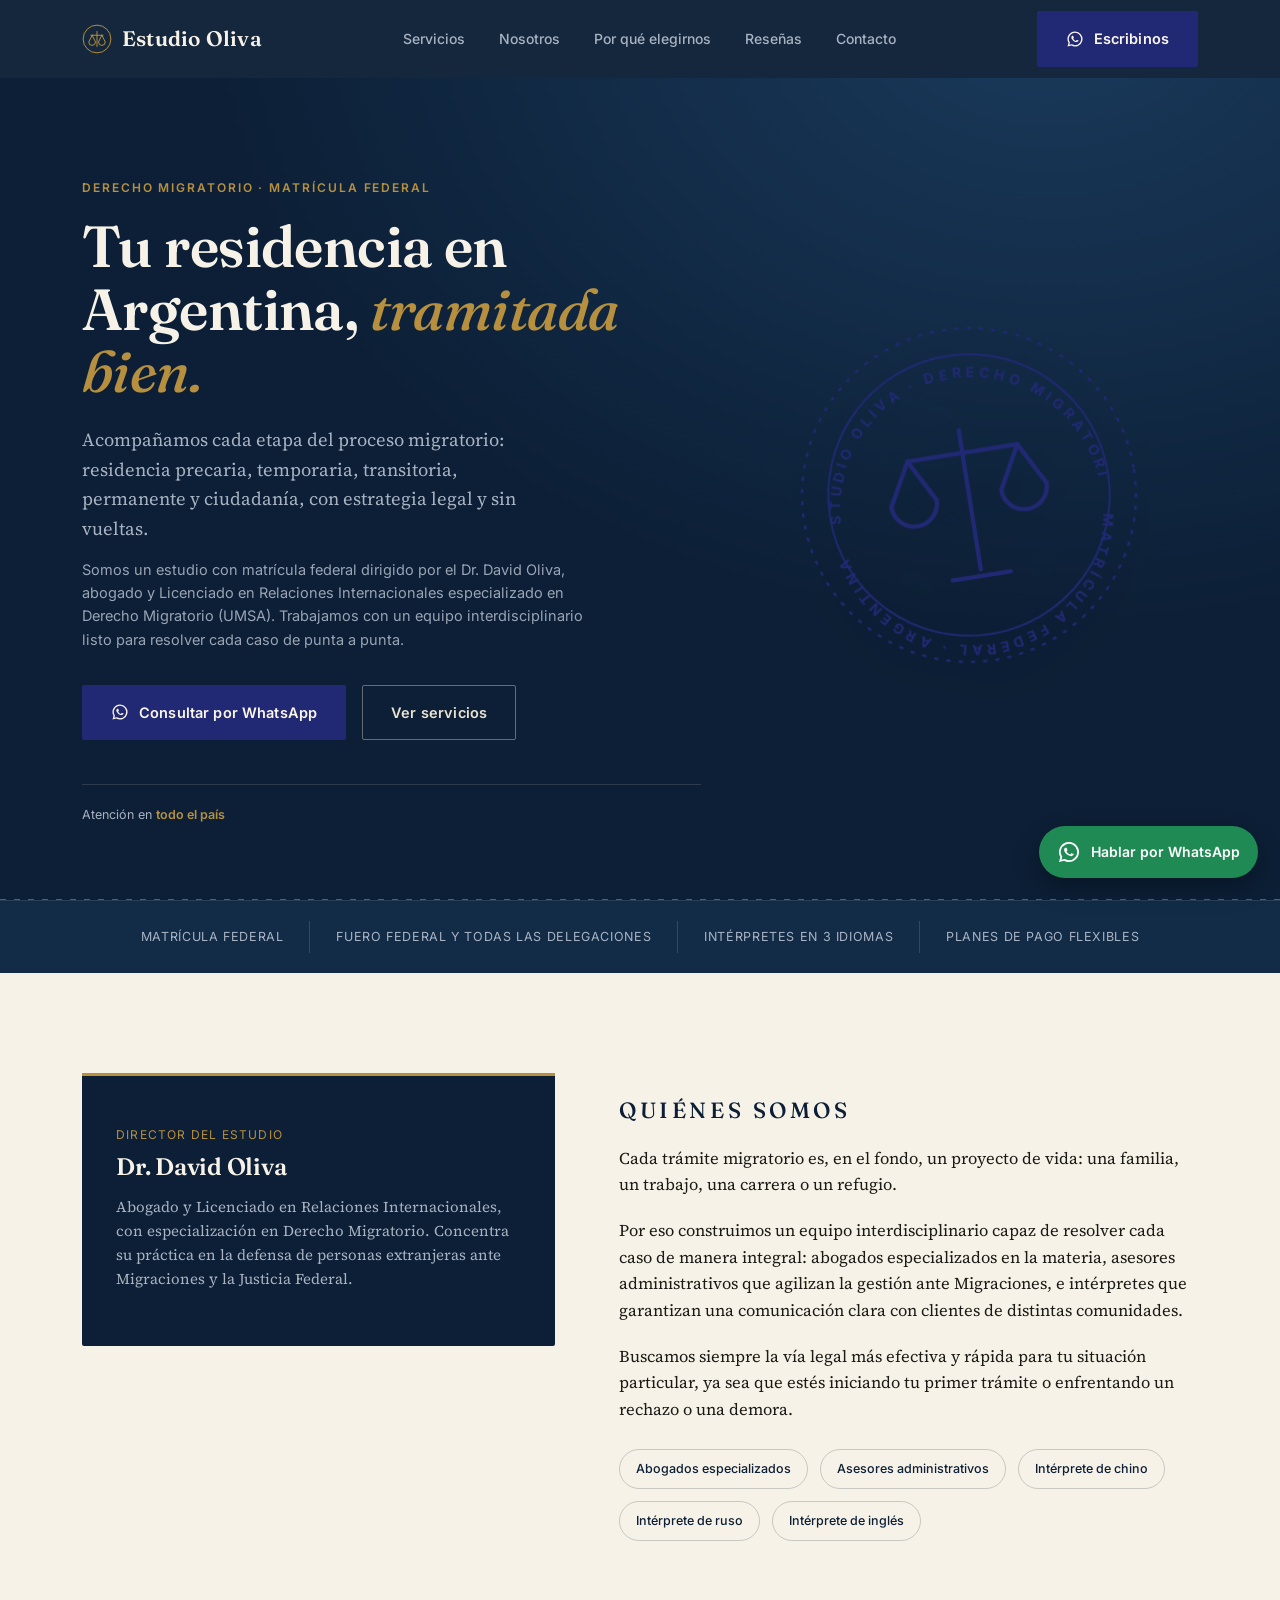
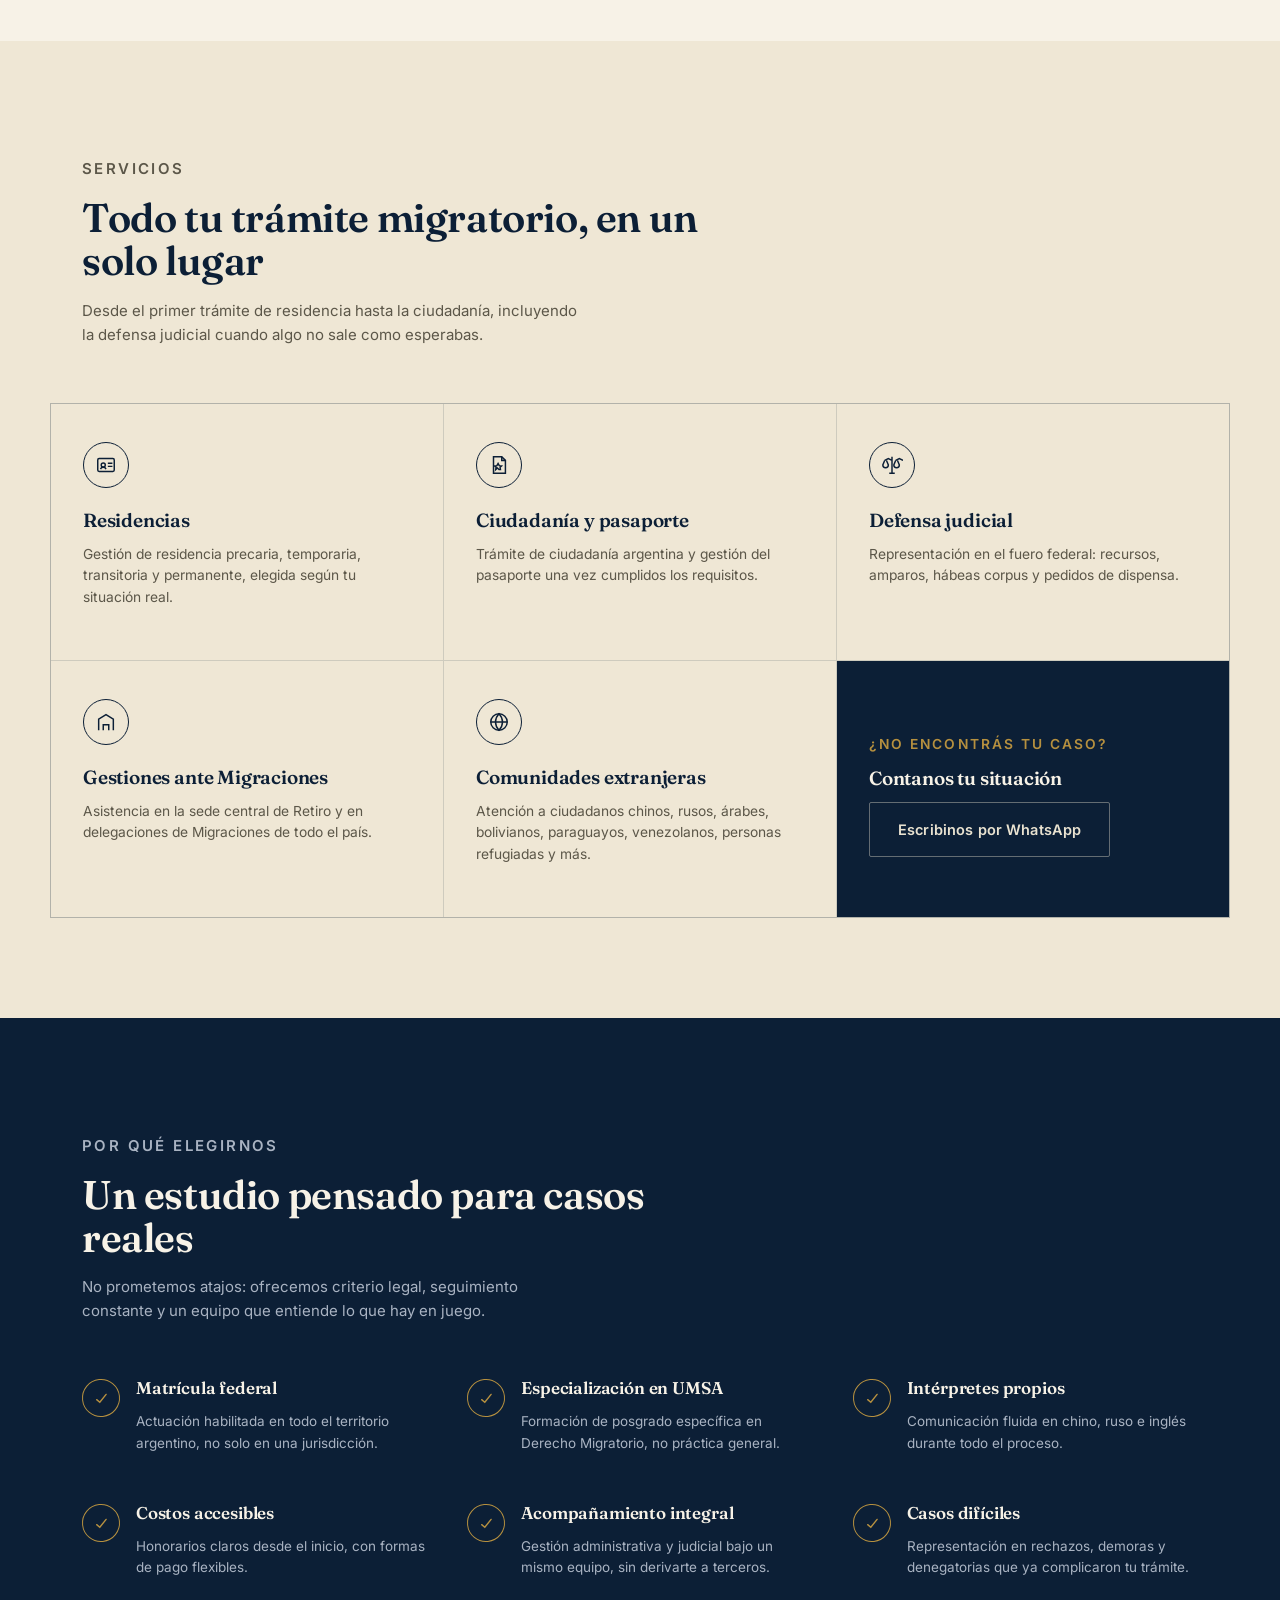
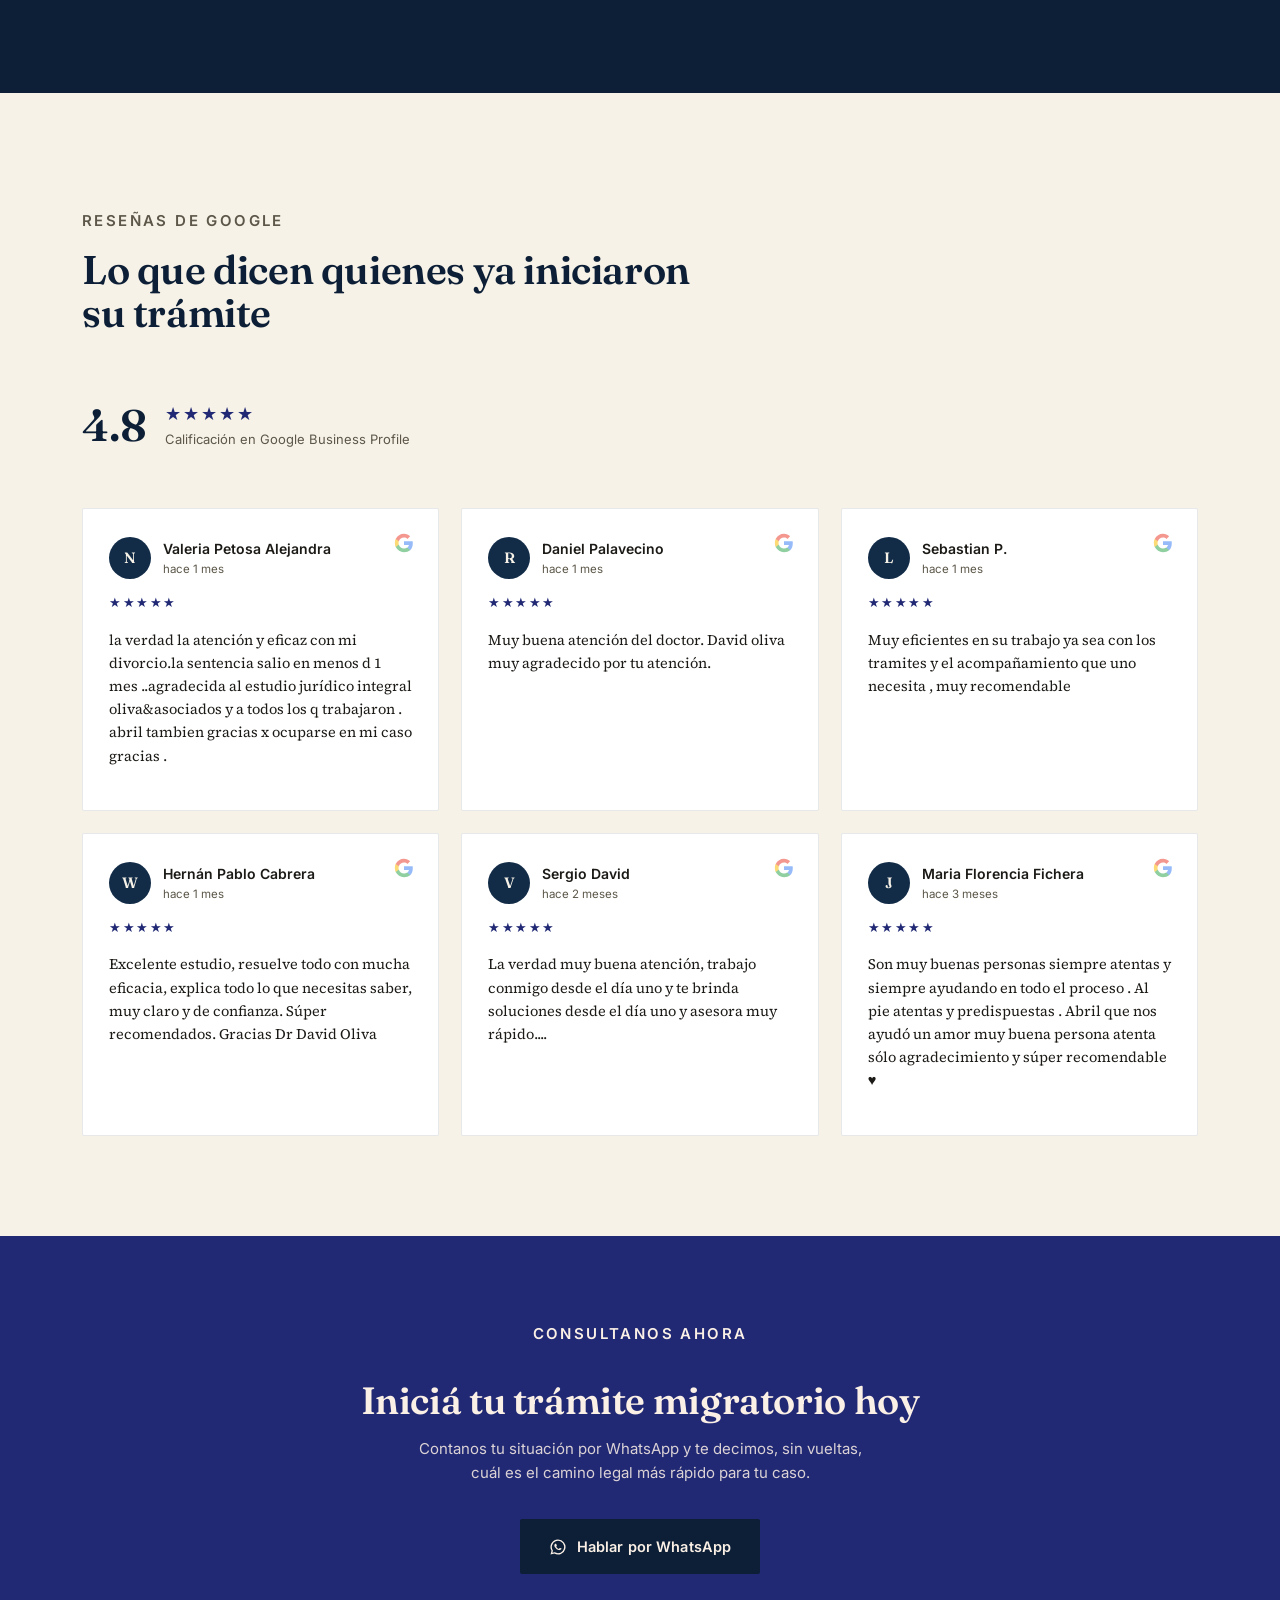
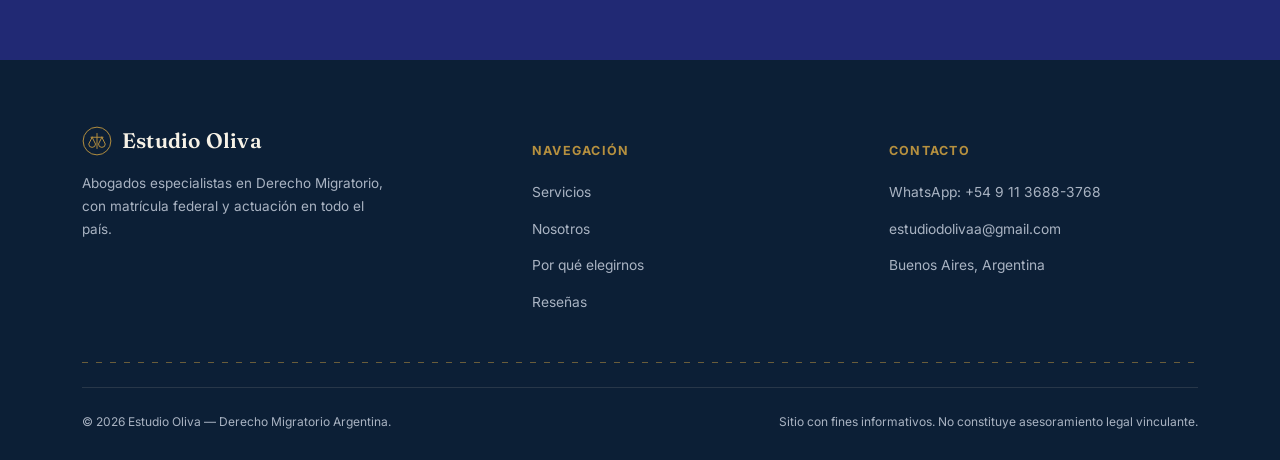
==== index.html @ 73d42377 "Add files via upload" ====
<!DOCTYPE html>
<html lang="es">
<head>
<link rel="icon" type="image/png" href="imagenes/estudio-Photoroom.png">
<meta charset="UTF-8">
<meta name="viewport" content="width=device-width, initial-scale=1.0">
<title>Estudio Oliva | Abogados en Derecho Migratorio</title>
<meta name="description" content="Estudio Oliva: abogados con matrícula federal especializados en Derecho Migratorio. Residencias, ciudadanía, pasaporte y defensa judicial en toda Argentina.">
<link rel="preconnect" href="https://fonts.googleapis.com">
<link rel="preconnect" href="https://fonts.gstatic.com" crossorigin>
<link href="https://fonts.googleapis.com/css2?family=Fraunces:ital,opsz,wght@0,9..144,300;0,9..144,500;0,9..144,600;0,9..144,700;1,9..144,500&family=Source+Serif+4:opsz,wght@8..60,400;8..60,500;8..60,600&family=Inter:wght@400;500;600;700&display=swap" rel="stylesheet">
<link rel="stylesheet" href="styles.css">
</head>
<body>


  <!-- Introduccion -->
<header class="nav">
    <div class="nav-inner">
    <a href="#inicio" class="brand">
      <svg class="brand-mark" viewBox="0 0 40 40" fill="none"><circle cx="20" cy="20" r="18.5" stroke="currentColor" stroke-width="1.3"/><path d="M20 10v20M12 15h16M13.5 15 9 24a4.5 4.5 0 0 0 9 0L13.5 15ZM26.5 15 22 24a4.5 4.5 0 0 0 9 0L26.5 15Z" stroke="currentColor" stroke-width="1.3" stroke-linecap="round" stroke-linejoin="round"/></svg>
      Estudio Oliva
    </a>
    <nav class="nav-links" id="navLinks">
      <a href="#servicios">Servicios</a>
      <a href="#nosotros">Nosotros</a>
      <a href="#porque">Por qué elegirnos</a>
      <a href="#resenas">Reseñas</a>
      <a href="#contacto">Contacto</a>
    </nav>
    <div class="nav-cta">
      <a class="btn btn-primary" href="https://wa.me/5491136883768?text=Hola%20Estudio%20Oliva%2C%20quiero%20hacer%20una%20consulta%20sobre%20mi%20tr%C3%A1mite%20migratorio." target="_blank" rel="noopener">
        <svg viewBox="0 0 24 24" fill="currentColor"><path d="M12 2a10 10 0 0 0-8.6 15.1L2 22l5.1-1.3A10 10 0 1 0 12 2Zm0 18.2a8.2 8.2 0 0 1-4.2-1.1l-.3-.2-3 .8.8-2.9-.2-.3A8.2 8.2 0 1 1 12 20.2Zm4.5-6.1c-.2-.1-1.5-.7-1.7-.8-.2-.1-.4-.1-.6.1-.2.2-.7.8-.8 1-.1.2-.3.2-.5.1-.2-.1-1-.4-1.9-1.2-.7-.6-1.2-1.4-1.3-1.6-.1-.2 0-.4.1-.5.1-.1.2-.3.4-.4.1-.1.2-.2.2-.4.1-.1 0-.3 0-.4 0-.1-.6-1.4-.8-1.9-.2-.5-.4-.4-.6-.4h-.5c-.2 0-.4.1-.6.3-.2.2-.8.8-.8 1.9s.8 2.2.9 2.3c.1.2 1.6 2.5 4 3.4.6.2 1 .4 1.3.5.6.2 1.1.1 1.5-.1.5-.2 1.5-.6 1.7-1.2.2-.6.2-1.1.1-1.2-.1-.1-.2-.2-.4-.3Z"/></svg>
        <span class="btn-primary-label">Escribinos</span>
      </a>
      <button class="nav-toggle" id="navToggle" aria-label="Abrir menú">
        <svg width="26" height="26" viewBox="0 0 24 24" fill="none" stroke="currentColor" stroke-width="1.8"><path d="M3 6h18M3 12h18M3 18h18"/></svg>
      </button>
    </div>
  </div>
</header>

<section class="hero" id="inicio">
  <div class="wrap hero-grid">
    <div>
      <p class="eyebrow on-navy reveal">Derecho migratorio · Matrícula federal</p>
      <h1 class="reveal">Tu residencia en Argentina, <em>tramitada bien.</em></h1>
      <p class="lead reveal">Acompañamos cada etapa del proceso migratorio: residencia precaria, temporaria, transitoria, permanente y ciudadanía, con estrategia legal y sin vueltas.</p>
      <p class="sub reveal">Somos un estudio con matrícula federal dirigido por el Dr. David Oliva, abogado y Licenciado en Relaciones Internacionales especializado en Derecho Migratorio (UMSA). Trabajamos con un equipo interdisciplinario listo para resolver cada caso de punta a punta.</p>
      <div class="hero-actions reveal">
        <a class="btn btn-primary" href="https://wa.me/5491136883768?text=Hola%20Estudio%20Oliva%2C%20quiero%20hacer%20una%20consulta%20sobre%20mi%20tr%C3%A1mite%20migratorio." target="_blank" rel="noopener">
          <svg viewBox="0 0 24 24" fill="currentColor"><path d="M12 2a10 10 0 0 0-8.6 15.1L2 22l5.1-1.3A10 10 0 1 0 12 2Zm0 18.2a8.2 8.2 0 0 1-4.2-1.1l-.3-.2-3 .8.8-2.9-.2-.3A8.2 8.2 0 1 1 12 20.2Zm4.5-6.1c-.2-.1-1.5-.7-1.7-.8-.2-.1-.4-.1-.6.1-.2.2-.7.8-.8 1-.1.2-.3.2-.5.1-.2-.1-1-.4-1.9-1.2-.7-.6-1.2-1.4-1.3-1.6-.1-.2 0-.4.1-.5.1-.1.2-.3.4-.4.1-.1.2-.2.2-.4.1-.1 0-.3 0-.4 0-.1-.6-1.4-.8-1.9-.2-.5-.4-.4-.6-.4h-.5c-.2 0-.4.1-.6.3-.2.2-.8.8-.8 1.9s.8 2.2.9 2.3c.1.2 1.6 2.5 4 3.4.6.2 1 .4 1.3.5.6.2 1.1.1 1.5-.1.5-.2 1.5-.6 1.7-1.2.2-.6.2-1.1.1-1.2-.1-.1-.2-.2-.4-.3Z"/></svg>
          Consultar por WhatsApp
        </a>
        <a class="btn btn-ghost-light" href="#servicios">Ver servicios</a>
      </div>
      <div class="hero-langs reveal">
        <span>Atención en <b>todo el país</b></span>
      </div>
    </div>
    <div class="stamp-wrap reveal">
    <svg class="stamp" viewBox="0 0 220 220">
        <circle class="ring" cx="110" cy="110" r="102" stroke-width="1.4" stroke-dasharray="2.5 5"/>
        <circle class="ring" cx="110" cy="110" r="86" stroke-width="1.1"/>
        <path id="arcTop" d="M 30 118 A 80 80 0 0 1 190 118" fill="none"/>
        <text><textPath href="#arcTop" startOffset="50%" text-anchor="middle">Estudio Oliva · Derecho Migratorio</textPath></text>
        <path id="arcBottom" d="M 190 122 A 80 80 0 0 1 30 122" fill="none"/>
        <text><textPath href="#arcBottom" startOffset="50%" text-anchor="middle">Matrícula Federal · Argentina</textPath></text>
        <g class="scales" fill="none" stroke-width="2.6" stroke-linecap="round" stroke-linejoin="round" transform="translate(0,4)">
        <line x1="110" y1="66" x2="110" y2="152"/>
        <line x1="76" y1="80" x2="144" y2="80"/>
        <line x1="76" y1="80" x2="62" y2="106"/>
        <line x1="76" y1="80" x2="90" y2="106"/>
        <path d="M62 106a14 14 0 0 0 28 0"/>
        <line x1="144" y1="80" x2="130" y2="106"/>
        <line x1="144" y1="80" x2="158" y2="106"/>
        <path d="M130 106a14 14 0 0 0 28 0"/>
        <line x1="92" y1="156" x2="128" y2="156"/>
        </g>
    </svg>
    </div>
</div>
<div class="perforation"></div>
</section>

<div class="trustbar">
<div class="wrap">
    <span>Matrícula federal</span>
    <span>Fuero federal y todas las delegaciones</span>
    <span>Intérpretes en 3 idiomas</span>
    <span>Planes de pago flexibles</span>
        </div>
</div>

<section class="about" id="nosotros">
  <div class="wrap about-grid">
    <div class="about-card reveal">
      <p class="role">Director del estudio</p>
      <h3>Dr. David Oliva</h3>
      <p>Abogado y Licenciado en Relaciones Internacionales, con especialización en Derecho Migratorio. Concentra su práctica en la defensa de personas extranjeras ante Migraciones y la Justicia Federal.</p>
    </div>
    <div class="about-copy reveal">
      <p class="eyebrow">Quiénes somos</p>
      <p>Cada trámite migratorio es, en el fondo, un proyecto de vida: una familia, un trabajo, una carrera o un refugio.</p>
      <p>Por eso construimos un equipo interdisciplinario capaz de resolver cada caso de manera integral: abogados especializados en la materia, asesores administrativos que agilizan la gestión ante Migraciones, e intérpretes que garantizan una comunicación clara con clientes de distintas comunidades.</p>
      <p>Buscamos siempre la vía legal más efectiva y rápida para tu situación particular, ya sea que estés iniciando tu primer trámite o enfrentando un rechazo o una demora.</p>
      <div class="team-strip">
        <span class="team-pill">Abogados especializados</span>
        <span class="team-pill">Asesores administrativos</span>
        <span class="team-pill">Intérprete de chino</span>
        <span class="team-pill">Intérprete de ruso</span>
        <span class="team-pill">Intérprete de inglés</span>
      </div>
    </div>
  </div>
</section>

<section class="services" id="servicios">
  <div class="wrap">
    <div class="section-head reveal">
      <p class="eyebrow">Servicios</p>
      <h2>Todo tu trámite migratorio, en un solo lugar</h2>
      <p>Desde el primer trámite de residencia hasta la ciudadanía, incluyendo la defensa judicial cuando algo no sale como esperabas.</p>
    </div>
  </div>
  <div class="wrap" style="padding:0;">
    <div class="services-grid">
      <div class="service-card reveal">
        <div class="service-icon"><svg viewBox="0 0 24 24" fill="none" stroke="currentColor" stroke-width="1.6"><rect x="3" y="5" width="18" height="14" rx="1.5"/><circle cx="9" cy="12" r="2.2"/><path d="M6 16.5c.6-1.6 2-2 3-2s2.4.4 3 2M14 10h5M14 13.5h5"/></svg></div>
        <h3>Residencias</h3>
        <p>Gestión de residencia precaria, temporaria, transitoria y permanente, elegida según tu situación real.</p>
      </div>
      <div class="service-card reveal">
        <div class="service-icon"><svg viewBox="0 0 24 24" fill="none" stroke="currentColor" stroke-width="1.6"><path d="M6 3h9l4 4v14H6z"/><path d="M15 3v4h4"/><path d="M12 17l-1.8-1.8-1.8 1.8.4-2.5L7.2 13l2.5-.3L11 10.4l1.3 2.3 2.5.3-1.6 1.5.4 2.5Z"/></svg></div>
        <h3>Ciudadanía y pasaporte</h3>
        <p>Trámite de ciudadanía argentina y gestión del pasaporte una vez cumplidos los requisitos.</p>
      </div>
      <div class="service-card reveal">
        <div class="service-icon"><svg viewBox="0 0 24 24" fill="none" stroke="currentColor" stroke-width="1.6"><path d="M12 3v18M4 7l4-2 4 2M4 7l-2 5a3 3 0 0 0 6 0L6 7M16 7l4-2 4 2M16 7l-2 5a3 3 0 0 0 6 0l-2-5M9 21h6"/></svg></div>
        <h3>Defensa judicial</h3>
        <p>Representación en el fuero federal: recursos, amparos, hábeas corpus y pedidos de dispensa.</p>
      </div>
      <div class="service-card reveal">
        <div class="service-icon"><svg viewBox="0 0 24 24" fill="none" stroke="currentColor" stroke-width="1.6"><path d="M4 21V9l8-5 8 5v12"/><path d="M9 21v-6h6v6M9 12h.01M15 12h.01M12 12h.01M9 9h.01M15 9h.01M12 9h.01"/></svg></div>
        <h3>Gestiones ante Migraciones</h3>
        <p>Asistencia en la sede central de Retiro y en delegaciones de Migraciones de todo el país.</p>
      </div>
      <div class="service-card reveal">
        <div class="service-icon"><svg viewBox="0 0 24 24" fill="none" stroke="currentColor" stroke-width="1.6"><circle cx="12" cy="12" r="9"/><path d="M3 12h18M12 3c2.5 2.6 3.8 5.7 3.8 9s-1.3 6.4-3.8 9c-2.5-2.6-3.8-5.7-3.8-9S9.5 5.6 12 3Z"/></svg></div>
        <h3>Comunidades extranjeras</h3>
        <p>Atención a ciudadanos chinos, rusos, árabes, bolivianos, paraguayos, venezolanos, personas refugiadas y más.</p>
      </div>
      <div class="service-card reveal" style="display:flex;flex-direction:column;justify-content:center;background:var(--navy-900);">
        <p class="eyebrow on-navy" style="margin-bottom:12px;">¿No encontrás tu caso?</p>
        <h3 style="color:var(--paper);margin-bottom:14px;">Contanos tu situación</h3>
        <a class="btn btn-ghost-light" style="align-self:flex-start;" href="https://wa.me/5491136883768" target="_blank" rel="noopener">Escribinos por WhatsApp</a>
      </div>
    </div>
  </div>
</section>

<section class="why" id="porque">
  <div class="wrap">
    <div class="section-head reveal">
      <p class="eyebrow on-navy">Por qué elegirnos</p>
      <h2>Un estudio pensado para casos reales</h2>
      <p>No prometemos atajos: ofrecemos criterio legal, seguimiento constante y un equipo que entiende lo que hay en juego.</p>
    </div>
    <div class="why-grid">
      <div class="why-item reveal">
        <div class="why-badge"><svg viewBox="0 0 24 24" fill="none" stroke="currentColor" stroke-width="2" stroke-linecap="round"><path d="M5 13l4 4 10-10"/></svg></div>
        <div><h3>Matrícula federal</h3><p>Actuación habilitada en todo el territorio argentino, no solo en una jurisdicción.</p></div>
      </div>
      <div class="why-item reveal">
        <div class="why-badge"><svg viewBox="0 0 24 24" fill="none" stroke="currentColor" stroke-width="2" stroke-linecap="round"><path d="M5 13l4 4 10-10"/></svg></div>
        <div><h3>Especialización en UMSA</h3><p>Formación de posgrado específica en Derecho Migratorio, no práctica general.</p></div>
      </div>
      <div class="why-item reveal">
        <div class="why-badge"><svg viewBox="0 0 24 24" fill="none" stroke="currentColor" stroke-width="2" stroke-linecap="round"><path d="M5 13l4 4 10-10"/></svg></div>
        <div><h3>Intérpretes propios</h3><p>Comunicación fluida en chino, ruso e inglés durante todo el proceso.</p></div>
      </div>
      <div class="why-item reveal">
        <div class="why-badge"><svg viewBox="0 0 24 24" fill="none" stroke="currentColor" stroke-width="2" stroke-linecap="round"><path d="M5 13l4 4 10-10"/></svg></div>
        <div><h3>Costos accesibles</h3><p>Honorarios claros desde el inicio, con formas de pago flexibles.</p></div>
      </div>
      <div class="why-item reveal">
        <div class="why-badge"><svg viewBox="0 0 24 24" fill="none" stroke="currentColor" stroke-width="2" stroke-linecap="round"><path d="M5 13l4 4 10-10"/></svg></div>
        <div><h3>Acompañamiento integral</h3><p>Gestión administrativa y judicial bajo un mismo equipo, sin derivarte a terceros.</p></div>
      </div>
      <div class="why-item reveal">
        <div class="why-badge"><svg viewBox="0 0 24 24" fill="none" stroke="currentColor" stroke-width="2" stroke-linecap="round"><path d="M5 13l4 4 10-10"/></svg></div>
        <div><h3>Casos difíciles</h3><p>Representación en rechazos, demoras y denegatorias que ya complicaron tu trámite.</p></div>
      </div>
    </div>
  </div>
</section>

<section class="reviews" id="resenas">
  <div class="wrap">
    <div class="section-head reveal">
      <p class="eyebrow">Reseñas de Google</p>
      <h2>Lo que dicen quienes ya iniciaron su trámite</h2>
    </div>
    <div class="rating-summary reveal">
      <span class="rating-num">4.8</span>
      <div>
        <div class="rating-stars">★★★★★</div>
        <div class="rating-meta">Calificación en Google Business Profile</div>
      </div>
    </div>
    
    <!--  RESEÑAS -->
    
    <div class="reviews-grid">
      <div class="review-card reveal">
        <svg class="google-badge" viewBox="0 0 48 48"><path fill="#4285F4" d="M45.1 24.5c0-1.6-.1-3.1-.4-4.6H24v9.1h11.9c-.5 2.8-2.1 5.1-4.4 6.7v5.6h7.2c4.2-3.9 6.4-9.6 6.4-16.8Z"/><path fill="#34A853" d="M24 46c6 0 11-2 14.7-5.4l-7.2-5.6c-2 1.3-4.6 2.1-7.5 2.1-5.8 0-10.6-3.9-12.4-9.1H4.2v5.8C7.9 41.1 15.3 46 24 46Z"/><path fill="#FBBC05" d="M11.6 27.9c-.5-1.3-.7-2.7-.7-4.1s.3-2.8.7-4.1v-5.8H4.2A22 22 0 0 0 2 23.8c0 3.6.9 7 2.4 9.9l7.2-5.8Z"/><path fill="#EA4335" d="M24 10.9c3.2 0 6.1 1.1 8.4 3.3l6.3-6.3C34.9 4.3 30 2 24 2 15.3 2 7.9 6.9 4.2 14.1l7.4 5.8c1.8-5.2 6.6-9 12.4-9Z"/></svg>
        <div class="review-top"><div class="avatar">N</div><div><div class="review-name">Valeria Petosa Alejandra</div><div class="review-time">hace 1 mes</div></div></div>
        <div class="review-stars">★★★★★</div>
        <p class="body">la verdad  la atención y eficaz con mi divorcio.la sentencia salio en menos d 1 mes ..agradecida al estudio jurídico integral oliva&asociados  y a todos los q trabajaron . abril tambien  gracias x  ocuparse en mi caso gracias .</p>
      </div>
      <div class="review-card reveal">
        <svg class="google-badge" viewBox="0 0 48 48"><path fill="#4285F4" d="M45.1 24.5c0-1.6-.1-3.1-.4-4.6H24v9.1h11.9c-.5 2.8-2.1 5.1-4.4 6.7v5.6h7.2c4.2-3.9 6.4-9.6 6.4-16.8Z"/><path fill="#34A853" d="M24 46c6 0 11-2 14.7-5.4l-7.2-5.6c-2 1.3-4.6 2.1-7.5 2.1-5.8 0-10.6-3.9-12.4-9.1H4.2v5.8C7.9 41.1 15.3 46 24 46Z"/><path fill="#FBBC05" d="M11.6 27.9c-.5-1.3-.7-2.7-.7-4.1s.3-2.8.7-4.1v-5.8H4.2A22 22 0 0 0 2 23.8c0 3.6.9 7 2.4 9.9l7.2-5.8Z"/><path fill="#EA4335" d="M24 10.9c3.2 0 6.1 1.1 8.4 3.3l6.3-6.3C34.9 4.3 30 2 24 2 15.3 2 7.9 6.9 4.2 14.1l7.4 5.8c1.8-5.2 6.6-9 12.4-9Z"/></svg>
        <div class="review-top"><div class="avatar">R</div><div><div class="review-name">Daniel Palavecino</div><div class="review-time">hace 1 mes</div></div></div>
        <div class="review-stars">★★★★★</div>
        <p class="body">Muy buena atención del doctor. David oliva muy agradecido por tu atención.</p>
      </div>
      <div class="review-card reveal">
        <svg class="google-badge" viewBox="0 0 48 48"><path fill="#4285F4" d="M45.1 24.5c0-1.6-.1-3.1-.4-4.6H24v9.1h11.9c-.5 2.8-2.1 5.1-4.4 6.7v5.6h7.2c4.2-3.9 6.4-9.6 6.4-16.8Z"/><path fill="#34A853" d="M24 46c6 0 11-2 14.7-5.4l-7.2-5.6c-2 1.3-4.6 2.1-7.5 2.1-5.8 0-10.6-3.9-12.4-9.1H4.2v5.8C7.9 41.1 15.3 46 24 46Z"/><path fill="#FBBC05" d="M11.6 27.9c-.5-1.3-.7-2.7-.7-4.1s.3-2.8.7-4.1v-5.8H4.2A22 22 0 0 0 2 23.8c0 3.6.9 7 2.4 9.9l7.2-5.8Z"/><path fill="#EA4335" d="M24 10.9c3.2 0 6.1 1.1 8.4 3.3l6.3-6.3C34.9 4.3 30 2 24 2 15.3 2 7.9 6.9 4.2 14.1l7.4 5.8c1.8-5.2 6.6-9 12.4-9Z"/></svg>
        <div class="review-top"><div class="avatar">L</div><div><div class="review-name">Sebastian P.</div><div class="review-time">hace 1 mes</div></div></div>
        <div class="review-stars">★★★★★</div>
        <p class="body">Muy eficientes en su trabajo ya sea con los tramites y el acompañamiento que uno necesita , muy recomendable</p>
      </div>
      <div class="review-card reveal">
        <svg class="google-badge" viewBox="0 0 48 48"><path fill="#4285F4" d="M45.1 24.5c0-1.6-.1-3.1-.4-4.6H24v9.1h11.9c-.5 2.8-2.1 5.1-4.4 6.7v5.6h7.2c4.2-3.9 6.4-9.6 6.4-16.8Z"/><path fill="#34A853" d="M24 46c6 0 11-2 14.7-5.4l-7.2-5.6c-2 1.3-4.6 2.1-7.5 2.1-5.8 0-10.6-3.9-12.4-9.1H4.2v5.8C7.9 41.1 15.3 46 24 46Z"/><path fill="#FBBC05" d="M11.6 27.9c-.5-1.3-.7-2.7-.7-4.1s.3-2.8.7-4.1v-5.8H4.2A22 22 0 0 0 2 23.8c0 3.6.9 7 2.4 9.9l7.2-5.8Z"/><path fill="#EA4335" d="M24 10.9c3.2 0 6.1 1.1 8.4 3.3l6.3-6.3C34.9 4.3 30 2 24 2 15.3 2 7.9 6.9 4.2 14.1l7.4 5.8c1.8-5.2 6.6-9 12.4-9Z"/></svg>
        <div class="review-top"><div class="avatar">W</div><div><div class="review-name">Hernán Pablo Cabrera</div><div class="review-time">hace 1 mes</div></div></div>
        <div class="review-stars">★★★★★</div>
        <p class="body">Excelente estudio, resuelve todo con mucha eficacia, explica todo lo que necesitas saber, muy claro y de confianza. Súper recomendados. Gracias Dr David Oliva</p>
      </div>
      <div class="review-card reveal">
        <svg class="google-badge" viewBox="0 0 48 48"><path fill="#4285F4" d="M45.1 24.5c0-1.6-.1-3.1-.4-4.6H24v9.1h11.9c-.5 2.8-2.1 5.1-4.4 6.7v5.6h7.2c4.2-3.9 6.4-9.6 6.4-16.8Z"/><path fill="#34A853" d="M24 46c6 0 11-2 14.7-5.4l-7.2-5.6c-2 1.3-4.6 2.1-7.5 2.1-5.8 0-10.6-3.9-12.4-9.1H4.2v5.8C7.9 41.1 15.3 46 24 46Z"/><path fill="#FBBC05" d="M11.6 27.9c-.5-1.3-.7-2.7-.7-4.1s.3-2.8.7-4.1v-5.8H4.2A22 22 0 0 0 2 23.8c0 3.6.9 7 2.4 9.9l7.2-5.8Z"/><path fill="#EA4335" d="M24 10.9c3.2 0 6.1 1.1 8.4 3.3l6.3-6.3C34.9 4.3 30 2 24 2 15.3 2 7.9 6.9 4.2 14.1l7.4 5.8c1.8-5.2 6.6-9 12.4-9Z"/></svg>
        <div class="review-top"><div class="avatar">V</div><div><div class="review-name">Sergio David</div><div class="review-time">hace 2 meses</div></div></div>
        <div class="review-stars">★★★★★</div>
        <p class="body">La verdad muy buena atención, trabajo conmigo desde el día uno y te brinda soluciones desde el día uno y asesora muy rápido....</p>
      </div>
      <div class="review-card reveal">
        <svg class="google-badge" viewBox="0 0 48 48"><path fill="#4285F4" d="M45.1 24.5c0-1.6-.1-3.1-.4-4.6H24v9.1h11.9c-.5 2.8-2.1 5.1-4.4 6.7v5.6h7.2c4.2-3.9 6.4-9.6 6.4-16.8Z"/><path fill="#34A853" d="M24 46c6 0 11-2 14.7-5.4l-7.2-5.6c-2 1.3-4.6 2.1-7.5 2.1-5.8 0-10.6-3.9-12.4-9.1H4.2v5.8C7.9 41.1 15.3 46 24 46Z"/><path fill="#FBBC05" d="M11.6 27.9c-.5-1.3-.7-2.7-.7-4.1s.3-2.8.7-4.1v-5.8H4.2A22 22 0 0 0 2 23.8c0 3.6.9 7 2.4 9.9l7.2-5.8Z"/><path fill="#EA4335" d="M24 10.9c3.2 0 6.1 1.1 8.4 3.3l6.3-6.3C34.9 4.3 30 2 24 2 15.3 2 7.9 6.9 4.2 14.1l7.4 5.8c1.8-5.2 6.6-9 12.4-9Z"/></svg>
        <div class="review-top"><div class="avatar">J</div><div><div class="review-name">Maria Florencia Fichera</div><div class="review-time">hace 3 meses</div></div></div>
        <div class="review-stars">★★★★★</div>
        <p class="body">Son muy buenas personas siempre atentas y siempre ayudando en todo el proceso . Al pie atentas y predispuestas . Abril que nos ayudó un amor muy buena persona atenta sólo agradecimiento y súper recomendable ♥️</p>
      </div>
    </div>
  </div>
</section>

<!-- PARTE FINAL -->
<section class="cta">
  <div class="wrap">
    <p class="eyebrow" style="color:#fbf0e6;">Consultanos ahora</p>
    <h2>Iniciá tu trámite migratorio hoy</h2>
    <p>Contanos tu situación por WhatsApp y te decimos, sin vueltas, cuál es el camino legal más rápido para tu caso.</p>
    <a class="btn" style="background:var(--navy-900);color:#fbf0e6;" href="https://wa.me/5491136883768?text=Hola%20Estudio%20Oliva%2C%20quiero%20hacer%20una%20consulta%20sobre%20mi%20tr%C3%A1mite%20migratorio." target="_blank" rel="noopener">
      <svg viewBox="0 0 24 24" fill="currentColor"><path d="M12 2a10 10 0 0 0-8.6 15.1L2 22l5.1-1.3A10 10 0 1 0 12 2Zm0 18.2a8.2 8.2 0 0 1-4.2-1.1l-.3-.2-3 .8.8-2.9-.2-.3A8.2 8.2 0 1 1 12 20.2Zm4.5-6.1c-.2-.1-1.5-.7-1.7-.8-.2-.1-.4-.1-.6.1-.2.2-.7.8-.8 1-.1.2-.3.2-.5.1-.2-.1-1-.4-1.9-1.2-.7-.6-1.2-1.4-1.3-1.6-.1-.2 0-.4.1-.5.1-.1.2-.3.4-.4.1-.1.2-.2.2-.4.1-.1 0-.3 0-.4 0-.1-.6-1.4-.8-1.9-.2-.5-.4-.4-.6-.4h-.5c-.2 0-.4.1-.6.3-.2.2-.8.8-.8 1.9s.8 2.2.9 2.3c.1.2 1.6 2.5 4 3.4.6.2 1 .4 1.3.5.6.2 1.1.1 1.5-.1.5-.2 1.5-.6 1.7-1.2.2-.6.2-1.1.1-1.2-.1-.1-.2-.2-.4-.3Z"/></svg>
      Hablar por WhatsApp
    </a>
  </div>
</section>

<footer id="contacto">
  <div class="wrap">
    <div class="footer-grid">
      <div class="footer-brand">
        <a href="#inicio" class="brand">
          <svg class="brand-mark" viewBox="0 0 40 40" fill="none"><circle cx="20" cy="20" r="18.5" stroke="currentColor" stroke-width="1.3"/><path d="M20 10v20M12 15h16M13.5 15 9 24a4.5 4.5 0 0 0 9 0L13.5 15ZM26.5 15 22 24a4.5 4.5 0 0 0 9 0L26.5 15Z" stroke="currentColor" stroke-width="1.3" stroke-linecap="round" stroke-linejoin="round"/></svg>
          Estudio Oliva
        </a>
        <p>Abogados especialistas en Derecho Migratorio, con matrícula federal y actuación en todo el país.</p>
      </div>
      <div>
        <h4>Navegación</h4>
        <ul>
          <li><a href="#servicios">Servicios</a></li>
          <li><a href="#nosotros">Nosotros</a></li>
          <li><a href="#porque">Por qué elegirnos</a></li>
          <li><a href="#resenas">Reseñas</a></li>
        </ul>
      </div>
      <div>
        <h4>Contacto</h4>
        <ul>
          <li><a href="https://wa.me/5491136883768" target="_blank" rel="noopener">WhatsApp: +54 9 11 3688-3768</a></li>
          <li><a href="mailto:estudiodolivaa@gmail.com">estudiodolivaa@gmail.com</a></li>
          <li><a href="#">Buenos Aires, Argentina</a></li>
        </ul>
      </div>
    </div>
    <div class="perforation" style="margin-bottom:24px;"></div>
    <div class="footer-bottom">
      <span>© 2026 Estudio Oliva — Derecho Migratorio Argentina.</span>
      <span>Sitio con fines informativos. No constituye asesoramiento legal vinculante.</span>
    </div>
  </div>
</footer>

<a class="wa-float" href="https://wa.me/5491136883768?text=Hola%20Estudio%20Oliva%2C%20quiero%20hacer%20una%20consulta%20sobre%20mi%20tr%C3%A1mite%20migratorio." target="_blank" rel="noopener">
  <svg viewBox="0 0 24 24" fill="currentColor"><path d="M12 2a10 10 0 0 0-8.6 15.1L2 22l5.1-1.3A10 10 0 1 0 12 2Zm0 18.2a8.2 8.2 0 0 1-4.2-1.1l-.3-.2-3 .8.8-2.9-.2-.3A8.2 8.2 0 1 1 12 20.2Zm4.5-6.1c-.2-.1-1.5-.7-1.7-.8-.2-.1-.4-.1-.6.1-.2.2-.7.8-.8 1-.1.2-.3.2-.5.1-.2-.1-1-.4-1.9-1.2-.7-.6-1.2-1.4-1.3-1.6-.1-.2 0-.4.1-.5.1-.1.2-.3.4-.4.1-.1.2-.2.2-.4.1-.1 0-.3 0-.4 0-.1-.6-1.4-.8-1.9-.2-.5-.4-.4-.6-.4h-.5c-.2 0-.4.1-.6.3-.2.2-.8.8-.8 1.9s.8 2.2.9 2.3c.1.2 1.6 2.5 4 3.4.6.2 1 .4 1.3.5.6.2 1.1.1 1.5-.1.5-.2 1.5-.6 1.7-1.2.2-.6.2-1.1.1-1.2-.1-.1-.2-.2-.4-.3Z"/></svg>
  <span>Hablar por WhatsApp</span>
</a>

<script src="script.js"></script>
</body>
</html>
---- styles.css ----
:root{
    --navy-900:#0c1f36;
    --navy-800:#122c48;
    --navy-700:#1c3e60;
    --paper:#f7f2e7;
    --paper-dim:#efe7d5;
    --ink-red:#212974;
    --ink-red-dark:#7d2f22;
    --gold:#b6903f;
    --text-dark:#1c1a16;
    --text-muted:#5c5749;
    --text-on-navy:#e9e2d0;
    --text-on-navy-muted:#a9b3c2;
    --radius:2px;
    --max-w:1180px;
    --ease:cubic-bezier(.22,.61,.36,1);
  }

  *{box-sizing:border-box;}
  html{scroll-behavior:smooth;}
  body{
    margin:0;
    background:var(--paper);
    color:var(--text-dark);
    font-family:'Source Serif 4', Georgia, serif;
    font-size:16px;
    line-height:1.6;
    -webkit-font-smoothing:antialiased;
  }
  h1,h2,h3,.display{
    font-family:'Fraunces', serif;
    font-weight:600;
    line-height:1.08;
    margin:0;
    letter-spacing:-0.01em;
    color:var(--navy-900);
  }
  a{color:inherit;text-decoration:none;}
  img,svg{display:block;max-width:100%;}
  .wrap{max-width:var(--max-w);margin:0 auto;padding:0 32px;}
  .eyebrow{
    font-family:'Inter',sans-serif;
    font-size:12px;
    font-weight:600;
    letter-spacing:.16em;
    text-transform:uppercase;
    color:var(--ink-red);
  }
  .eyebrow.on-navy{color:var(--gold);}
  .btn{
    display:inline-flex;
    align-items:center;
    gap:10px;
    font-family:'Inter',sans-serif;
    font-weight:600;
    font-size:14.5px;
    letter-spacing:.01em;
    padding:15px 28px;
    border-radius:var(--radius);
    border:1px solid transparent;
    cursor:pointer;
    transition:transform .35s var(--ease), background .3s var(--ease), border-color .3s var(--ease), color .3s var(--ease);
  }
  .btn-primary{background:var(--ink-red);color:#fbf6ea;}
  .btn-primary:hover{background:var(--ink-red-dark);transform:translateY(-2px);}
  .btn-ghost-light{border-color:rgba(233,226,208,.4);color:var(--text-on-navy);}
  .btn-ghost-light:hover{border-color:var(--gold);color:var(--gold);transform:translateY(-2px);}
  .btn-ghost-dark{border-color:rgba(12,31,54,.25);color:var(--navy-900);}
  .btn-ghost-dark:hover{border-color:var(--navy-900);transform:translateY(-2px);}
  .btn svg{width:18px;height:18px;flex:none;}

  /* ---------- reveal on scroll ---------- */
  .reveal{opacity:0;transform:translateY(22px);transition:opacity .8s var(--ease), transform .8s var(--ease);}
  .reveal.in-view{opacity:1;transform:translateY(0);}
  @media (prefers-reduced-motion:reduce){
    .reveal{opacity:1;transform:none;transition:none;}
    html{scroll-behavior:auto;}
  }

  /* ---------- perforated divider (passport-page motif) ---------- */
  .perforation{
    height:1px;
    width:100%;
    background-image:repeating-linear-gradient(90deg, rgba(182,144,63,.55) 0 6px, transparent 6px 14px);
  }

  /* ---------- NAV ---------- */
  header.nav{
    position:sticky;top:0;z-index:60;
    background:rgba(12,31,54,.96);
    backdrop-filter:blur(6px);
  }
  .nav-inner{
    max-width:var(--max-w);margin:0 auto;padding:0 32px;
    display:flex;align-items:center;justify-content:space-between;height:78px;
  }
  .brand{
    font-family:'Fraunces',serif;font-weight:600;font-size:21px;color:var(--paper);
    display:flex;align-items:center;gap:10px;letter-spacing:.01em;
  }
  .brand-mark{width:30px;height:30px;color:var(--gold);}
  .nav-links{display:flex;align-items:center;gap:34px;font-family:'Inter',sans-serif;font-size:14px;font-weight:500;}
  .nav-links a{color:var(--text-on-navy-muted);transition:color .25s;}
  .nav-links a:hover{color:var(--paper);}
  .nav-cta{display:flex;align-items:center;gap:20px;}
  .nav-toggle{display:none;background:none;border:none;color:var(--paper);cursor:pointer;padding:6px;}
  @media (max-width:900px){
    .nav-links{
      position:absolute;top:78px;left:0;right:0;
      background:var(--navy-900);
      flex-direction:column;align-items:flex-start;gap:0;
      max-height:0;overflow:hidden;transition:max-height .4s var(--ease);
      border-top:1px solid rgba(233,226,208,.08);
    }
    .nav-links.open{max-height:320px;}
    .nav-links a{padding:16px 32px;width:100%;border-bottom:1px solid rgba(233,226,208,.06);}
    .nav-cta .btn-primary-label{display:none;}
    .nav-toggle{display:block;}
  }

  /* ---------- HERO ---------- */
  .hero{
    position:relative;
    background:radial-gradient(120% 140% at 82% -10%, #1a3a5c 0%, var(--navy-900) 55%);
    color:var(--text-on-navy);
    overflow:hidden;
    padding:88px 0 0;
  }
  .hero-grid{
    display:grid;grid-template-columns:1.15fr .85fr;gap:40px;align-items:center;
    padding-bottom:74px;
  }
  .hero h1{font-size:clamp(34px,4.6vw,58px);color:var(--paper);margin:18px 0 22px;}
  .hero h1 em{font-style:italic;color:var(--gold);font-weight:500;}
  .hero p.lead{font-family:'Source Serif 4',serif;font-size:18.5px;color:var(--text-on-navy-muted);max-width:52ch;margin-bottom:14px;}
  .hero p.sub{font-family:'Inter',sans-serif;font-size:14.5px;color:var(--text-on-navy-muted);max-width:56ch;margin-bottom:34px;opacity:.9;}
  .hero-actions{display:flex;flex-wrap:wrap;gap:16px;margin-bottom:44px;}
  .hero-langs{
    display:flex;gap:22px;flex-wrap:wrap;font-family:'Inter',sans-serif;font-size:12.5px;color:var(--text-on-navy-muted);
    border-top:1px solid rgba(233,226,208,.15);padding-top:20px;
  }
  .hero-langs b{color:var(--gold);font-weight:600;}

  .stamp-wrap{position:relative;display:flex;align-items:center;justify-content:center;}
  .stamp{
    width:min(360px,86%);
    color:var(--ink-red);
    transform:rotate(-9deg);
    filter:drop-shadow(0 12px 30px rgba(0,0,0,.35));
  }
  .stamp text{
    font-family:'Inter',sans-serif;font-size:8.6px;font-weight:700;letter-spacing:2.6px;
    fill:var(--ink-red);text-transform:uppercase;
  }
  .stamp .ring{fill:none;stroke:var(--ink-red);}
  .stamp .scales{stroke:var(--ink-red);}

  @media (max-width:900px){
    .hero-grid{grid-template-columns:1fr;padding-bottom:50px;}
    .stamp-wrap{order:-1;padding-top:10px;}
    .stamp{width:220px;}
  }

  /* ---------- TRUST BAR ---------- */
  .trustbar{
    background:var(--navy-800);
    border-top:1px solid rgba(233,226,208,.1);
  }
  .trustbar .wrap{
    display:flex;flex-wrap:wrap;justify-content:center;gap:0;
    padding:20px 32px;
  }
  .trustbar span{
    font-family:'Inter',sans-serif;font-size:12.5px;letter-spacing:.05em;
    text-transform:uppercase;color:var(--text-on-navy-muted);
    padding:6px 26px;border-left:1px solid rgba(233,226,208,.16);
  }
  .trustbar span:first-child{border-left:none;}
  @media (max-width:700px){
    .trustbar span{border-left:none;padding:5px 16px;}
  }

  /* ---------- SECTION shared ---------- */
  section{padding:100px 0;}
  .section-head{max-width:640px;margin-bottom:56px;}
  .section-head h2{font-size:clamp(28px,3.2vw,40px);margin-top:14px;}
  .section-head p{font-family:'Inter',sans-serif;font-size:15px;color:var(--text-muted);margin-top:16px;max-width:56ch;}

  /* ---------- ABOUT ---------- */
  .about{background:var(--paper);}
  .about-grid{display:grid;grid-template-columns:.9fr 1.1fr;gap:64px;align-items:start;}
  .about-card{
    background:var(--navy-900);color:var(--text-on-navy);
    padding:40px 34px;border-radius:var(--radius);
    position:relative;
  }
  .about-card::before{
    content:"";position:absolute;top:0;left:0;right:0;height:3px;background:var(--gold);
  }
  .about-card .role{font-family:'Inter',sans-serif;font-size:12px;color:var(--gold);letter-spacing:.1em;text-transform:uppercase;margin-bottom:10px;}
  .about-card h3{color:var(--paper);font-size:24px;margin-bottom:14px;}
  .about-card p{font-family:'Source Serif 4',serif;font-size:15px;color:var(--text-on-navy-muted);}
  .about-copy p{font-size:16.5px;color:var(--text-dark);margin-bottom:20px;}
  .about-copy p:first-of-type{font-family:'Fraunces',serif;font-size:22px;font-weight:500;color:var(--navy-900);line-height:1.4;}
  .team-strip{display:flex;flex-wrap:wrap;gap:12px;margin-top:26px;}
  .team-pill{
    font-family:'Inter',sans-serif;font-size:12.5px;font-weight:500;color:var(--navy-900);
    border:1px solid rgba(12,31,54,.2);padding:9px 16px;border-radius:20px;
  }
  @media (max-width:860px){.about-grid{grid-template-columns:1fr;gap:40px;}}

  /* ---------- SERVICES ---------- */
  .services{background:var(--paper-dim);}
  .services-grid{display:grid;grid-template-columns:repeat(3,1fr);gap:1px;background:rgba(12,31,54,.14);border:1px solid rgba(12,31,54,.14);}
  .service-card{
    background:var(--paper-dim);padding:38px 32px;
    transition:background .35s var(--ease);
  }
  .service-card:hover{background:var(--paper);}
  .service-icon{
    width:46px;height:46px;border:1.5px solid var(--navy-900);border-radius:50%;
    display:flex;align-items:center;justify-content:center;margin-bottom:22px;color:var(--navy-900);
  }
  .service-icon svg{width:22px;height:22px;}
  .service-card h3{font-size:19px;margin-bottom:10px;}
  .service-card p{font-family:'Inter',sans-serif;font-size:13.8px;color:var(--text-muted);line-height:1.55;}
  @media (max-width:900px){.services-grid{grid-template-columns:1fr 1fr;}}
  @media (max-width:620px){.services-grid{grid-template-columns:1fr;}}

  /* ---------- WHY ---------- */
  .why{background:var(--navy-900);color:var(--text-on-navy);}
  .why .section-head h2{color:var(--paper);}
  .why .section-head p{color:var(--text-on-navy-muted);}
  .why-grid{display:grid;grid-template-columns:repeat(3,1fr);gap:36px 40px;}
  .why-item{display:flex;gap:16px;}
  .why-badge{
    flex:none;width:38px;height:38px;border-radius:50%;
    border:1.5px solid var(--gold);color:var(--gold);
    display:flex;align-items:center;justify-content:center;transform:rotate(-6deg);
  }
  .why-badge svg{width:17px;height:17px;}
  .why-item h3{color:var(--paper);font-size:17px;margin-bottom:6px;}
  .why-item p{font-family:'Inter',sans-serif;font-size:13.5px;color:var(--text-on-navy-muted);}
  @media (max-width:860px){.why-grid{grid-template-columns:1fr 1fr;}}
  @media (max-width:600px){.why-grid{grid-template-columns:1fr;}}

  /* ---------- REVIEWS ---------- */
  .reviews{background:var(--paper);}
  .rating-summary{
    display:flex;align-items:center;gap:18px;margin-bottom:48px;flex-wrap:wrap;
  }
  .rating-num{font-family:'Fraunces',serif;font-size:44px;font-weight:600;color:var(--navy-900);}
  .rating-stars{color:var(--ink-red);font-size:18px;letter-spacing:2px;}
  .rating-meta{font-family:'Inter',sans-serif;font-size:13px;color:var(--text-muted);}
  .reviews-grid{display:grid;grid-template-columns:repeat(3,1fr);gap:22px;}
  .review-card{
    background:#fff;border:1px solid rgba(12,31,54,.1);border-radius:var(--radius);
    padding:28px 26px;position:relative;
  }
  .review-top{display:flex;align-items:center;gap:12px;margin-bottom:14px;}
  .avatar{
    width:42px;height:42px;border-radius:50%;background:var(--navy-800);color:var(--paper);
    display:flex;align-items:center;justify-content:center;font-family:'Fraunces',serif;font-weight:600;font-size:15px;flex:none;
  }
  .review-name{font-family:'Inter',sans-serif;font-weight:600;font-size:14px;color:var(--text-dark);}
  .review-time{font-family:'Inter',sans-serif;font-size:11.5px;color:var(--text-muted);}
  .review-stars{color:var(--ink-red);font-size:13px;margin-bottom:10px;letter-spacing:1.5px;}
  .review-card p.body{font-family:'Source Serif 4',serif;font-size:14.5px;color:var(--text-dark);line-height:1.6;}
  .google-badge{
    position:absolute;top:24px;right:24px;width:20px;height:20px;opacity:.55;
  }
  @media (max-width:900px){.reviews-grid{grid-template-columns:1fr 1fr;}}
  @media (max-width:620px){.reviews-grid{grid-template-columns:1fr;}}

  /* ---------- CTA ---------- */
  .cta{
    background:var(--ink-red);color:#fbf0e6;text-align:center;padding:86px 0;
  }
  .cta h2{color:#fbf0e6;font-size:clamp(26px,3.4vw,38px);margin-bottom:16px;}
  .cta p{font-family:'Inter',sans-serif;font-size:15px;color:rgba(251,240,230,.85);max-width:50ch;margin:0 auto 34px;}

  /* ---------- FOOTER ---------- */
  footer{background:var(--navy-900);color:var(--text-on-navy-muted);padding:64px 0 28px;}
  .footer-grid{display:grid;grid-template-columns:1.3fr 1fr 1fr;gap:48px;margin-bottom:48px;}
  .footer-brand .brand{margin-bottom:14px;}
  .footer-brand p{font-family:'Inter',sans-serif;font-size:13.5px;max-width:34ch;line-height:1.7;}
  footer h4{font-family:'Inter',sans-serif;font-size:12.5px;letter-spacing:.1em;text-transform:uppercase;color:var(--gold);margin-bottom:18px;}
  footer ul{list-style:none;margin:0;padding:0;display:flex;flex-direction:column;gap:11px;}
  footer ul a{font-family:'Inter',sans-serif;font-size:13.8px;transition:color .25s;}
  footer ul a:hover{color:var(--paper);}
  .footer-bottom{
    border-top:1px solid rgba(233,226,208,.12);padding-top:24px;
    display:flex;justify-content:space-between;flex-wrap:wrap;gap:10px;
    font-family:'Inter',sans-serif;font-size:12px;color:var(--text-on-navy-muted);
  }
  @media (max-width:760px){.footer-grid{grid-template-columns:1fr 1fr;} .footer-brand{grid-column:1/-1;}}

  /* ---------- WHATSAPP FLOAT ---------- */
  .wa-float{
    position:fixed;right:22px;bottom:22px;z-index:80;
    display:flex;align-items:center;gap:10px;
    background:#1f8a53;color:#fff;
    padding:14px 18px;border-radius:40px;
    box-shadow:0 10px 26px rgba(0,0,0,.28);
    font-family:'Inter',sans-serif;font-weight:600;font-size:14px;
    transition:transform .3s var(--ease);
  }
  .wa-float:hover{transform:translateY(-3px);}
  .wa-float svg{width:24px;height:24px;flex:none;}
  .wa-float .wa-pulse{
    position:absolute;inset:0;border-radius:40px;background:#1f8a53;opacity:.5;
    animation:pulse 2.4s infinite;
  }
  @keyframes pulse{
    0%{transform:scale(1);opacity:.5;}
    100%{transform:scale(1.5);opacity:0;}
  }
  @media (max-width:560px){
    .wa-float span{display:none;}
    .wa-float{padding:15px;border-radius:50%;}
  }
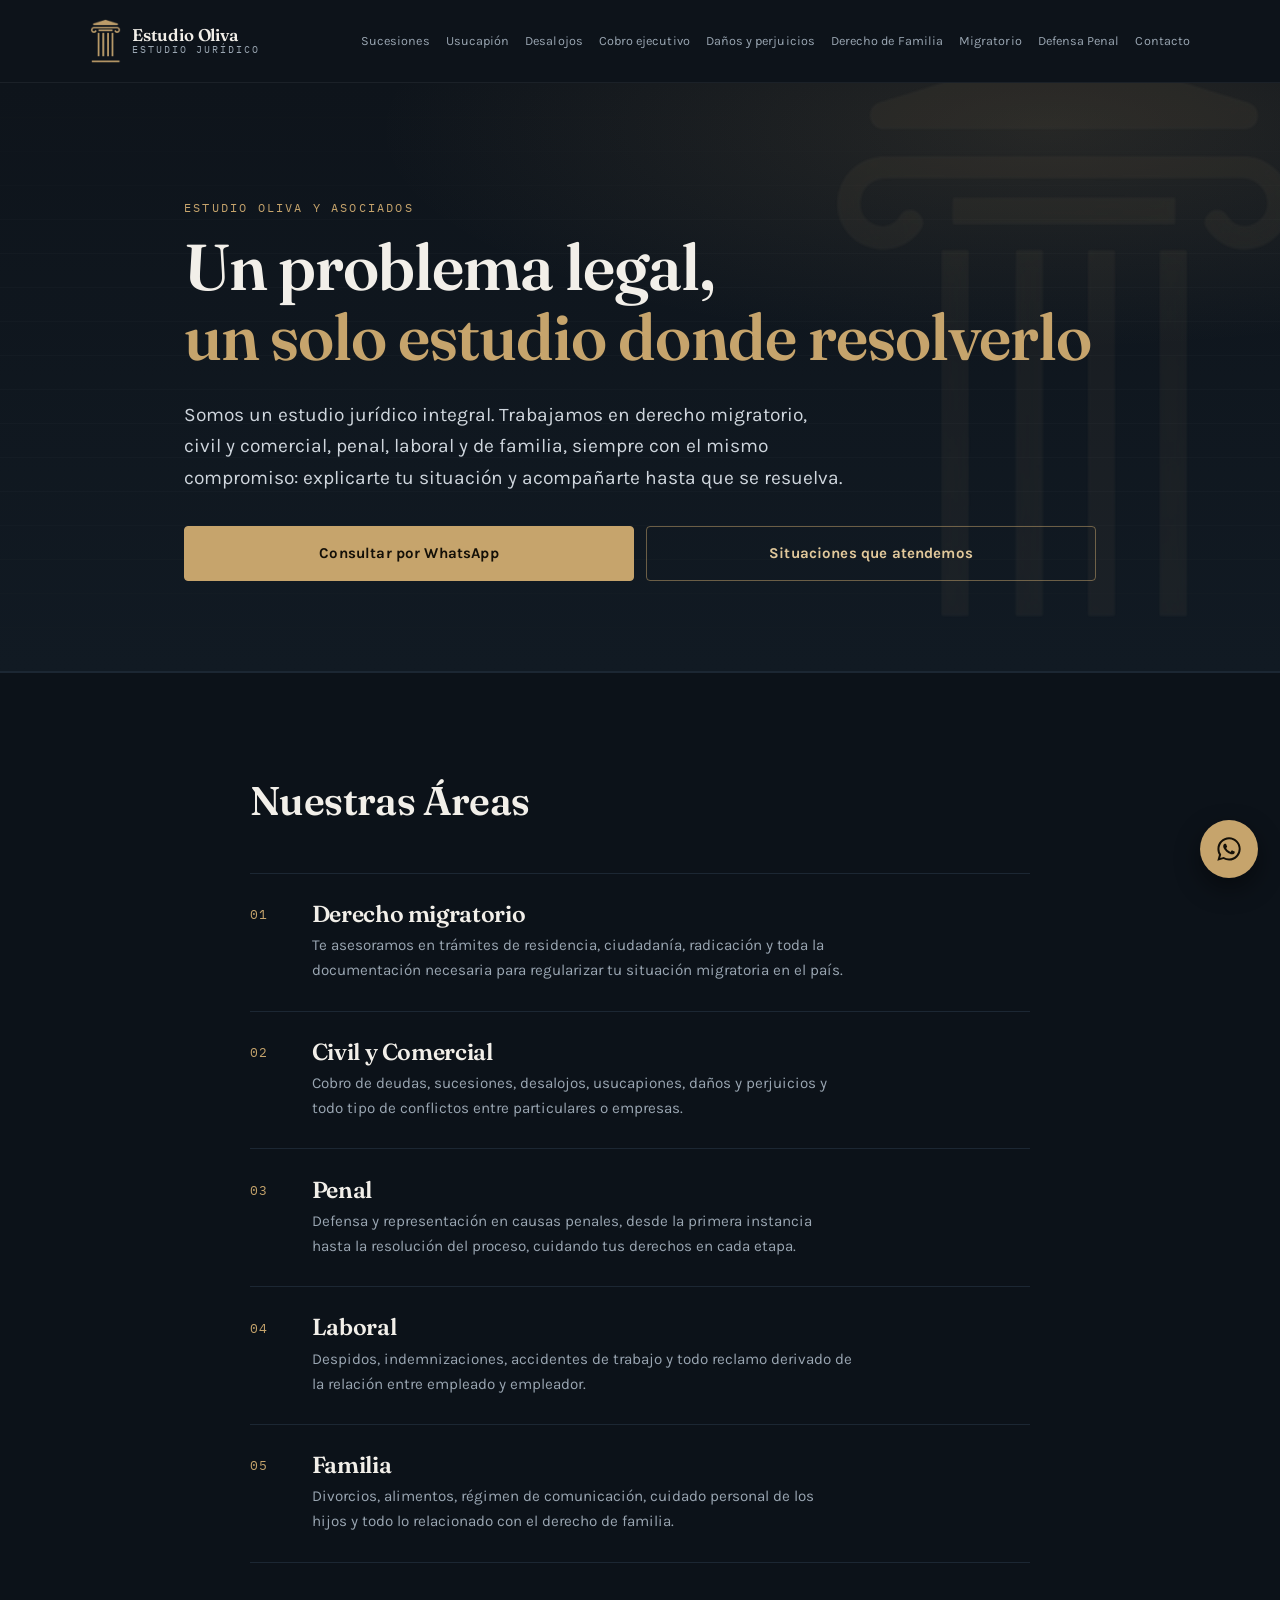
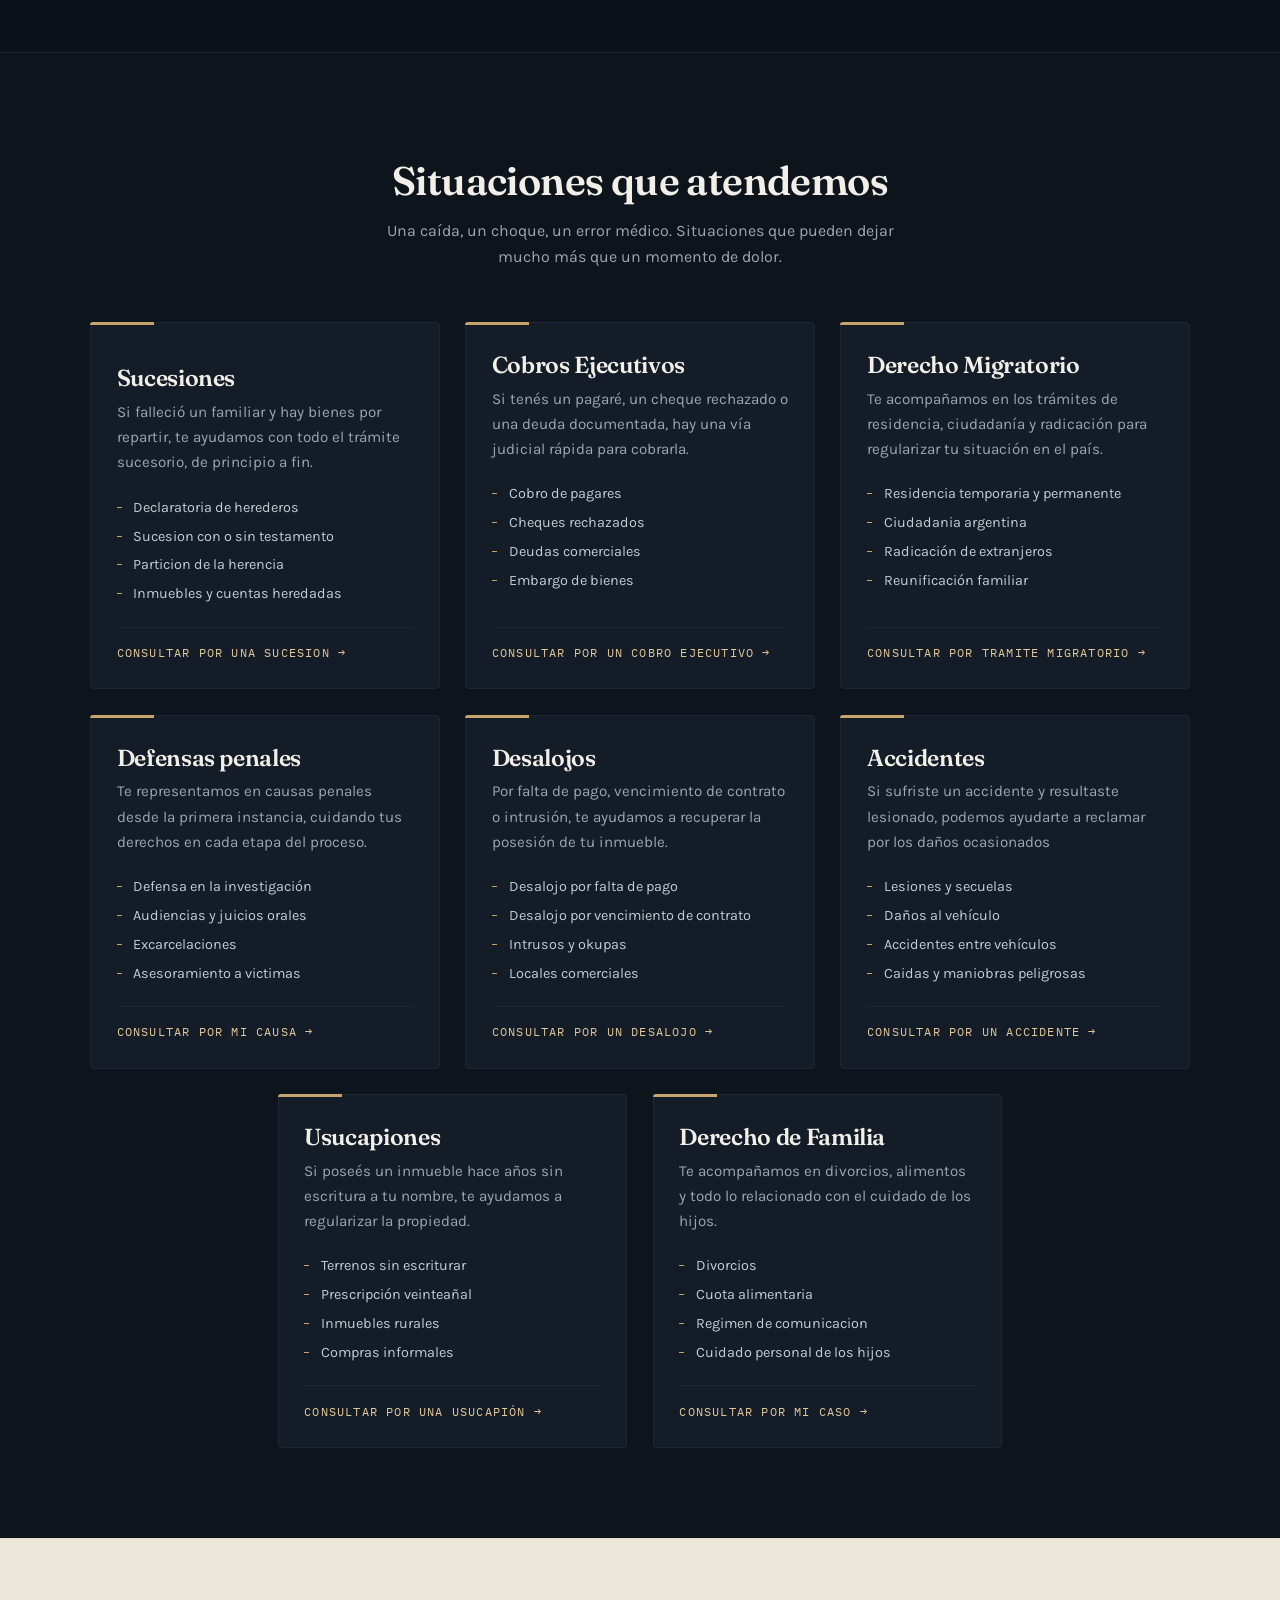
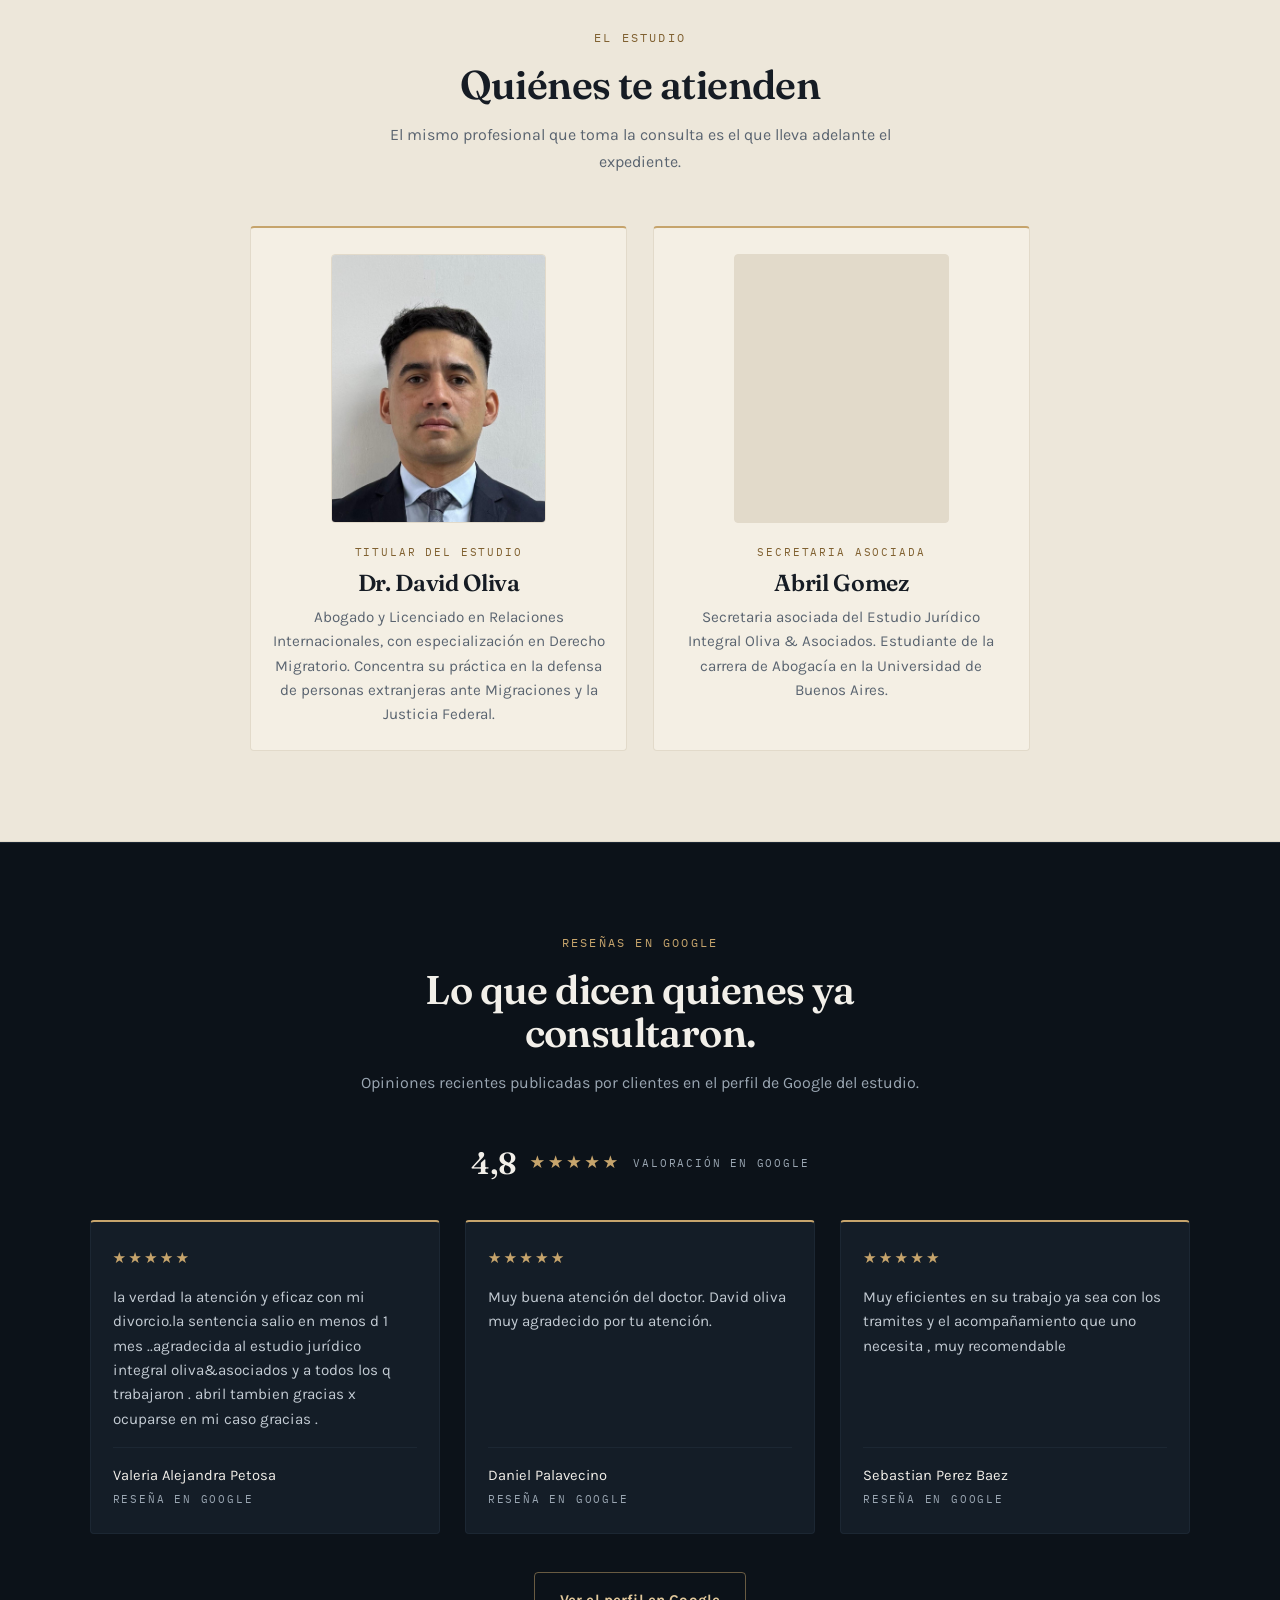
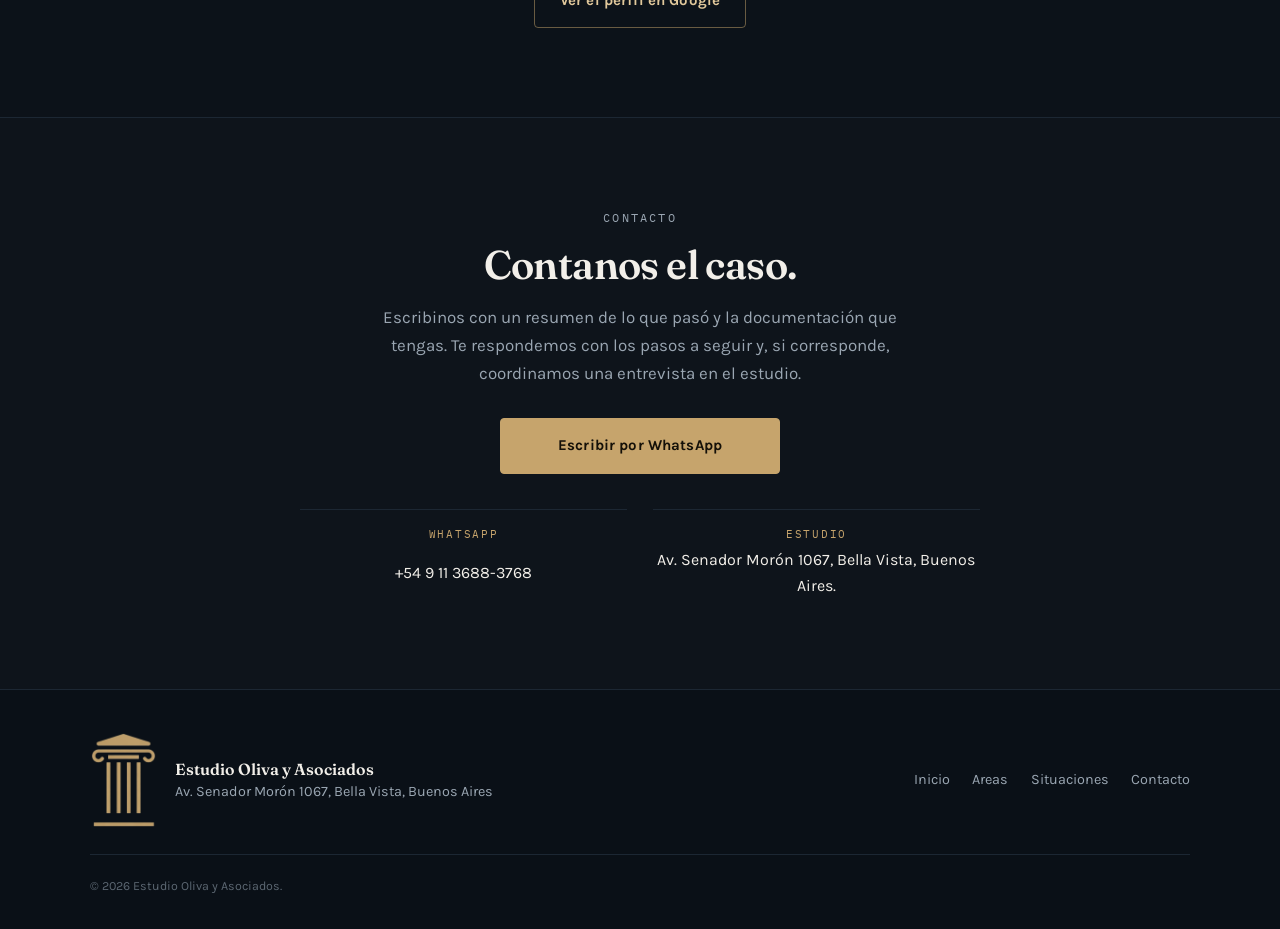
==== commit c9ee3229: "Add files via upload" ====
--- a/index.html
+++ b/index.html
@@ -1,311 +1,381 @@
-<!DOCTYPE html>
-<html lang="es">
-<head>
-<link rel="icon" type="image/png" href="imagenes/estudio-Photoroom.png">
-<meta charset="UTF-8">
-<meta name="viewport" content="width=device-width, initial-scale=1.0">
-<title>Estudio Oliva | Abogados en Derecho Migratorio</title>
-<meta name="description" content="Estudio Oliva: abogados con matrícula federal especializados en Derecho Migratorio. Residencias, ciudadanía, pasaporte y defensa judicial en toda Argentina.">
-<link rel="preconnect" href="https://fonts.googleapis.com">
-<link rel="preconnect" href="https://fonts.gstatic.com" crossorigin>
-<link href="https://fonts.googleapis.com/css2?family=Fraunces:ital,opsz,wght@0,9..144,300;0,9..144,500;0,9..144,600;0,9..144,700;1,9..144,500&family=Source+Serif+4:opsz,wght@8..60,400;8..60,500;8..60,600&family=Inter:wght@400;500;600;700&display=swap" rel="stylesheet">
-<link rel="stylesheet" href="styles.css">
-</head>
-<body>
-
-
-  <!-- Introduccion -->
-<header class="nav">
-    <div class="nav-inner">
-    <a href="#inicio" class="brand">
-      <svg class="brand-mark" viewBox="0 0 40 40" fill="none"><circle cx="20" cy="20" r="18.5" stroke="currentColor" stroke-width="1.3"/><path d="M20 10v20M12 15h16M13.5 15 9 24a4.5 4.5 0 0 0 9 0L13.5 15ZM26.5 15 22 24a4.5 4.5 0 0 0 9 0L26.5 15Z" stroke="currentColor" stroke-width="1.3" stroke-linecap="round" stroke-linejoin="round"/></svg>
-      Estudio Oliva
-    </a>
-    <nav class="nav-links" id="navLinks">
-      <a href="#servicios">Servicios</a>
-      <a href="#nosotros">Nosotros</a>
-      <a href="#porque">Por qué elegirnos</a>
-      <a href="#resenas">Reseñas</a>
-      <a href="#contacto">Contacto</a>
-    </nav>
-    <div class="nav-cta">
-      <a class="btn btn-primary" href="https://wa.me/5491136883768?text=Hola%20Estudio%20Oliva%2C%20quiero%20hacer%20una%20consulta%20sobre%20mi%20tr%C3%A1mite%20migratorio." target="_blank" rel="noopener">
-        <svg viewBox="0 0 24 24" fill="currentColor"><path d="M12 2a10 10 0 0 0-8.6 15.1L2 22l5.1-1.3A10 10 0 1 0 12 2Zm0 18.2a8.2 8.2 0 0 1-4.2-1.1l-.3-.2-3 .8.8-2.9-.2-.3A8.2 8.2 0 1 1 12 20.2Zm4.5-6.1c-.2-.1-1.5-.7-1.7-.8-.2-.1-.4-.1-.6.1-.2.2-.7.8-.8 1-.1.2-.3.2-.5.1-.2-.1-1-.4-1.9-1.2-.7-.6-1.2-1.4-1.3-1.6-.1-.2 0-.4.1-.5.1-.1.2-.3.4-.4.1-.1.2-.2.2-.4.1-.1 0-.3 0-.4 0-.1-.6-1.4-.8-1.9-.2-.5-.4-.4-.6-.4h-.5c-.2 0-.4.1-.6.3-.2.2-.8.8-.8 1.9s.8 2.2.9 2.3c.1.2 1.6 2.5 4 3.4.6.2 1 .4 1.3.5.6.2 1.1.1 1.5-.1.5-.2 1.5-.6 1.7-1.2.2-.6.2-1.1.1-1.2-.1-.1-.2-.2-.4-.3Z"/></svg>
-        <span class="btn-primary-label">Escribinos</span>
-      </a>
-      <button class="nav-toggle" id="navToggle" aria-label="Abrir menú">
-        <svg width="26" height="26" viewBox="0 0 24 24" fill="none" stroke="currentColor" stroke-width="1.8"><path d="M3 6h18M3 12h18M3 18h18"/></svg>
-      </button>
-    </div>
-  </div>
-</header>
-
-<section class="hero" id="inicio">
-  <div class="wrap hero-grid">
-    <div>
-      <p class="eyebrow on-navy reveal">Derecho migratorio · Matrícula federal</p>
-      <h1 class="reveal">Tu residencia en Argentina, <em>tramitada bien.</em></h1>
-      <p class="lead reveal">Acompañamos cada etapa del proceso migratorio: residencia precaria, temporaria, transitoria, permanente y ciudadanía, con estrategia legal y sin vueltas.</p>
-      <p class="sub reveal">Somos un estudio con matrícula federal dirigido por el Dr. David Oliva, abogado y Licenciado en Relaciones Internacionales especializado en Derecho Migratorio (UMSA). Trabajamos con un equipo interdisciplinario listo para resolver cada caso de punta a punta.</p>
-      <div class="hero-actions reveal">
-        <a class="btn btn-primary" href="https://wa.me/5491136883768?text=Hola%20Estudio%20Oliva%2C%20quiero%20hacer%20una%20consulta%20sobre%20mi%20tr%C3%A1mite%20migratorio." target="_blank" rel="noopener">
-          <svg viewBox="0 0 24 24" fill="currentColor"><path d="M12 2a10 10 0 0 0-8.6 15.1L2 22l5.1-1.3A10 10 0 1 0 12 2Zm0 18.2a8.2 8.2 0 0 1-4.2-1.1l-.3-.2-3 .8.8-2.9-.2-.3A8.2 8.2 0 1 1 12 20.2Zm4.5-6.1c-.2-.1-1.5-.7-1.7-.8-.2-.1-.4-.1-.6.1-.2.2-.7.8-.8 1-.1.2-.3.2-.5.1-.2-.1-1-.4-1.9-1.2-.7-.6-1.2-1.4-1.3-1.6-.1-.2 0-.4.1-.5.1-.1.2-.3.4-.4.1-.1.2-.2.2-.4.1-.1 0-.3 0-.4 0-.1-.6-1.4-.8-1.9-.2-.5-.4-.4-.6-.4h-.5c-.2 0-.4.1-.6.3-.2.2-.8.8-.8 1.9s.8 2.2.9 2.3c.1.2 1.6 2.5 4 3.4.6.2 1 .4 1.3.5.6.2 1.1.1 1.5-.1.5-.2 1.5-.6 1.7-1.2.2-.6.2-1.1.1-1.2-.1-.1-.2-.2-.4-.3Z"/></svg>
-          Consultar por WhatsApp
-        </a>
-        <a class="btn btn-ghost-light" href="#servicios">Ver servicios</a>
-      </div>
-      <div class="hero-langs reveal">
-        <span>Atención en <b>todo el país</b></span>
-      </div>
-    </div>
-    <div class="stamp-wrap reveal">
-    <svg class="stamp" viewBox="0 0 220 220">
-        <circle class="ring" cx="110" cy="110" r="102" stroke-width="1.4" stroke-dasharray="2.5 5"/>
-        <circle class="ring" cx="110" cy="110" r="86" stroke-width="1.1"/>
-        <path id="arcTop" d="M 30 118 A 80 80 0 0 1 190 118" fill="none"/>
-        <text><textPath href="#arcTop" startOffset="50%" text-anchor="middle">Estudio Oliva · Derecho Migratorio</textPath></text>
-        <path id="arcBottom" d="M 190 122 A 80 80 0 0 1 30 122" fill="none"/>
-        <text><textPath href="#arcBottom" startOffset="50%" text-anchor="middle">Matrícula Federal · Argentina</textPath></text>
-        <g class="scales" fill="none" stroke-width="2.6" stroke-linecap="round" stroke-linejoin="round" transform="translate(0,4)">
-        <line x1="110" y1="66" x2="110" y2="152"/>
-        <line x1="76" y1="80" x2="144" y2="80"/>
-        <line x1="76" y1="80" x2="62" y2="106"/>
-        <line x1="76" y1="80" x2="90" y2="106"/>
-        <path d="M62 106a14 14 0 0 0 28 0"/>
-        <line x1="144" y1="80" x2="130" y2="106"/>
-        <line x1="144" y1="80" x2="158" y2="106"/>
-        <path d="M130 106a14 14 0 0 0 28 0"/>
-        <line x1="92" y1="156" x2="128" y2="156"/>
-        </g>
-    </svg>
-    </div>
-</div>
-<div class="perforation"></div>
-</section>
-
-<div class="trustbar">
-<div class="wrap">
-    <span>Matrícula federal</span>
-    <span>Fuero federal y todas las delegaciones</span>
-    <span>Intérpretes en 3 idiomas</span>
-    <span>Planes de pago flexibles</span>
-        </div>
-</div>
-
-<section class="about" id="nosotros">
-  <div class="wrap about-grid">
-    <div class="about-card reveal">
-      <p class="role">Director del estudio</p>
-      <h3>Dr. David Oliva</h3>
-      <p>Abogado y Licenciado en Relaciones Internacionales, con especialización en Derecho Migratorio. Concentra su práctica en la defensa de personas extranjeras ante Migraciones y la Justicia Federal.</p>
-    </div>
-    <div class="about-copy reveal">
-      <p class="eyebrow">Quiénes somos</p>
-      <p>Cada trámite migratorio es, en el fondo, un proyecto de vida: una familia, un trabajo, una carrera o un refugio.</p>
-      <p>Por eso construimos un equipo interdisciplinario capaz de resolver cada caso de manera integral: abogados especializados en la materia, asesores administrativos que agilizan la gestión ante Migraciones, e intérpretes que garantizan una comunicación clara con clientes de distintas comunidades.</p>
-      <p>Buscamos siempre la vía legal más efectiva y rápida para tu situación particular, ya sea que estés iniciando tu primer trámite o enfrentando un rechazo o una demora.</p>
-      <div class="team-strip">
-        <span class="team-pill">Abogados especializados</span>
-        <span class="team-pill">Asesores administrativos</span>
-        <span class="team-pill">Intérprete de chino</span>
-        <span class="team-pill">Intérprete de ruso</span>
-        <span class="team-pill">Intérprete de inglés</span>
-      </div>
-    </div>
-  </div>
-</section>
-
-<section class="services" id="servicios">
-  <div class="wrap">
-    <div class="section-head reveal">
-      <p class="eyebrow">Servicios</p>
-      <h2>Todo tu trámite migratorio, en un solo lugar</h2>
-      <p>Desde el primer trámite de residencia hasta la ciudadanía, incluyendo la defensa judicial cuando algo no sale como esperabas.</p>
-    </div>
-  </div>
-  <div class="wrap" style="padding:0;">
-    <div class="services-grid">
-      <div class="service-card reveal">
-        <div class="service-icon"><svg viewBox="0 0 24 24" fill="none" stroke="currentColor" stroke-width="1.6"><rect x="3" y="5" width="18" height="14" rx="1.5"/><circle cx="9" cy="12" r="2.2"/><path d="M6 16.5c.6-1.6 2-2 3-2s2.4.4 3 2M14 10h5M14 13.5h5"/></svg></div>
-        <h3>Residencias</h3>
-        <p>Gestión de residencia precaria, temporaria, transitoria y permanente, elegida según tu situación real.</p>
-      </div>
-      <div class="service-card reveal">
-        <div class="service-icon"><svg viewBox="0 0 24 24" fill="none" stroke="currentColor" stroke-width="1.6"><path d="M6 3h9l4 4v14H6z"/><path d="M15 3v4h4"/><path d="M12 17l-1.8-1.8-1.8 1.8.4-2.5L7.2 13l2.5-.3L11 10.4l1.3 2.3 2.5.3-1.6 1.5.4 2.5Z"/></svg></div>
-        <h3>Ciudadanía y pasaporte</h3>
-        <p>Trámite de ciudadanía argentina y gestión del pasaporte una vez cumplidos los requisitos.</p>
-      </div>
-      <div class="service-card reveal">
-        <div class="service-icon"><svg viewBox="0 0 24 24" fill="none" stroke="currentColor" stroke-width="1.6"><path d="M12 3v18M4 7l4-2 4 2M4 7l-2 5a3 3 0 0 0 6 0L6 7M16 7l4-2 4 2M16 7l-2 5a3 3 0 0 0 6 0l-2-5M9 21h6"/></svg></div>
-        <h3>Defensa judicial</h3>
-        <p>Representación en el fuero federal: recursos, amparos, hábeas corpus y pedidos de dispensa.</p>
-      </div>
-      <div class="service-card reveal">
-        <div class="service-icon"><svg viewBox="0 0 24 24" fill="none" stroke="currentColor" stroke-width="1.6"><path d="M4 21V9l8-5 8 5v12"/><path d="M9 21v-6h6v6M9 12h.01M15 12h.01M12 12h.01M9 9h.01M15 9h.01M12 9h.01"/></svg></div>
-        <h3>Gestiones ante Migraciones</h3>
-        <p>Asistencia en la sede central de Retiro y en delegaciones de Migraciones de todo el país.</p>
-      </div>
-      <div class="service-card reveal">
-        <div class="service-icon"><svg viewBox="0 0 24 24" fill="none" stroke="currentColor" stroke-width="1.6"><circle cx="12" cy="12" r="9"/><path d="M3 12h18M12 3c2.5 2.6 3.8 5.7 3.8 9s-1.3 6.4-3.8 9c-2.5-2.6-3.8-5.7-3.8-9S9.5 5.6 12 3Z"/></svg></div>
-        <h3>Comunidades extranjeras</h3>
-        <p>Atención a ciudadanos chinos, rusos, árabes, bolivianos, paraguayos, venezolanos, personas refugiadas y más.</p>
-      </div>
-      <div class="service-card reveal" style="display:flex;flex-direction:column;justify-content:center;background:var(--navy-900);">
-        <p class="eyebrow on-navy" style="margin-bottom:12px;">¿No encontrás tu caso?</p>
-        <h3 style="color:var(--paper);margin-bottom:14px;">Contanos tu situación</h3>
-        <a class="btn btn-ghost-light" style="align-self:flex-start;" href="https://wa.me/5491136883768" target="_blank" rel="noopener">Escribinos por WhatsApp</a>
-      </div>
-    </div>
-  </div>
-</section>
-
-<section class="why" id="porque">
-  <div class="wrap">
-    <div class="section-head reveal">
-      <p class="eyebrow on-navy">Por qué elegirnos</p>
-      <h2>Un estudio pensado para casos reales</h2>
-      <p>No prometemos atajos: ofrecemos criterio legal, seguimiento constante y un equipo que entiende lo que hay en juego.</p>
-    </div>
-    <div class="why-grid">
-      <div class="why-item reveal">
-        <div class="why-badge"><svg viewBox="0 0 24 24" fill="none" stroke="currentColor" stroke-width="2" stroke-linecap="round"><path d="M5 13l4 4 10-10"/></svg></div>
-        <div><h3>Matrícula federal</h3><p>Actuación habilitada en todo el territorio argentino, no solo en una jurisdicción.</p></div>
-      </div>
-      <div class="why-item reveal">
-        <div class="why-badge"><svg viewBox="0 0 24 24" fill="none" stroke="currentColor" stroke-width="2" stroke-linecap="round"><path d="M5 13l4 4 10-10"/></svg></div>
-        <div><h3>Especialización en UMSA</h3><p>Formación de posgrado específica en Derecho Migratorio, no práctica general.</p></div>
-      </div>
-      <div class="why-item reveal">
-        <div class="why-badge"><svg viewBox="0 0 24 24" fill="none" stroke="currentColor" stroke-width="2" stroke-linecap="round"><path d="M5 13l4 4 10-10"/></svg></div>
-        <div><h3>Intérpretes propios</h3><p>Comunicación fluida en chino, ruso e inglés durante todo el proceso.</p></div>
-      </div>
-      <div class="why-item reveal">
-        <div class="why-badge"><svg viewBox="0 0 24 24" fill="none" stroke="currentColor" stroke-width="2" stroke-linecap="round"><path d="M5 13l4 4 10-10"/></svg></div>
-        <div><h3>Costos accesibles</h3><p>Honorarios claros desde el inicio, con formas de pago flexibles.</p></div>
-      </div>
-      <div class="why-item reveal">
-        <div class="why-badge"><svg viewBox="0 0 24 24" fill="none" stroke="currentColor" stroke-width="2" stroke-linecap="round"><path d="M5 13l4 4 10-10"/></svg></div>
-        <div><h3>Acompañamiento integral</h3><p>Gestión administrativa y judicial bajo un mismo equipo, sin derivarte a terceros.</p></div>
-      </div>
-      <div class="why-item reveal">
-        <div class="why-badge"><svg viewBox="0 0 24 24" fill="none" stroke="currentColor" stroke-width="2" stroke-linecap="round"><path d="M5 13l4 4 10-10"/></svg></div>
-        <div><h3>Casos difíciles</h3><p>Representación en rechazos, demoras y denegatorias que ya complicaron tu trámite.</p></div>
-      </div>
-    </div>
-  </div>
-</section>
-
-<section class="reviews" id="resenas">
-  <div class="wrap">
-    <div class="section-head reveal">
-      <p class="eyebrow">Reseñas de Google</p>
-      <h2>Lo que dicen quienes ya iniciaron su trámite</h2>
-    </div>
-    <div class="rating-summary reveal">
-      <span class="rating-num">4.8</span>
-      <div>
-        <div class="rating-stars">★★★★★</div>
-        <div class="rating-meta">Calificación en Google Business Profile</div>
-      </div>
-    </div>
-    
-    <!--  RESEÑAS -->
-    
-    <div class="reviews-grid">
-      <div class="review-card reveal">
-        <svg class="google-badge" viewBox="0 0 48 48"><path fill="#4285F4" d="M45.1 24.5c0-1.6-.1-3.1-.4-4.6H24v9.1h11.9c-.5 2.8-2.1 5.1-4.4 6.7v5.6h7.2c4.2-3.9 6.4-9.6 6.4-16.8Z"/><path fill="#34A853" d="M24 46c6 0 11-2 14.7-5.4l-7.2-5.6c-2 1.3-4.6 2.1-7.5 2.1-5.8 0-10.6-3.9-12.4-9.1H4.2v5.8C7.9 41.1 15.3 46 24 46Z"/><path fill="#FBBC05" d="M11.6 27.9c-.5-1.3-.7-2.7-.7-4.1s.3-2.8.7-4.1v-5.8H4.2A22 22 0 0 0 2 23.8c0 3.6.9 7 2.4 9.9l7.2-5.8Z"/><path fill="#EA4335" d="M24 10.9c3.2 0 6.1 1.1 8.4 3.3l6.3-6.3C34.9 4.3 30 2 24 2 15.3 2 7.9 6.9 4.2 14.1l7.4 5.8c1.8-5.2 6.6-9 12.4-9Z"/></svg>
-        <div class="review-top"><div class="avatar">N</div><div><div class="review-name">Valeria Petosa Alejandra</div><div class="review-time">hace 1 mes</div></div></div>
-        <div class="review-stars">★★★★★</div>
-        <p class="body">la verdad  la atención y eficaz con mi divorcio.la sentencia salio en menos d 1 mes ..agradecida al estudio jurídico integral oliva&asociados  y a todos los q trabajaron . abril tambien  gracias x  ocuparse en mi caso gracias .</p>
-      </div>
-      <div class="review-card reveal">
-        <svg class="google-badge" viewBox="0 0 48 48"><path fill="#4285F4" d="M45.1 24.5c0-1.6-.1-3.1-.4-4.6H24v9.1h11.9c-.5 2.8-2.1 5.1-4.4 6.7v5.6h7.2c4.2-3.9 6.4-9.6 6.4-16.8Z"/><path fill="#34A853" d="M24 46c6 0 11-2 14.7-5.4l-7.2-5.6c-2 1.3-4.6 2.1-7.5 2.1-5.8 0-10.6-3.9-12.4-9.1H4.2v5.8C7.9 41.1 15.3 46 24 46Z"/><path fill="#FBBC05" d="M11.6 27.9c-.5-1.3-.7-2.7-.7-4.1s.3-2.8.7-4.1v-5.8H4.2A22 22 0 0 0 2 23.8c0 3.6.9 7 2.4 9.9l7.2-5.8Z"/><path fill="#EA4335" d="M24 10.9c3.2 0 6.1 1.1 8.4 3.3l6.3-6.3C34.9 4.3 30 2 24 2 15.3 2 7.9 6.9 4.2 14.1l7.4 5.8c1.8-5.2 6.6-9 12.4-9Z"/></svg>
-        <div class="review-top"><div class="avatar">R</div><div><div class="review-name">Daniel Palavecino</div><div class="review-time">hace 1 mes</div></div></div>
-        <div class="review-stars">★★★★★</div>
-        <p class="body">Muy buena atención del doctor. David oliva muy agradecido por tu atención.</p>
-      </div>
-      <div class="review-card reveal">
-        <svg class="google-badge" viewBox="0 0 48 48"><path fill="#4285F4" d="M45.1 24.5c0-1.6-.1-3.1-.4-4.6H24v9.1h11.9c-.5 2.8-2.1 5.1-4.4 6.7v5.6h7.2c4.2-3.9 6.4-9.6 6.4-16.8Z"/><path fill="#34A853" d="M24 46c6 0 11-2 14.7-5.4l-7.2-5.6c-2 1.3-4.6 2.1-7.5 2.1-5.8 0-10.6-3.9-12.4-9.1H4.2v5.8C7.9 41.1 15.3 46 24 46Z"/><path fill="#FBBC05" d="M11.6 27.9c-.5-1.3-.7-2.7-.7-4.1s.3-2.8.7-4.1v-5.8H4.2A22 22 0 0 0 2 23.8c0 3.6.9 7 2.4 9.9l7.2-5.8Z"/><path fill="#EA4335" d="M24 10.9c3.2 0 6.1 1.1 8.4 3.3l6.3-6.3C34.9 4.3 30 2 24 2 15.3 2 7.9 6.9 4.2 14.1l7.4 5.8c1.8-5.2 6.6-9 12.4-9Z"/></svg>
-        <div class="review-top"><div class="avatar">L</div><div><div class="review-name">Sebastian P.</div><div class="review-time">hace 1 mes</div></div></div>
-        <div class="review-stars">★★★★★</div>
-        <p class="body">Muy eficientes en su trabajo ya sea con los tramites y el acompañamiento que uno necesita , muy recomendable</p>
-      </div>
-      <div class="review-card reveal">
-        <svg class="google-badge" viewBox="0 0 48 48"><path fill="#4285F4" d="M45.1 24.5c0-1.6-.1-3.1-.4-4.6H24v9.1h11.9c-.5 2.8-2.1 5.1-4.4 6.7v5.6h7.2c4.2-3.9 6.4-9.6 6.4-16.8Z"/><path fill="#34A853" d="M24 46c6 0 11-2 14.7-5.4l-7.2-5.6c-2 1.3-4.6 2.1-7.5 2.1-5.8 0-10.6-3.9-12.4-9.1H4.2v5.8C7.9 41.1 15.3 46 24 46Z"/><path fill="#FBBC05" d="M11.6 27.9c-.5-1.3-.7-2.7-.7-4.1s.3-2.8.7-4.1v-5.8H4.2A22 22 0 0 0 2 23.8c0 3.6.9 7 2.4 9.9l7.2-5.8Z"/><path fill="#EA4335" d="M24 10.9c3.2 0 6.1 1.1 8.4 3.3l6.3-6.3C34.9 4.3 30 2 24 2 15.3 2 7.9 6.9 4.2 14.1l7.4 5.8c1.8-5.2 6.6-9 12.4-9Z"/></svg>
-        <div class="review-top"><div class="avatar">W</div><div><div class="review-name">Hernán Pablo Cabrera</div><div class="review-time">hace 1 mes</div></div></div>
-        <div class="review-stars">★★★★★</div>
-        <p class="body">Excelente estudio, resuelve todo con mucha eficacia, explica todo lo que necesitas saber, muy claro y de confianza. Súper recomendados. Gracias Dr David Oliva</p>
-      </div>
-      <div class="review-card reveal">
-        <svg class="google-badge" viewBox="0 0 48 48"><path fill="#4285F4" d="M45.1 24.5c0-1.6-.1-3.1-.4-4.6H24v9.1h11.9c-.5 2.8-2.1 5.1-4.4 6.7v5.6h7.2c4.2-3.9 6.4-9.6 6.4-16.8Z"/><path fill="#34A853" d="M24 46c6 0 11-2 14.7-5.4l-7.2-5.6c-2 1.3-4.6 2.1-7.5 2.1-5.8 0-10.6-3.9-12.4-9.1H4.2v5.8C7.9 41.1 15.3 46 24 46Z"/><path fill="#FBBC05" d="M11.6 27.9c-.5-1.3-.7-2.7-.7-4.1s.3-2.8.7-4.1v-5.8H4.2A22 22 0 0 0 2 23.8c0 3.6.9 7 2.4 9.9l7.2-5.8Z"/><path fill="#EA4335" d="M24 10.9c3.2 0 6.1 1.1 8.4 3.3l6.3-6.3C34.9 4.3 30 2 24 2 15.3 2 7.9 6.9 4.2 14.1l7.4 5.8c1.8-5.2 6.6-9 12.4-9Z"/></svg>
-        <div class="review-top"><div class="avatar">V</div><div><div class="review-name">Sergio David</div><div class="review-time">hace 2 meses</div></div></div>
-        <div class="review-stars">★★★★★</div>
-        <p class="body">La verdad muy buena atención, trabajo conmigo desde el día uno y te brinda soluciones desde el día uno y asesora muy rápido....</p>
-      </div>
-      <div class="review-card reveal">
-        <svg class="google-badge" viewBox="0 0 48 48"><path fill="#4285F4" d="M45.1 24.5c0-1.6-.1-3.1-.4-4.6H24v9.1h11.9c-.5 2.8-2.1 5.1-4.4 6.7v5.6h7.2c4.2-3.9 6.4-9.6 6.4-16.8Z"/><path fill="#34A853" d="M24 46c6 0 11-2 14.7-5.4l-7.2-5.6c-2 1.3-4.6 2.1-7.5 2.1-5.8 0-10.6-3.9-12.4-9.1H4.2v5.8C7.9 41.1 15.3 46 24 46Z"/><path fill="#FBBC05" d="M11.6 27.9c-.5-1.3-.7-2.7-.7-4.1s.3-2.8.7-4.1v-5.8H4.2A22 22 0 0 0 2 23.8c0 3.6.9 7 2.4 9.9l7.2-5.8Z"/><path fill="#EA4335" d="M24 10.9c3.2 0 6.1 1.1 8.4 3.3l6.3-6.3C34.9 4.3 30 2 24 2 15.3 2 7.9 6.9 4.2 14.1l7.4 5.8c1.8-5.2 6.6-9 12.4-9Z"/></svg>
-        <div class="review-top"><div class="avatar">J</div><div><div class="review-name">Maria Florencia Fichera</div><div class="review-time">hace 3 meses</div></div></div>
-        <div class="review-stars">★★★★★</div>
-        <p class="body">Son muy buenas personas siempre atentas y siempre ayudando en todo el proceso . Al pie atentas y predispuestas . Abril que nos ayudó un amor muy buena persona atenta sólo agradecimiento y súper recomendable ♥️</p>
-      </div>
-    </div>
-  </div>
-</section>
-
-<!-- PARTE FINAL -->
-<section class="cta">
-  <div class="wrap">
-    <p class="eyebrow" style="color:#fbf0e6;">Consultanos ahora</p>
-    <h2>Iniciá tu trámite migratorio hoy</h2>
-    <p>Contanos tu situación por WhatsApp y te decimos, sin vueltas, cuál es el camino legal más rápido para tu caso.</p>
-    <a class="btn" style="background:var(--navy-900);color:#fbf0e6;" href="https://wa.me/5491136883768?text=Hola%20Estudio%20Oliva%2C%20quiero%20hacer%20una%20consulta%20sobre%20mi%20tr%C3%A1mite%20migratorio." target="_blank" rel="noopener">
-      <svg viewBox="0 0 24 24" fill="currentColor"><path d="M12 2a10 10 0 0 0-8.6 15.1L2 22l5.1-1.3A10 10 0 1 0 12 2Zm0 18.2a8.2 8.2 0 0 1-4.2-1.1l-.3-.2-3 .8.8-2.9-.2-.3A8.2 8.2 0 1 1 12 20.2Zm4.5-6.1c-.2-.1-1.5-.7-1.7-.8-.2-.1-.4-.1-.6.1-.2.2-.7.8-.8 1-.1.2-.3.2-.5.1-.2-.1-1-.4-1.9-1.2-.7-.6-1.2-1.4-1.3-1.6-.1-.2 0-.4.1-.5.1-.1.2-.3.4-.4.1-.1.2-.2.2-.4.1-.1 0-.3 0-.4 0-.1-.6-1.4-.8-1.9-.2-.5-.4-.4-.6-.4h-.5c-.2 0-.4.1-.6.3-.2.2-.8.8-.8 1.9s.8 2.2.9 2.3c.1.2 1.6 2.5 4 3.4.6.2 1 .4 1.3.5.6.2 1.1.1 1.5-.1.5-.2 1.5-.6 1.7-1.2.2-.6.2-1.1.1-1.2-.1-.1-.2-.2-.4-.3Z"/></svg>
-      Hablar por WhatsApp
-    </a>
-  </div>
-</section>
-
-<footer id="contacto">
-  <div class="wrap">
-    <div class="footer-grid">
-      <div class="footer-brand">
-        <a href="#inicio" class="brand">
-          <svg class="brand-mark" viewBox="0 0 40 40" fill="none"><circle cx="20" cy="20" r="18.5" stroke="currentColor" stroke-width="1.3"/><path d="M20 10v20M12 15h16M13.5 15 9 24a4.5 4.5 0 0 0 9 0L13.5 15ZM26.5 15 22 24a4.5 4.5 0 0 0 9 0L26.5 15Z" stroke="currentColor" stroke-width="1.3" stroke-linecap="round" stroke-linejoin="round"/></svg>
-          Estudio Oliva
-        </a>
-        <p>Abogados especialistas en Derecho Migratorio, con matrícula federal y actuación en todo el país.</p>
-      </div>
-      <div>
-        <h4>Navegación</h4>
-        <ul>
-          <li><a href="#servicios">Servicios</a></li>
-          <li><a href="#nosotros">Nosotros</a></li>
-          <li><a href="#porque">Por qué elegirnos</a></li>
-          <li><a href="#resenas">Reseñas</a></li>
-        </ul>
-      </div>
-      <div>
-        <h4>Contacto</h4>
-        <ul>
-          <li><a href="https://wa.me/5491136883768" target="_blank" rel="noopener">WhatsApp: +54 9 11 3688-3768</a></li>
-          <li><a href="mailto:estudiodolivaa@gmail.com">estudiodolivaa@gmail.com</a></li>
-          <li><a href="#">Buenos Aires, Argentina</a></li>
-        </ul>
-      </div>
-    </div>
-    <div class="perforation" style="margin-bottom:24px;"></div>
-    <div class="footer-bottom">
-      <span>© 2026 Estudio Oliva — Derecho Migratorio Argentina.</span>
-      <span>Sitio con fines informativos. No constituye asesoramiento legal vinculante.</span>
-    </div>
-  </div>
-</footer>
-
-<a class="wa-float" href="https://wa.me/5491136883768?text=Hola%20Estudio%20Oliva%2C%20quiero%20hacer%20una%20consulta%20sobre%20mi%20tr%C3%A1mite%20migratorio." target="_blank" rel="noopener">
-  <svg viewBox="0 0 24 24" fill="currentColor"><path d="M12 2a10 10 0 0 0-8.6 15.1L2 22l5.1-1.3A10 10 0 1 0 12 2Zm0 18.2a8.2 8.2 0 0 1-4.2-1.1l-.3-.2-3 .8.8-2.9-.2-.3A8.2 8.2 0 1 1 12 20.2Zm4.5-6.1c-.2-.1-1.5-.7-1.7-.8-.2-.1-.4-.1-.6.1-.2.2-.7.8-.8 1-.1.2-.3.2-.5.1-.2-.1-1-.4-1.9-1.2-.7-.6-1.2-1.4-1.3-1.6-.1-.2 0-.4.1-.5.1-.1.2-.3.4-.4.1-.1.2-.2.2-.4.1-.1 0-.3 0-.4 0-.1-.6-1.4-.8-1.9-.2-.5-.4-.4-.6-.4h-.5c-.2 0-.4.1-.6.3-.2.2-.8.8-.8 1.9s.8 2.2.9 2.3c.1.2 1.6 2.5 4 3.4.6.2 1 .4 1.3.5.6.2 1.1.1 1.5-.1.5-.2 1.5-.6 1.7-1.2.2-.6.2-1.1.1-1.2-.1-.1-.2-.2-.4-.3Z"/></svg>
-  <span>Hablar por WhatsApp</span>
-</a>
-
-<script src="script.js"></script>
-</body>
-</html>+<!DOCTYPE html>
+<html lang="es-AR">
+<head>
+<meta charset="utf-8">
+<meta name="viewport" content="width=device-width, initial-scale=1">
+<title>Estudio Juridico Oliva y Asociados</title>
+
+<link rel="icon" href="imagenes/logo-marca.png">
+<meta name="description" content="CREAR DESCRIPCION PARA LA PAGINA PRINCIPAL">
+<meta name="theme-color" content="#0E141B">
+<meta property="og:title" content="Estudio Oliva y Asociados">
+<meta property="og:description" content="CREAR FRASE PARA DESCRIPCION DE LA PAGINA PRINCIPAL">
+<meta property="og:type" content="website">
+<meta property="og:locale" content="es_AR">
+<meta property="og:image" content="assets/og-imagen.jpg">
+<meta name="twitter:card" content="summary_large_image">
+<meta name="twitter:image" content="assets/og-imagen.jpg">
+
+<link rel="apple-touch-icon" href="assets/apple-touch-icon.png">
+
+<link rel="preconnect" href="https://fonts.googleapis.com">
+<link rel="preconnect" href="https://fonts.gstatic.com" crossorigin>
+<link href="https://fonts.googleapis.com/css2?family=Fraunces:opsz,wght@9..144,400;9..144,600;9..144,700&family=IBM+Plex+Mono:wght@400;500&family=Karla:wght@400;500;700&display=swap" rel="stylesheet">
+<link rel="stylesheet" href="styles.css">
+
+
+</head>
+
+<body>
+
+<a class="skip" href="#contenido">Ir al contenido</a>
+
+<header class="head" id="head">
+  <div class="wrap head-in">
+    <a class="brand" href="index.html" aria-label="Estudio Oliva y Asociados — inicio">
+      <img class="brand-mark" src="imagenes/logo-marca.png" alt="" width="284" height="407" decoding="async">
+      <span class="brand-txt">
+        <strong>Estudio Oliva</strong>
+        <span>Estudio Jurídico</span>
+      </span>
+    </a>
+
+    <button class="nav-toggle" id="navToggle" aria-expanded="false" aria-controls="nav">
+      <span class="nav-toggle-bars" aria-hidden="true"><i></i><i></i><i></i></span>
+      <span class="sr-only">Abrir menú</span>
+    </button>
+
+    <nav class="nav" id="nav" aria-label="Principal">
+      <ul>
+        <li><a href="sucesiones.html">Sucesiones</a></li>
+        <li><a href="usucapion.html">Usucapión</a></li>
+        <li><a href="desalojos.html">Desalojos</a></li>
+        <li><a href="cobro.html">Cobro ejecutivo</a></li>
+        <li><a href="danos.html">Daños y perjuicios</a></li>
+        <li><a href="derechodefamilia.html">Derecho de Familia</a></li>  <!-- Falta crear -->
+        <li><a href="migratorio.html">Migratorio</a></li>       <!-- Falta crear -->
+        <li><a href="defensapenal.html">Defensa Penal</a></li>   <!-- Falta crear -->
+        <li><a href="#contacto">Contacto</a></li>
+
+      </ul>
+    </nav>
+  </div>
+</header>
+
+<main id="contenido">
+
+  <!-- HERO -->
+  <section class="hero" id="inicio">
+    <img class="hero-marca" src="imagenes/logo-marca.png" alt="" aria-hidden="true" decoding="async">
+    <div class="wrap hero-in">
+      <p class="eyebrow">Estudio Oliva y Asociados</p>
+      <h1>Un problema legal, 
+  <br><em>un solo estudio donde resolverlo</em></h1>
+      <p class="lead">
+      Somos un estudio jurídico integral. Trabajamos en derecho migratorio, civil y comercial, penal, laboral y de familia, siempre con el mismo compromiso: explicarte tu situación y acompañarte hasta que se resuelva.
+      </p>
+      <div class="hero-cta">
+        <a class="btn btn-gold" href="https://wa.me/5491136883768" target="_blank" rel="noopener">Consultar por WhatsApp</a>
+        <a class="btn btn-ghost" href="#situaciones">Situaciones que atendemos</a>
+      </div>
+
+
+    </div>
+  </section>
+
+  <!-- AREAS -->
+  <section class="section reclamar" id="requisitos">
+    <div class="wrap wrap-slim">
+      <header class="section-head reveal">
+        <p class="eyebrow"></p>
+        <h2>Nuestras Áreas</h2>
+        <p class="section-sub"></p>
+      </header>
+
+      <div class="rubros-lista">
+        <div class="fila-rubro reveal">
+          <span class="fila-num">01</span>
+          <div class="fila-cuerpo">
+            <h3>Derecho migratorio</h3>
+            <p>Te asesoramos en trámites de residencia, ciudadanía, radicación y toda la documentación necesaria para regularizar tu situación migratoria en el país.</p>
+          </div>
+        </div>
+
+        <div class="fila-rubro reveal">
+          <span class="fila-num">02</span>
+          <div class="fila-cuerpo">
+            <h3>Civil y Comercial</h3>
+            <p>Cobro de deudas, sucesiones, desalojos, usucapiones, daños y perjuicios y todo tipo de conflictos entre particulares o empresas.</p>
+          </div>
+        </div>
+
+        <div class="fila-rubro reveal">
+          <span class="fila-num">03</span>
+          <div class="fila-cuerpo">
+            <h3>Penal</h3>
+            <p>Defensa y representación en causas penales, desde la primera instancia hasta la resolución del proceso, cuidando tus derechos en cada etapa.</p>
+          </div>
+        </div>
+
+        <div class="fila-rubro reveal">
+          <span class="fila-num">04</span>
+          <div class="fila-cuerpo">
+            <h3>Laboral</h3>
+            <p>Despidos, indemnizaciones, accidentes de trabajo y todo reclamo derivado de la relación entre empleado y empleador.</p>
+          </div>
+        </div>
+
+        <div class="fila-rubro reveal">
+          <span class="fila-num">05</span>
+          <div class="fila-cuerpo">
+            <h3>Familia</h3>
+            <p>Divorcios, alimentos, régimen de comunicación, cuidado personal de los hijos y todo lo relacionado con el derecho de familia.</p>
+          </div>
+        </div>
+
+  </section>
+
+
+  <!-- SITUACIONES -->
+  <section class="section areas" id="situaciones">
+    <div class="wrap">
+      <header class="section-head centrado reveal">
+        <p class="eyebrow"></p>
+        <h2>Situaciones que atendemos</h2>
+        <p class="section-sub">Una caída, un choque, un error médico. Situaciones que pueden dejar mucho más que un momento de dolor.</p>
+      </header>
+
+      <div class="casos-grid casos-centrado">
+
+        <article class="area reveal">
+          <p class="area-tab"></p>
+          <h3>Sucesiones
+          </h3>
+          <p>Si falleció un familiar y hay bienes por repartir, te ayudamos con todo el trámite sucesorio, de principio a fin.</p>
+          <ul>
+            <li>Declaratoria de herederos</li>
+            <li>Sucesion con o sin testamento</li>
+            <li>Particion de la herencia</li>
+            <li>Inmuebles y cuentas heredadas</li>
+          </ul>
+          <a class="area-link" href="sucesiones.html">Consultar por una sucesion</a>
+        </article>
+
+        <article class="area reveal">
+          <h3>Cobros Ejecutivos</h3>
+          <p>Si tenés un pagaré, un cheque rechazado o una deuda documentada, hay una vía judicial rápida para cobrarla.</p>
+          <ul>
+            <li>Cobro de pagares</li>
+            <li>Cheques rechazados</li>
+            <li>Deudas comerciales</li>
+            <li>Embargo de bienes</li>
+          </ul>
+          <a class="area-link" href="cobros-ejecutivos.html">Consultar por un cobro ejecutivo</a>
+        </article>
+
+
+        <article class="area reveal">
+          <h3>Derecho Migratorio</h3>
+          <p>Te acompañamos en los trámites de residencia, ciudadanía y radicación para regularizar tu situación en el país.</p>
+          <ul>
+            <li>Residencia temporaria y permanente</li>
+            <li>Ciudadania argentina</li>
+            <li>Radicación de extranjeros</li>
+            <li>Reunificación familiar</li>
+          </ul>
+          <a class="area-link" href="migratorio.html">Consultar por tramite migratorio</a>
+        </article>
+
+
+        <article class="area reveal">
+          <h3>Defensas penales</h3>
+          <p>Te representamos en causas penales desde la primera instancia, cuidando tus derechos en cada etapa del proceso.</p>
+          <ul>
+            <li>Defensa en la investigación</li>
+            <li>Audiencias y juicios orales</li>
+            <li>Excarcelaciones</li>
+            <li>Asesoramiento a victimas</li>
+          </ul>
+          <a class="area-link" href="defensas-penales.html">Consultar por mi causa </a>
+        </article>
+
+        <article class="area reveal">
+          <h3>Desalojos</h3>
+          <p>Por falta de pago, vencimiento de contrato o intrusión, te ayudamos a recuperar la posesión de tu inmueble.</p>
+          <ul>
+            <li>Desalojo por falta de pago</li>
+            <li>Desalojo por vencimiento de contrato</li>
+            <li>Intrusos y okupas</li>
+            <li>Locales comerciales</li>
+          </ul>
+          <a class="area-link" href="desalojos.html">Consultar por un desalojo</a>
+        </article>
+
+                <article class="area reveal">
+          <h3>Accidentes</h3>
+          <p>Si sufriste un accidente y resultaste lesionado, podemos ayudarte a reclamar por los daños ocasionados</p>
+          <ul>
+            <li>Lesiones y secuelas</li>
+            <li>Daños al vehículo</li>
+            <li>Accidentes entre vehículos</li>
+            <li>Caidas y maniobras peligrosas</li>
+          </ul>
+          <a class="area-link" href="danos.html">Consultar por un accidente</a>
+        </article>
+
+                        <article class="area reveal">
+          <h3>Usucapiones</h3>
+          <p>Si poseés un inmueble hace años sin escritura a tu nombre, te ayudamos a regularizar la propiedad.</p>
+          <ul>
+            <li>Terrenos sin escriturar</li>
+            <li>Prescripción veinteañal</li>
+            <li>Inmuebles rurales</li>
+            <li>Compras informales</li>
+          </ul>
+          <a class="area-link" href="usucapion.html">Consultar por una usucapión</a>
+        </article>
+
+                          <article class="area reveal">
+          <h3>Derecho de Familia</h3>
+          <p>Te acompañamos en divorcios, alimentos y todo lo relacionado con el cuidado de los hijos.</p>
+          <ul>
+            <li>Divorcios</li>
+            <li>Cuota alimentaria</li>
+            <li>Regimen de comunicacion</li>
+            <li>Cuidado personal de los hijos</li>
+          </ul>
+          <a class="area-link" href="derecho-de-familia.html">Consultar por mi caso</a>
+        </article>
+
+      </div>
+    </div>
+  </section>
+
+  <!-- EQUIPO -->
+  <section class="section faq-claro equipo" id="equipo">
+    <div class="wrap wrap-slim">
+      <header class="section-head centrado reveal">
+        <p class="eyebrow">El estudio</p>
+        <h2>Quiénes te atienden</h2>
+        <p class="section-sub">El mismo profesional que toma la consulta es el que lleva adelante el expediente.</p>
+      </header>
+
+      <div class="equipo-grid">
+
+        <article class="equipo-ficha reveal">
+          <img class="equipo-foto" src="imagenes/david oliva3.jpg" alt="Retrato del abogado" width="800" height="1000" loading="lazy" decoding="async">
+          <div class="equipo-cuerpo">
+            <p class="equipo-rol">Titular del estudio</p>
+            <h3>Dr. David Oliva</h3>
+            <p class="equipo-txt">Abogado y Licenciado en Relaciones Internacionales, con especialización en Derecho Migratorio. Concentra su práctica en la defensa de personas extranjeras ante Migraciones y la Justicia Federal.</p>
+          </div>
+        </article>
+
+        <article class="equipo-ficha reveal">
+          <img class="equipo-foto" src="imagenes/abril gomez2.jpg" alt="Retrato de la abogada" width="800" height="1000" loading="lazy" decoding="async">
+          <div class="equipo-cuerpo">
+            <p class="equipo-rol">Secretaria asociada</p>
+            <h3> Abril Gomez</h3>
+            <p class="equipo-txt">Secretaria asociada del Estudio Jurídico Integral Oliva & Asociados. Estudiante de la carrera de Abogacía en la Universidad de Buenos Aires.</p>
+          </div>
+        </article>
+
+      </div>
+    </div>
+  </section>
+
+  <!-- RESEÑAS DE GOOGLE -->
+  <section class="section resenas" id="resenas">
+    <div class="wrap">
+      <header class="section-head centrado reveal">
+        <p class="eyebrow">Reseñas en Google</p>
+        <h2>Lo que dicen quienes ya consultaron.</h2>
+        <p class="section-sub">Opiniones recientes publicadas por clientes en el perfil de Google del estudio.</p>
+      </header>
+
+      <div class="resenas-resumen reveal">
+        <span class="resenas-nota">4,8</span>
+        <span class="resenas-estrellas" aria-hidden="true">&#9733;&#9733;&#9733;&#9733;&#9733;</span>
+        <span class="resenas-cant">Valoración en Google</span>
+      </div>
+
+      <div class="resenas-grid">
+
+        <article class="resena reveal">
+          <span class="resena-estrellas" aria-hidden="true">&#9733;&#9733;&#9733;&#9733;&#9733;</span>
+          <p class="resena-txt">la verdad  la atención y eficaz con mi divorcio.la sentencia salio en menos d 1 mes ..agradecida al estudio jurídico integral oliva&asociados  y a todos los q trabajaron . abril tambien  gracias x  ocuparse en mi caso gracias .</p>
+          <p class="resena-autor">Valeria Alejandra Petosa<span>Reseña en Google</span></p>
+        </article>
+
+        <article class="resena reveal">
+          <span class="resena-estrellas" aria-hidden="true">&#9733;&#9733;&#9733;&#9733;&#9733;</span>
+          <p class="resena-txt">Muy buena atención del doctor. David oliva muy agradecido por tu atención.</p>
+          <p class="resena-autor">Daniel Palavecino<span>Reseña en Google</span></p>
+        </article>
+
+        <article class="resena reveal">
+          <span class="resena-estrellas" aria-hidden="true">&#9733;&#9733;&#9733;&#9733;&#9733;</span>
+          <p class="resena-txt">Muy eficientes en su trabajo ya sea con los tramites y el acompañamiento que uno necesita , muy recomendable</p>
+          <p class="resena-autor">Sebastian Perez Baez<span>Reseña en Google</span></p>
+        </article>
+
+      </div>
+
+      <div class="resenas-cta reveal">
+        <a class="btn btn-ghost" href="https://maps.app.goo.gl/gU8ZtzwFNYmXDz7JA" target="_blank" rel="noopener">Ver el perfil en Google</a>
+      </div>
+    </div>
+  </section>
+
+  <!-- CONTACTO -->
+  <section class="section contacto" id="contacto">
+    <div class="wrap contacto-in">
+      <div class="contacto-txt reveal">
+        <p class="eyebrow">Contacto</p>
+        <h2>Contanos el caso.</h2>
+        <p>Escribinos con un resumen de lo que pasó y la documentación que tengas. Te respondemos con los pasos a seguir y, si corresponde, coordinamos una entrevista en el estudio.</p>
+
+        <a class="btn btn-gold contacto-btn" href="https://wa.me/5491136883768" target="_blank" rel="noopener">Escribir por WhatsApp</a>
+
+        <ul class="contacto-datos">
+          <li>
+            <span>WhatsApp</span>
+            <a href="https://wa.me/5491136883768" target="_blank" rel="noopener">+54 9 11 3688-3768</a>
+          </li>
+
+          <li>
+            <span>Estudio</span>
+            <a href="https://maps.app.goo.gl/gU8ZtzwFNYmXDz7JA" target="_blank" rel="noopener">Av. Senador Morón 1067, Bella Vista, Buenos Aires.</a>
+          </li>
+        </ul>
+      </div>
+
+    </div>
+  </section>
+</main>
+
+<footer class="pie">
+  <div class="wrap pie-in">
+    <div class="pie-brand">
+      <img class="pie-logo" src="imagenes/logo-marca.png" alt="Estudio Jurídico David Oliva" width="614" height="678" decoding="async">
+      <p><strong>Estudio Oliva y Asociados</strong><br>Av. Senador Morón 1067, Bella Vista, Buenos Aires&nbsp;&nbsp;</p>
+    </div>
+    <nav class="pie-nav" aria-label="Pie de página">
+      <a href="index.html">Inicio</a>
+      <a href="#areas">Areas</a>
+      <a href="#situaciones">Situaciones</a>
+      <a href="#contacto">Contacto</a>
+    </nav>
+    <p class="pie-legal">© <span id="anio">2026</span> Estudio  Oliva y Asociados.</p>
+  </div>
+</footer>
+
+<a class="wsp" href="https://wa.me/5491136883768" target="_blank" rel="noopener" aria-label="Escribir por WhatsApp">
+  <svg viewBox="0 0 24 24" aria-hidden="true" focusable="false">
+    <path d="M12.04 2c-5.5 0-9.96 4.46-9.96 9.96 0 1.76.46 3.48 1.34 5L2 22l5.16-1.35a9.9 9.9 0 0 0 4.88 1.28h.01c5.5 0 9.96-4.46 9.96-9.96S17.54 2 12.04 2Zm0 18.2h-.01a8.2 8.2 0 0 1-4.19-1.15l-.3-.18-3.06.8.82-2.99-.2-.31a8.24 8.24 0 1 1 6.94 3.83Zm4.52-6.16c-.25-.12-1.47-.72-1.69-.81-.23-.08-.39-.12-.56.13-.16.24-.64.8-.78.97-.14.16-.29.18-.54.06-.25-.12-1.05-.39-1.99-1.23-.74-.66-1.23-1.47-1.38-1.72-.14-.25-.01-.38.11-.5.11-.11.25-.29.37-.43.12-.15.16-.25.25-.41.08-.17.04-.31-.02-.43-.06-.12-.56-1.34-.76-1.84-.2-.48-.4-.42-.56-.43h-.48c-.16 0-.43.06-.65.31-.22.25-.85.83-.85 2.03s.87 2.35.99 2.51c.12.16 1.71 2.61 4.14 3.66.58.25 1.03.4 1.38.51.58.19 1.11.16 1.53.1.47-.07 1.47-.6 1.68-1.18.21-.58.21-1.07.14-1.18-.06-.11-.22-.17-.47-.29Z"/>
+  </svg>
+</a>
+
+<script src="script.js" defer></script>
+</body>
+</html>
--- a/styles.css
+++ b/styles.css
@@ -1,321 +1,797 @@
-:root{
-    --navy-900:#0c1f36;
-    --navy-800:#122c48;
-    --navy-700:#1c3e60;
-    --paper:#f7f2e7;
-    --paper-dim:#efe7d5;
-    --ink-red:#212974;
-    --ink-red-dark:#7d2f22;
-    --gold:#b6903f;
-    --text-dark:#1c1a16;
-    --text-muted:#5c5749;
-    --text-on-navy:#e9e2d0;
-    --text-on-navy-muted:#a9b3c2;
-    --radius:2px;
-    --max-w:1180px;
-    --ease:cubic-bezier(.22,.61,.36,1);
-  }
-
-  *{box-sizing:border-box;}
-  html{scroll-behavior:smooth;}
-  body{
-    margin:0;
-    background:var(--paper);
-    color:var(--text-dark);
-    font-family:'Source Serif 4', Georgia, serif;
-    font-size:16px;
-    line-height:1.6;
-    -webkit-font-smoothing:antialiased;
-  }
-  h1,h2,h3,.display{
-    font-family:'Fraunces', serif;
-    font-weight:600;
-    line-height:1.08;
-    margin:0;
-    letter-spacing:-0.01em;
-    color:var(--navy-900);
-  }
-  a{color:inherit;text-decoration:none;}
-  img,svg{display:block;max-width:100%;}
-  .wrap{max-width:var(--max-w);margin:0 auto;padding:0 32px;}
-  .eyebrow{
-    font-family:'Inter',sans-serif;
-    font-size:12px;
-    font-weight:600;
-    letter-spacing:.16em;
-    text-transform:uppercase;
-    color:var(--ink-red);
-  }
-  .eyebrow.on-navy{color:var(--gold);}
-  .btn{
-    display:inline-flex;
-    align-items:center;
-    gap:10px;
-    font-family:'Inter',sans-serif;
-    font-weight:600;
-    font-size:14.5px;
-    letter-spacing:.01em;
-    padding:15px 28px;
-    border-radius:var(--radius);
-    border:1px solid transparent;
-    cursor:pointer;
-    transition:transform .35s var(--ease), background .3s var(--ease), border-color .3s var(--ease), color .3s var(--ease);
-  }
-  .btn-primary{background:var(--ink-red);color:#fbf6ea;}
-  .btn-primary:hover{background:var(--ink-red-dark);transform:translateY(-2px);}
-  .btn-ghost-light{border-color:rgba(233,226,208,.4);color:var(--text-on-navy);}
-  .btn-ghost-light:hover{border-color:var(--gold);color:var(--gold);transform:translateY(-2px);}
-  .btn-ghost-dark{border-color:rgba(12,31,54,.25);color:var(--navy-900);}
-  .btn-ghost-dark:hover{border-color:var(--navy-900);transform:translateY(-2px);}
-  .btn svg{width:18px;height:18px;flex:none;}
-
-  /* ---------- reveal on scroll ---------- */
-  .reveal{opacity:0;transform:translateY(22px);transition:opacity .8s var(--ease), transform .8s var(--ease);}
-  .reveal.in-view{opacity:1;transform:translateY(0);}
-  @media (prefers-reduced-motion:reduce){
-    .reveal{opacity:1;transform:none;transition:none;}
-    html{scroll-behavior:auto;}
-  }
-
-  /* ---------- perforated divider (passport-page motif) ---------- */
-  .perforation{
-    height:1px;
-    width:100%;
-    background-image:repeating-linear-gradient(90deg, rgba(182,144,63,.55) 0 6px, transparent 6px 14px);
-  }
-
-  /* ---------- NAV ---------- */
-  header.nav{
-    position:sticky;top:0;z-index:60;
-    background:rgba(12,31,54,.96);
-    backdrop-filter:blur(6px);
-  }
-  .nav-inner{
-    max-width:var(--max-w);margin:0 auto;padding:0 32px;
-    display:flex;align-items:center;justify-content:space-between;height:78px;
-  }
-  .brand{
-    font-family:'Fraunces',serif;font-weight:600;font-size:21px;color:var(--paper);
-    display:flex;align-items:center;gap:10px;letter-spacing:.01em;
-  }
-  .brand-mark{width:30px;height:30px;color:var(--gold);}
-  .nav-links{display:flex;align-items:center;gap:34px;font-family:'Inter',sans-serif;font-size:14px;font-weight:500;}
-  .nav-links a{color:var(--text-on-navy-muted);transition:color .25s;}
-  .nav-links a:hover{color:var(--paper);}
-  .nav-cta{display:flex;align-items:center;gap:20px;}
-  .nav-toggle{display:none;background:none;border:none;color:var(--paper);cursor:pointer;padding:6px;}
-  @media (max-width:900px){
-    .nav-links{
-      position:absolute;top:78px;left:0;right:0;
-      background:var(--navy-900);
-      flex-direction:column;align-items:flex-start;gap:0;
-      max-height:0;overflow:hidden;transition:max-height .4s var(--ease);
-      border-top:1px solid rgba(233,226,208,.08);
-    }
-    .nav-links.open{max-height:320px;}
-    .nav-links a{padding:16px 32px;width:100%;border-bottom:1px solid rgba(233,226,208,.06);}
-    .nav-cta .btn-primary-label{display:none;}
-    .nav-toggle{display:block;}
-  }
-
-  /* ---------- HERO ---------- */
-  .hero{
-    position:relative;
-    background:radial-gradient(120% 140% at 82% -10%, #1a3a5c 0%, var(--navy-900) 55%);
-    color:var(--text-on-navy);
-    overflow:hidden;
-    padding:88px 0 0;
-  }
-  .hero-grid{
-    display:grid;grid-template-columns:1.15fr .85fr;gap:40px;align-items:center;
-    padding-bottom:74px;
-  }
-  .hero h1{font-size:clamp(34px,4.6vw,58px);color:var(--paper);margin:18px 0 22px;}
-  .hero h1 em{font-style:italic;color:var(--gold);font-weight:500;}
-  .hero p.lead{font-family:'Source Serif 4',serif;font-size:18.5px;color:var(--text-on-navy-muted);max-width:52ch;margin-bottom:14px;}
-  .hero p.sub{font-family:'Inter',sans-serif;font-size:14.5px;color:var(--text-on-navy-muted);max-width:56ch;margin-bottom:34px;opacity:.9;}
-  .hero-actions{display:flex;flex-wrap:wrap;gap:16px;margin-bottom:44px;}
-  .hero-langs{
-    display:flex;gap:22px;flex-wrap:wrap;font-family:'Inter',sans-serif;font-size:12.5px;color:var(--text-on-navy-muted);
-    border-top:1px solid rgba(233,226,208,.15);padding-top:20px;
-  }
-  .hero-langs b{color:var(--gold);font-weight:600;}
-
-  .stamp-wrap{position:relative;display:flex;align-items:center;justify-content:center;}
-  .stamp{
-    width:min(360px,86%);
-    color:var(--ink-red);
-    transform:rotate(-9deg);
-    filter:drop-shadow(0 12px 30px rgba(0,0,0,.35));
-  }
-  .stamp text{
-    font-family:'Inter',sans-serif;font-size:8.6px;font-weight:700;letter-spacing:2.6px;
-    fill:var(--ink-red);text-transform:uppercase;
-  }
-  .stamp .ring{fill:none;stroke:var(--ink-red);}
-  .stamp .scales{stroke:var(--ink-red);}
-
-  @media (max-width:900px){
-    .hero-grid{grid-template-columns:1fr;padding-bottom:50px;}
-    .stamp-wrap{order:-1;padding-top:10px;}
-    .stamp{width:220px;}
-  }
-
-  /* ---------- TRUST BAR ---------- */
-  .trustbar{
-    background:var(--navy-800);
-    border-top:1px solid rgba(233,226,208,.1);
-  }
-  .trustbar .wrap{
-    display:flex;flex-wrap:wrap;justify-content:center;gap:0;
-    padding:20px 32px;
-  }
-  .trustbar span{
-    font-family:'Inter',sans-serif;font-size:12.5px;letter-spacing:.05em;
-    text-transform:uppercase;color:var(--text-on-navy-muted);
-    padding:6px 26px;border-left:1px solid rgba(233,226,208,.16);
-  }
-  .trustbar span:first-child{border-left:none;}
-  @media (max-width:700px){
-    .trustbar span{border-left:none;padding:5px 16px;}
-  }
-
-  /* ---------- SECTION shared ---------- */
-  section{padding:100px 0;}
-  .section-head{max-width:640px;margin-bottom:56px;}
-  .section-head h2{font-size:clamp(28px,3.2vw,40px);margin-top:14px;}
-  .section-head p{font-family:'Inter',sans-serif;font-size:15px;color:var(--text-muted);margin-top:16px;max-width:56ch;}
-
-  /* ---------- ABOUT ---------- */
-  .about{background:var(--paper);}
-  .about-grid{display:grid;grid-template-columns:.9fr 1.1fr;gap:64px;align-items:start;}
-  .about-card{
-    background:var(--navy-900);color:var(--text-on-navy);
-    padding:40px 34px;border-radius:var(--radius);
-    position:relative;
-  }
-  .about-card::before{
-    content:"";position:absolute;top:0;left:0;right:0;height:3px;background:var(--gold);
-  }
-  .about-card .role{font-family:'Inter',sans-serif;font-size:12px;color:var(--gold);letter-spacing:.1em;text-transform:uppercase;margin-bottom:10px;}
-  .about-card h3{color:var(--paper);font-size:24px;margin-bottom:14px;}
-  .about-card p{font-family:'Source Serif 4',serif;font-size:15px;color:var(--text-on-navy-muted);}
-  .about-copy p{font-size:16.5px;color:var(--text-dark);margin-bottom:20px;}
-  .about-copy p:first-of-type{font-family:'Fraunces',serif;font-size:22px;font-weight:500;color:var(--navy-900);line-height:1.4;}
-  .team-strip{display:flex;flex-wrap:wrap;gap:12px;margin-top:26px;}
-  .team-pill{
-    font-family:'Inter',sans-serif;font-size:12.5px;font-weight:500;color:var(--navy-900);
-    border:1px solid rgba(12,31,54,.2);padding:9px 16px;border-radius:20px;
-  }
-  @media (max-width:860px){.about-grid{grid-template-columns:1fr;gap:40px;}}
-
-  /* ---------- SERVICES ---------- */
-  .services{background:var(--paper-dim);}
-  .services-grid{display:grid;grid-template-columns:repeat(3,1fr);gap:1px;background:rgba(12,31,54,.14);border:1px solid rgba(12,31,54,.14);}
-  .service-card{
-    background:var(--paper-dim);padding:38px 32px;
-    transition:background .35s var(--ease);
-  }
-  .service-card:hover{background:var(--paper);}
-  .service-icon{
-    width:46px;height:46px;border:1.5px solid var(--navy-900);border-radius:50%;
-    display:flex;align-items:center;justify-content:center;margin-bottom:22px;color:var(--navy-900);
-  }
-  .service-icon svg{width:22px;height:22px;}
-  .service-card h3{font-size:19px;margin-bottom:10px;}
-  .service-card p{font-family:'Inter',sans-serif;font-size:13.8px;color:var(--text-muted);line-height:1.55;}
-  @media (max-width:900px){.services-grid{grid-template-columns:1fr 1fr;}}
-  @media (max-width:620px){.services-grid{grid-template-columns:1fr;}}
-
-  /* ---------- WHY ---------- */
-  .why{background:var(--navy-900);color:var(--text-on-navy);}
-  .why .section-head h2{color:var(--paper);}
-  .why .section-head p{color:var(--text-on-navy-muted);}
-  .why-grid{display:grid;grid-template-columns:repeat(3,1fr);gap:36px 40px;}
-  .why-item{display:flex;gap:16px;}
-  .why-badge{
-    flex:none;width:38px;height:38px;border-radius:50%;
-    border:1.5px solid var(--gold);color:var(--gold);
-    display:flex;align-items:center;justify-content:center;transform:rotate(-6deg);
-  }
-  .why-badge svg{width:17px;height:17px;}
-  .why-item h3{color:var(--paper);font-size:17px;margin-bottom:6px;}
-  .why-item p{font-family:'Inter',sans-serif;font-size:13.5px;color:var(--text-on-navy-muted);}
-  @media (max-width:860px){.why-grid{grid-template-columns:1fr 1fr;}}
-  @media (max-width:600px){.why-grid{grid-template-columns:1fr;}}
-
-  /* ---------- REVIEWS ---------- */
-  .reviews{background:var(--paper);}
-  .rating-summary{
-    display:flex;align-items:center;gap:18px;margin-bottom:48px;flex-wrap:wrap;
-  }
-  .rating-num{font-family:'Fraunces',serif;font-size:44px;font-weight:600;color:var(--navy-900);}
-  .rating-stars{color:var(--ink-red);font-size:18px;letter-spacing:2px;}
-  .rating-meta{font-family:'Inter',sans-serif;font-size:13px;color:var(--text-muted);}
-  .reviews-grid{display:grid;grid-template-columns:repeat(3,1fr);gap:22px;}
-  .review-card{
-    background:#fff;border:1px solid rgba(12,31,54,.1);border-radius:var(--radius);
-    padding:28px 26px;position:relative;
-  }
-  .review-top{display:flex;align-items:center;gap:12px;margin-bottom:14px;}
-  .avatar{
-    width:42px;height:42px;border-radius:50%;background:var(--navy-800);color:var(--paper);
-    display:flex;align-items:center;justify-content:center;font-family:'Fraunces',serif;font-weight:600;font-size:15px;flex:none;
-  }
-  .review-name{font-family:'Inter',sans-serif;font-weight:600;font-size:14px;color:var(--text-dark);}
-  .review-time{font-family:'Inter',sans-serif;font-size:11.5px;color:var(--text-muted);}
-  .review-stars{color:var(--ink-red);font-size:13px;margin-bottom:10px;letter-spacing:1.5px;}
-  .review-card p.body{font-family:'Source Serif 4',serif;font-size:14.5px;color:var(--text-dark);line-height:1.6;}
-  .google-badge{
-    position:absolute;top:24px;right:24px;width:20px;height:20px;opacity:.55;
-  }
-  @media (max-width:900px){.reviews-grid{grid-template-columns:1fr 1fr;}}
-  @media (max-width:620px){.reviews-grid{grid-template-columns:1fr;}}
-
-  /* ---------- CTA ---------- */
-  .cta{
-    background:var(--ink-red);color:#fbf0e6;text-align:center;padding:86px 0;
-  }
-  .cta h2{color:#fbf0e6;font-size:clamp(26px,3.4vw,38px);margin-bottom:16px;}
-  .cta p{font-family:'Inter',sans-serif;font-size:15px;color:rgba(251,240,230,.85);max-width:50ch;margin:0 auto 34px;}
-
-  /* ---------- FOOTER ---------- */
-  footer{background:var(--navy-900);color:var(--text-on-navy-muted);padding:64px 0 28px;}
-  .footer-grid{display:grid;grid-template-columns:1.3fr 1fr 1fr;gap:48px;margin-bottom:48px;}
-  .footer-brand .brand{margin-bottom:14px;}
-  .footer-brand p{font-family:'Inter',sans-serif;font-size:13.5px;max-width:34ch;line-height:1.7;}
-  footer h4{font-family:'Inter',sans-serif;font-size:12.5px;letter-spacing:.1em;text-transform:uppercase;color:var(--gold);margin-bottom:18px;}
-  footer ul{list-style:none;margin:0;padding:0;display:flex;flex-direction:column;gap:11px;}
-  footer ul a{font-family:'Inter',sans-serif;font-size:13.8px;transition:color .25s;}
-  footer ul a:hover{color:var(--paper);}
-  .footer-bottom{
-    border-top:1px solid rgba(233,226,208,.12);padding-top:24px;
-    display:flex;justify-content:space-between;flex-wrap:wrap;gap:10px;
-    font-family:'Inter',sans-serif;font-size:12px;color:var(--text-on-navy-muted);
-  }
-  @media (max-width:760px){.footer-grid{grid-template-columns:1fr 1fr;} .footer-brand{grid-column:1/-1;}}
-
-  /* ---------- WHATSAPP FLOAT ---------- */
-  .wa-float{
-    position:fixed;right:22px;bottom:22px;z-index:80;
-    display:flex;align-items:center;gap:10px;
-    background:#1f8a53;color:#fff;
-    padding:14px 18px;border-radius:40px;
-    box-shadow:0 10px 26px rgba(0,0,0,.28);
-    font-family:'Inter',sans-serif;font-weight:600;font-size:14px;
-    transition:transform .3s var(--ease);
-  }
-  .wa-float:hover{transform:translateY(-3px);}
-  .wa-float svg{width:24px;height:24px;flex:none;}
-  .wa-float .wa-pulse{
-    position:absolute;inset:0;border-radius:40px;background:#1f8a53;opacity:.5;
-    animation:pulse 2.4s infinite;
-  }
-  @keyframes pulse{
-    0%{transform:scale(1);opacity:.5;}
-    100%{transform:scale(1.5);opacity:0;}
-  }
-  @media (max-width:560px){
-    .wa-float span{display:none;}
-    .wa-float{padding:15px;border-radius:50%;}
-  }+/* =========================================================
+    Estudio David Oliva y Asociados — hoja de estilos
+    Orden: 1 tokens · 2 base · 3 utilidades · 4 header
+          5 hero · 6 áreas · 7 proceso · 8 estudio
+          9 preguntas · 10 contacto · 11 pie · 12 animación
+   ========================================================= */
+
+/* ---------- 1. TOKENS ---------- */
+:root{
+  --ink:#0E141B;          /* fondo principal */
+  --ink-2:#141D27;        /* superficie elevada */
+  --ink-3:#1C2733;        /* bordes / separadores */
+  --bone:#EDE7DA;         /* secciones claras */
+  --bone-2:#E2DACA;
+  --gold:#C6A46C;         /* acento de marca */
+  --gold-soft:#E1C89B;
+  --txt:#F2EFE9;          /* texto sobre oscuro */
+  --txt-mute:#9AA6B2;     /* texto secundario sobre oscuro */
+  --txt-dark:#161C24;     /* texto sobre claro */
+  --txt-dark-mute:#5A6470;
+
+  --display:"Fraunces", Georgia, "Times New Roman", serif;
+  --body:"Karla", system-ui, -apple-system, "Segoe UI", sans-serif;
+  --mono:"IBM Plex Mono", ui-monospace, "Courier New", monospace;
+
+  --wrap:1180px;
+  --pad:clamp(1.15rem, 4vw, 2.5rem);
+  --gap:clamp(1rem, 2.4vw, 1.6rem);
+  --r:4px;                /* radio: casi recto, como una carátula */
+  --head-h:74px;
+  --ease:cubic-bezier(.22,.61,.36,1);
+}
+
+/* ---------- 2. BASE ---------- */
+*,*::before,*::after{box-sizing:border-box}
+html{scroll-behavior:smooth}
+body{
+  margin:0;
+  background:var(--ink);
+  color:var(--txt);
+  font-family:var(--body);
+  font-size:clamp(1rem,.96rem + .2vw,1.06rem);
+  line-height:1.65;
+  -webkit-font-smoothing:antialiased;
+  overflow-x:hidden;
+}
+body.nav-abierto{overflow:hidden}
+img{max-width:100%;display:block}
+a{color:inherit;text-decoration:none}
+h1,h2,h3{font-family:var(--display);font-weight:600;line-height:1.08;margin:0;letter-spacing:-.015em}
+h1{font-size:clamp(2.15rem,1.35rem + 3.6vw,4.05rem)}
+h2{font-size:clamp(1.6rem,1.15rem + 1.9vw,2.5rem)}
+h3{font-size:clamp(1.18rem,1.05rem + .55vw,1.45rem)}
+p{margin:0 0 1rem}
+ul,ol{margin:0;padding:0;list-style:none}
+button,input,select,textarea{font:inherit;color:inherit}
+::selection{background:var(--gold);color:var(--ink)}
+:focus-visible{outline:2px solid var(--gold-soft);outline-offset:3px;border-radius:2px}
+
+.sr-only{position:absolute;width:1px;height:1px;padding:0;margin:-1px;overflow:hidden;clip:rect(0 0 0 0);white-space:nowrap;border:0}
+.skip{position:absolute;left:-9999px;top:0;z-index:200;background:var(--gold);color:var(--ink);padding:.7rem 1.1rem;font-weight:700}
+.skip:focus{left:.6rem;top:.6rem}
+
+/* ---------- 3. UTILIDADES ---------- */
+.wrap{width:100%;max-width:var(--wrap);margin-inline:auto;padding-inline:var(--pad)}
+.wrap-slim{max-width:860px}
+
+section[id]{scroll-margin-top:calc(var(--head-h) + 14px)}
+.section{padding-block:clamp(3.6rem,7vw,6.5rem)}
+.section-head{max-width:52ch;margin-bottom:clamp(2rem,4vw,3.2rem)}
+
+.eyebrow{
+  font-family:var(--mono);
+  font-size:.72rem;
+  letter-spacing:.19em;
+  text-transform:uppercase;
+  color:var(--gold);
+  margin:0 0 1rem;
+}
+
+.btn{
+  display:inline-flex;align-items:center;justify-content:center;
+  gap:.5rem;
+  padding:.9rem 1.55rem;
+  border:1px solid transparent;
+  border-radius:var(--r);
+  font-weight:700;
+  font-size:.94rem;
+  letter-spacing:.01em;
+  cursor:pointer;
+  text-align:center;
+  transition:background .25s var(--ease), color .25s var(--ease), border-color .25s var(--ease), transform .18s var(--ease);
+}
+.btn-gold{background:var(--gold);color:#141008;border-color:var(--gold)}
+.btn-gold:hover{background:var(--gold-soft);border-color:var(--gold-soft);transform:translateY(-1px)}
+.btn-ghost{border-color:rgba(198,164,108,.5);color:var(--gold-soft);background:transparent}
+.btn-ghost:hover{border-color:var(--gold);background:rgba(198,164,108,.09);transform:translateY(-1px)}
+
+/* ---------- 4. HEADER ---------- */
+.head{
+  position:sticky;top:0;z-index:100;
+  background:rgba(14,20,27,.82);
+  backdrop-filter:blur(12px);
+  -webkit-backdrop-filter:blur(12px);
+  border-bottom:1px solid rgba(255,255,255,.06);
+  transition:background .3s var(--ease), border-color .3s var(--ease);
+}
+.head.compacta{background:rgba(14,20,27,.97);border-bottom-color:rgba(198,164,108,.22)}
+.head-in{display:flex;align-items:center;justify-content:space-between;min-height:var(--head-h);gap:1rem}
+
+.brand{display:flex;align-items:center;gap:.7rem}
+.brand-mark{
+  width:auto;height:38px;flex:0 0 auto;
+  display:block;
+}
+.brand-txt{display:flex;flex-direction:column;line-height:1.1}
+.brand-txt strong{font-family:var(--display);font-size:1.06rem;font-weight:600;letter-spacing:-.01em}
+.brand-txt span{font-family:var(--mono);font-size:.62rem;letter-spacing:.2em;text-transform:uppercase;color:var(--txt-mute)}
+
+.nav-toggle{
+  display:grid;place-items:center;
+  width:44px;height:44px;
+  background:transparent;border:1px solid var(--ink-3);border-radius:var(--r);
+  cursor:pointer;
+}
+.nav-toggle-bars{display:grid;gap:5px;width:19px}
+.nav-toggle-bars i{display:block;height:1.5px;background:var(--txt);transition:transform .28s var(--ease),opacity .2s var(--ease)}
+.nav-toggle[aria-expanded="true"] i:nth-child(1){transform:translateY(6.5px) rotate(45deg)}
+.nav-toggle[aria-expanded="true"] i:nth-child(2){opacity:0}
+.nav-toggle[aria-expanded="true"] i:nth-child(3){transform:translateY(-6.5px) rotate(-45deg)}
+
+.nav{
+  position:fixed;inset:var(--head-h) 0 auto 0;
+  background:var(--ink-2);
+  border-bottom:1px solid var(--ink-3);
+  padding:1.4rem var(--pad) 2rem;
+  display:grid;gap:.4rem;
+  transform:translateY(-14px);
+  opacity:0;visibility:hidden;
+  transition:opacity .25s var(--ease),transform .25s var(--ease),visibility .25s;
+  max-height:calc(100dvh - var(--head-h));
+  overflow:auto;
+}
+.nav.abierto{opacity:1;visibility:visible;transform:none}
+.nav ul{display:grid;gap:.15rem}
+.nav a{
+  display:block;padding:.75rem 0;
+  border-bottom:1px solid rgba(255,255,255,.06);
+  font-size:1.02rem;
+  color:var(--txt);
+  transition:color .2s var(--ease)
+}
+.nav a:hover,.nav a.activo{color:var(--gold)}
+.nav-cta{margin-top:1rem;border-bottom:0}
+.nav .nav-cta{color:#141008}
+
+/* ---------- 5. HERO ---------- */
+.hero{
+  position:relative;
+  padding-block:clamp(3.4rem,9vw,7.5rem) clamp(3.2rem,7vw,6rem);
+  border-bottom:1px solid var(--ink-3);
+  background:
+    radial-gradient(85% 60% at 82% 8%, rgba(198,164,108,.13), transparent 62%),
+    linear-gradient(180deg,#0E141B 0%, #111A23 100%);
+  overflow:hidden;
+}
+/* renglones tenues, como papel de oficio */
+.hero::after{
+  content:"";position:absolute;inset:0;pointer-events:none;
+  background-image:repeating-linear-gradient(180deg, rgba(255,255,255,.035) 0 1px, transparent 1px 34px);
+  opacity:.55;
+  mask-image:linear-gradient(180deg,transparent,#000 30%,#000 70%,transparent);
+  -webkit-mask-image:linear-gradient(180deg,transparent,#000 30%,#000 70%,transparent);
+}
+.hero-in{position:relative;z-index:1;max-width:62rem}
+
+/* isotipo como marca de agua, solo en pantallas anchas */
+.hero-marca{
+  position:absolute;
+  right:-2%;top:50%;
+  transform:translateY(-50%);
+  height:118%;width:auto;
+  opacity:.06;
+  z-index:0;
+  pointer-events:none;
+  display:none;
+}
+.hero h1 em{font-style:normal;color:var(--gold);}
+.hero .lead{
+  max-width:60ch;margin-top:1.6rem;
+  font-size:clamp(1.02rem,.97rem + .35vw,1.2rem);
+  color:#CFD6DD;
+}
+.hero-cta{display:flex;flex-wrap:wrap;gap:.75rem;margin-top:2rem}
+.hero-cta .btn{flex:1 1 220px}
+
+.hero-facts{
+  display:grid;gap:1px;
+  margin-top:clamp(2.6rem,5vw,3.8rem);
+  background:var(--ink-3);
+  border:1px solid var(--ink-3);
+  border-radius:var(--r);
+  overflow:hidden;
+}
+.hero-facts li{
+  background:rgba(14,20,27,.7);
+  padding:1.05rem 1.2rem;
+  font-size:.9rem;
+  color:var(--txt-mute);
+}
+.hero-facts span{
+  display:block;
+  font-family:var(--mono);
+  font-size:.7rem;letter-spacing:.16em;text-transform:uppercase;
+  color:var(--gold);margin-bottom:.3rem;
+}
+
+/* ---------- 6. ÁREAS ---------- */
+.areas{background:var(--ink)}
+.areas-grid{display:grid;gap:var(--gap)}
+
+.area{
+  position:relative;
+  background:var(--ink-2);
+  border:1px solid var(--ink-3);
+  border-radius:var(--r);
+  padding:1.5rem 1.35rem 1.4rem;
+  display:flex;flex-direction:column;
+  transition:border-color .3s var(--ease), transform .3s var(--ease), background .3s var(--ease);
+}
+.area::before{
+  content:"";position:absolute;left:-1px;top:-1px;
+  width:64px;height:3px;background:var(--gold);
+  border-radius:var(--r) 0 0 0;
+  transition:width .35s var(--ease);
+}
+.area:hover{border-color:rgba(198,164,108,.42);transform:translateY(-3px);background:#16212C}
+.area:hover::before{width:128px}
+.area-tab{
+  font-family:var(--mono);
+  font-size:.67rem;letter-spacing:.17em;text-transform:uppercase;
+  color:var(--gold);
+  margin:0 0 .85rem;
+}
+.area h3{margin-bottom:.6rem}
+.area>p{color:var(--txt-mute);font-size:.95rem}
+.area ul{margin:.4rem 0 1.35rem;display:grid;gap:.5rem}
+.area li{
+  position:relative;padding-left:1.05rem;
+  font-size:.9rem;color:#C3CBD3;line-height:1.45;
+}
+.area li::before{
+  content:"";position:absolute;left:0;top:.62em;
+  width:5px;height:1px;background:var(--gold);
+}
+.area-link{
+  margin-top:auto;
+  font-family:var(--mono);font-size:.75rem;letter-spacing:.1em;text-transform:uppercase;
+  color:var(--gold-soft);
+  border-top:1px solid var(--ink-3);
+  padding-top:.95rem;
+  transition:color .2s var(--ease)
+}
+.area-link::after{content:" →"}
+.area-link:hover{color:var(--gold)}
+
+/* ---------- 7. PROCESO ---------- */
+.proceso{background:var(--bone);color:var(--txt-dark)}
+.proceso .eyebrow{color:#806131}
+.pasos{display:grid;gap:1px;background:var(--bone-2);border:1px solid var(--bone-2);border-radius:var(--r);overflow:hidden}
+.paso{background:var(--bone);padding:1.6rem 1.35rem}
+.paso-num{
+  display:block;
+  font-family:var(--mono);font-size:.78rem;letter-spacing:.14em;
+  color:#806131;margin-bottom:.85rem;
+}
+.paso h3{margin-bottom:.5rem;color:var(--txt-dark)}
+.paso p{margin:0;color:var(--txt-dark-mute);font-size:.94rem}
+
+/* ---------- 8. ESTUDIO ---------- */
+.estudio{background:var(--ink)}
+.estudio-in{display:grid;gap:clamp(1.8rem,4vw,3rem)}
+.estudio-txt p{color:var(--txt-mute);max-width:58ch}
+.estudio-txt h2{margin-bottom:1.2rem}
+.estudio-txt .btn{margin-top:.6rem}
+
+.ficha{
+  background:var(--ink-2);
+  border:1px solid var(--ink-3);
+  border-top:2px solid var(--gold);
+  border-radius:var(--r);
+  padding:1.5rem 1.35rem;
+  align-self:start;
+}
+.ficha-tab{
+  font-family:var(--mono);font-size:.67rem;letter-spacing:.17em;text-transform:uppercase;
+  color:var(--gold);margin:0 0 1.1rem;
+}
+.ficha dl{margin:0;display:grid;gap:.95rem}
+.ficha div{display:grid;gap:.15rem;padding-bottom:.95rem;border-bottom:1px solid rgba(255,255,255,.06)}
+.ficha div:last-child{padding-bottom:0;border-bottom:0}
+.ficha dt{font-family:var(--mono);font-size:.68rem;letter-spacing:.14em;text-transform:uppercase;color:var(--txt-mute)}
+.ficha dd{margin:0;font-size:.96rem}
+.ficha a{color:var(--gold-soft);border-bottom:1px solid rgba(225,200,155,.3)}
+.ficha a:hover{color:var(--gold)}
+
+/* ---------- 9. PREGUNTAS ---------- */
+.faq{background:#0C1219;border-block:1px solid var(--ink-3)}
+.acordeon{display:grid;gap:.6rem}
+.item{background:var(--ink-2);border:1px solid var(--ink-3);border-radius:var(--r);overflow:hidden}
+.item.abierto{border-color:rgba(198,164,108,.4)}
+.item-q{
+  width:100%;display:flex;align-items:center;justify-content:space-between;gap:1rem;
+  background:transparent;border:0;cursor:pointer;
+  padding:1.15rem 1.2rem;
+  text-align:left;
+  font-family:var(--display);
+  font-size:clamp(1rem,.97rem + .25vw,1.12rem);
+  font-weight:600;line-height:1.3;
+  color:var(--txt);
+  transition:color .2s var(--ease)
+}
+.item-q:hover{color:var(--gold-soft)}
+.chev{
+  flex:0 0 12px;width:12px;height:12px;
+  border-right:1.5px solid var(--gold);
+  border-bottom:1.5px solid var(--gold);
+  transform:rotate(45deg) translateY(-3px);
+  transition:transform .3s var(--ease);
+}
+.item.abierto .chev{transform:rotate(-135deg) translateY(-3px)}
+.item-a{max-height:0;overflow:hidden;transition:max-height .35s var(--ease)}
+.item-a p{margin:0;padding:0 1.2rem 1.3rem;color:var(--txt-mute);font-size:.95rem}
+
+/* ---------- 10. CONTACTO ---------- */
+.contacto{background:var(--ink)}
+.contacto-in{display:grid;gap:clamp(1.8rem,4vw,3rem)}
+.contacto-txt{text-align:center;max-width:680px;margin-inline:auto}
+.contacto-txt p{color:var(--txt-mute);max-width:52ch;margin-inline:auto}
+.contacto-txt h2{margin-bottom:1.1rem}
+.contacto-btn{margin-top:.9rem;min-width:min(100%,280px)}
+.contacto-datos{display:grid;gap:1rem;margin-top:2.2rem}
+.contacto-datos li{display:grid;gap:.2rem;padding-top:1rem;border-top:1px solid var(--ink-3)}
+.contacto-datos span{font-family:var(--mono);font-size:.68rem;letter-spacing:.16em;text-transform:uppercase;color:var(--gold)}
+.contacto-datos a{font-size:1rem;color:var(--txt);transition:color .2s var(--ease)}
+.contacto-datos a:hover{color:var(--gold-soft)}
+
+.form{
+  background:var(--ink-2);
+  border:1px solid var(--ink-3);
+  border-top:2px solid var(--gold);
+  border-radius:var(--r);
+  padding:clamp(1.3rem,3vw,1.9rem);
+  display:grid;gap:1rem;
+}
+.form-tab{
+  font-family:var(--mono);font-size:.67rem;letter-spacing:.17em;text-transform:uppercase;
+  color:var(--gold);margin:0;
+}
+.campo{display:grid;gap:.4rem}
+.campo-fila{display:grid;gap:1rem}
+.campo label{font-size:.85rem;color:var(--txt-mute)}
+.campo .opt{color:#69737E}
+.campo input,.campo select,.campo textarea{
+  width:100%;
+  background:#0F1720;
+  border:1px solid var(--ink-3);
+  border-radius:var(--r);
+  padding:.8rem .85rem;
+  font-size:.97rem;
+  transition:border-color .2s var(--ease), background .2s var(--ease);
+}
+.campo textarea{resize:vertical;min-height:110px}
+.campo input:focus,.campo select:focus,.campo textarea:focus{border-color:var(--gold);background:#111A24;outline:none}
+.campo input.error,.campo select.error,.campo textarea.error{border-color:#C4564A}
+.campo select{appearance:none;-webkit-appearance:none;
+  background-image:linear-gradient(45deg,transparent 50%,var(--gold) 50%),linear-gradient(135deg,var(--gold) 50%,transparent 50%);
+  background-position:calc(100% - 18px) 55%, calc(100% - 12px) 55%;
+  background-size:6px 6px,6px 6px;background-repeat:no-repeat;
+  padding-right:2.4rem;
+}
+.campo select option{background:#0F1720;color:var(--txt)}
+.form-error{margin:0;color:#E58A7F;font-size:.87rem}
+.form-acciones{display:grid;gap:.65rem;margin-top:.3rem}
+.form-nota{margin:0;font-size:.78rem;color:#69737E;line-height:1.5}
+
+/* ---------- 11. PIE ---------- */
+.pie{background:#0A1017;border-top:1px solid var(--ink-3);padding-block:2.6rem 2rem}
+.pie-in{display:grid;gap:1.6rem}
+.pie-brand{display:flex;align-items:center;gap:1.1rem}
+.pie-logo{width:auto;height:78px;flex:0 0 auto}
+.pie-brand p{margin:0;font-size:.9rem;color:var(--txt-mute);line-height:1.5}
+.pie-brand strong{color:var(--txt);font-family:var(--display);font-weight:600;font-size:1rem}
+.pie-nav{display:flex;flex-wrap:wrap;gap:.6rem 1.4rem}
+.pie-nav a{font-size:.9rem;color:var(--txt-mute);transition:color .2s var(--ease)}
+.pie-nav a:hover{color:var(--gold)}
+.pie-legal{margin:0;font-size:.78rem;color:#5C6772;border-top:1px solid var(--ink-3);padding-top:1.4rem;line-height:1.6}
+
+/* botón flotante WhatsApp */
+.wsp{
+  position:fixed;right:1rem;bottom:1rem;z-index:90;
+  width:54px;height:54px;
+  display:grid;place-items:center;
+  background:var(--gold);color:#141008;
+  border-radius:50%;
+  box-shadow:0 10px 26px rgba(0,0,0,.45);
+  transition:transform .25s var(--ease),background .25s var(--ease);
+}
+.wsp svg{width:28px;height:28px;fill:currentColor}
+.wsp:hover{background:var(--gold-soft);transform:translateY(-2px) scale(1.04)}
+
+/* ---------- 12. ANIMACIÓN ---------- */
+.reveal{opacity:0;transform:translateY(16px)}
+.reveal.visible{opacity:1;transform:none;transition:opacity .6s var(--ease),transform .6s var(--ease)}
+
+/* =========================================================
+   RESPONSIVE
+   ========================================================= */
+
+@media (min-width:560px){
+  .hero-facts{grid-template-columns:repeat(3,1fr)}
+  .campo-fila{grid-template-columns:1fr 1fr}
+  .form-acciones{grid-template-columns:auto auto;justify-content:start}
+  .wsp{width:58px;height:58px;right:1.4rem;bottom:1.4rem}
+}
+
+@media (min-width:760px){
+  .areas-grid{grid-template-columns:repeat(6,1fr)}
+  .area{grid-column:span 3;padding:1.8rem 1.6rem 1.6rem}
+  .pasos{grid-template-columns:repeat(2,1fr)}
+  .paso{padding:1.9rem 1.7rem}
+  .contacto-datos{grid-template-columns:repeat(2,1fr);gap:1.6rem}
+  .pie-in{grid-template-columns:1fr auto;align-items:center}
+  .pie-legal{grid-column:1/-1}
+}
+
+@media (min-width:960px){
+  :root{--head-h:82px}
+  .nav-toggle{display:none}
+  .hero-marca{display:block}
+  .brand-mark{height:44px}
+  .pie-logo{height:96px}
+  .nav{
+    position:static;
+    display:flex;align-items:center;gap:1.9rem;
+    padding:0;background:transparent;border:0;
+    opacity:1;visibility:visible;transform:none;
+    max-height:none;overflow:visible;
+  }
+  .nav ul{display:flex;align-items:center;gap:1.7rem}
+  .nav a{padding:0;border:0;font-size:.92rem;color:var(--txt-mute)}
+  .nav a:hover,.nav a.activo{color:var(--gold)}
+  .nav-cta{margin:0;padding:.68rem 1.25rem;font-size:.86rem}
+  .estudio-in{grid-template-columns:1.15fr .85fr;align-items:start}
+  .pasos{grid-template-columns:repeat(4,1fr)}
+}
+
+@media (min-width:1040px){
+  .area{grid-column:span 2}
+  .area:nth-child(4),.area:nth-child(5){grid-column:span 3}
+}
+
+@media (prefers-reduced-motion:reduce){
+  html{scroll-behavior:auto}
+  *,*::before,*::after{animation-duration:.01ms !important;animation-iteration-count:1 !important;transition-duration:.01ms !important}
+  .reveal{opacity:1;transform:none}
+}
+
+/* =========================================================
+   BLOQUES PROPIOS DE ESTA PÁGINA
+   13 fondos de sección · 14 bajada · 15 grilla de situaciones
+   16 rubros · 17 aviso · 18 pasos (seis) · 19 fichas por caso
+   20 responsive de estos bloques
+   ========================================================= */
+
+/* ---------- 13. FONDOS DE SECCIÓN ---------- */
+.reclamar{background:#0C1219;border-block:1px solid var(--ink-3)}
+.cuanto{background:var(--ink)}
+.prueba{background:#0C1219;border-block:1px solid var(--ink-3)}
+.aseguradora{background:var(--ink)}
+.malapraxis{background:var(--ink);border-top:1px solid var(--ink-3)}
+
+/* ---------- 14. BAJADA DEL ENCABEZADO ---------- */
+.section-sub{
+  margin-top:1rem;
+  color:var(--txt-mute);
+  font-size:1rem;
+  max-width:56ch;
+}
+.proceso .section-sub{color:var(--txt-dark-mute)}
+
+/* ---------- 15. GRILLA DE SITUACIONES ---------- */
+/* Misma tarjeta que en la home; solo cambia el reparto de columnas */
+.casos-grid{display:grid;gap:var(--gap)}
+.casos-grid .area{grid-column:auto}
+
+/* ---------- 16. RUBROS (lista) ---------- */
+.praxis-grid{display:grid;gap:var(--gap)}
+
+.rubros-lista{border-top:1px solid var(--ink-3)}
+
+.fila-rubro{
+  display:grid;
+  grid-template-columns:44px 1fr;
+  gap:1.1rem;
+  padding:1.7rem 0;
+  border-bottom:1px solid var(--ink-3);
+}
+.fila-num{
+  font-family:var(--mono);
+  font-size:.8rem;
+  letter-spacing:.06em;
+  color:var(--gold);
+  padding-top:.2rem;
+}
+.fila-cuerpo h3{margin-bottom:.45rem}
+.fila-cuerpo p{margin:0;color:var(--txt-mute);font-size:.95rem;max-width:60ch}
+
+/* ---------- 17. AVISO ---------- */
+.aviso{
+  margin-top:var(--gap);
+  background:rgba(198,164,108,.07);
+  border:1px solid rgba(198,164,108,.28);
+  border-left:3px solid var(--gold);
+  border-radius:var(--r);
+  padding:1.3rem 1.35rem;
+}
+.aviso-tag{
+  font-family:var(--mono);
+  font-size:.67rem;letter-spacing:.17em;text-transform:uppercase;
+  color:var(--gold);
+  margin:0 0 .6rem;
+}
+.aviso p:last-child{margin:0;color:#CFD6DD;font-size:.95rem}
+
+/* ---------- 18. PASOS (SEIS) ---------- */
+.pasos-seis .paso-num{color:#806131}
+
+/* ---------- 19. FICHAS POR TIPO DE CASO ---------- */
+.fichas{
+  background:var(--ink-2);
+  border:1px solid var(--ink-3);
+  border-top:2px solid var(--gold);
+  border-radius:var(--r);
+  overflow:hidden;
+}
+.fichas-tabs{
+  display:flex;
+  gap:.25rem;
+  padding:.45rem .45rem 0;
+  overflow-x:auto;
+  scrollbar-width:none;
+  border-bottom:1px solid var(--ink-3);
+}
+.fichas-tabs::-webkit-scrollbar{display:none}
+.fichas-tab{
+  flex:0 0 auto;
+  background:transparent;
+  border:0;
+  border-bottom:2px solid transparent;
+  padding:.85rem .9rem;
+  cursor:pointer;
+  font-family:var(--mono);
+  font-size:.7rem;
+  letter-spacing:.12em;
+  text-transform:uppercase;
+  color:var(--txt-mute);
+  white-space:nowrap;
+  transition:color .2s var(--ease), border-color .2s var(--ease);
+}
+.fichas-tab:hover{color:var(--gold-soft)}
+.fichas-tab[aria-selected="true"]{color:var(--gold);border-bottom-color:var(--gold)}
+
+.fichas-panel{padding:1.4rem 1.35rem}
+.fichas-panel ul{display:grid;gap:.7rem}
+.fichas-panel li{
+  position:relative;
+  padding-left:1.05rem;
+  font-size:.94rem;
+  color:#C3CBD3;
+  line-height:1.5;
+}
+.fichas-panel li::before{
+  content:"";position:absolute;left:0;top:.68em;
+  width:5px;height:1px;background:var(--gold);
+}
+
+/* =========================================================
+   20. RESPONSIVE DE ESTOS BLOQUES
+   ========================================================= */
+
+@media (min-width:640px){
+  .casos-grid,
+  .praxis-grid{grid-template-columns:repeat(2,1fr)}
+  .pasos-seis{grid-template-columns:repeat(2,1fr)}
+  .fichas-panel{padding:1.7rem 1.6rem}
+  .fichas-panel ul{grid-template-columns:repeat(2,1fr);gap:.75rem 1.6rem}
+}
+
+@media (min-width:960px){
+  .casos-grid{grid-template-columns:repeat(3,1fr)}
+  .pasos-seis{grid-template-columns:repeat(3,1fr)}
+  .fichas-tab{font-size:.73rem;padding:.95rem 1.2rem}
+}
+
+/* =========================================================
+   21. AJUSTES DE ORDEN Y BLOQUES NUEVOS
+   encabezado centrado · preguntas sobre fondo claro · reseñas
+   ========================================================= */
+
+/* ---------- ENCABEZADO CENTRADO ---------- */
+.section-head.centrado{max-width:60ch;margin-inline:auto;text-align:center}
+.section-head.centrado .section-sub{margin-inline:auto}
+
+/* la tarjeta suelta de la última fila queda centrada */
+.casos-grid{justify-items:stretch}
+
+/* ---------- PREGUNTAS SOBRE FONDO CLARO ---------- */
+.faq-claro{background:var(--bone);color:var(--txt-dark);border-block:1px solid var(--bone-2)}
+.faq-claro .eyebrow{color:#806131}
+.faq-claro .item{background:#F4EFE4;border-color:var(--bone-2)}
+.faq-claro .item.abierto{border-color:rgba(128,97,49,.45)}
+.faq-claro .item-q{color:var(--txt-dark)}
+.faq-claro .item-q:hover{color:#806131}
+.faq-claro .chev{border-right-color:#806131;border-bottom-color:#806131}
+.faq-claro .item-a p{color:var(--txt-dark-mute)}
+
+/* ---------- RESEÑAS DE GOOGLE ---------- */
+.resenas{background:#0C1219;border-block:1px solid var(--ink-3)}
+.resenas-resumen{
+  display:flex;flex-wrap:wrap;align-items:center;justify-content:center;
+  gap:.35rem .8rem;
+  margin:0 0 clamp(1.8rem,4vw,2.6rem);
+}
+.resenas-nota{font-family:var(--display);font-size:1.9rem;font-weight:600;line-height:1;color:var(--txt)}
+.resenas-estrellas{color:var(--gold);letter-spacing:.14em;font-size:1.1rem}
+.resenas-cant{
+  font-family:var(--mono);font-size:.7rem;letter-spacing:.16em;text-transform:uppercase;
+  color:var(--txt-mute);
+}
+.resenas-grid{display:grid;gap:var(--gap)}
+.resena{
+  background:var(--ink-2);
+  border:1px solid var(--ink-3);
+  border-top:2px solid var(--gold);
+  border-radius:var(--r);
+  padding:1.5rem 1.35rem;
+  display:flex;flex-direction:column;
+  transition:border-color .3s var(--ease), transform .3s var(--ease), background .3s var(--ease);
+}
+.resena:hover{border-color:rgba(198,164,108,.42);transform:translateY(-3px);background:#16212C}
+.resena-estrellas{color:var(--gold);letter-spacing:.14em;font-size:.95rem;margin-bottom:.9rem}
+.resena-txt{color:#C3CBD3;font-size:.95rem;line-height:1.6}
+.resena-autor{
+  margin:auto 0 0;
+  padding-top:1rem;
+  border-top:1px solid var(--ink-3);
+  font-size:.92rem;color:var(--txt);
+}
+.resena-autor span{
+  display:block;margin-top:.2rem;
+  font-family:var(--mono);font-size:.66rem;letter-spacing:.17em;text-transform:uppercase;
+  color:var(--txt-mute);
+}
+.resenas-cta{margin-top:clamp(1.7rem,4vw,2.4rem);text-align:center}
+
+@media (min-width:640px){
+  .resenas-grid{grid-template-columns:repeat(2,1fr)}
+}
+
+@media (min-width:960px){
+  .resenas-grid{grid-template-columns:repeat(3,1fr)}
+  /* con cuatro fichas, la última se apoya en la columna del medio */
+  .casos-grid .area:last-child{grid-column:2}
+}
+
+/* =========================================================
+    BLOQUE 4 — PÁGINAS CON DOS PARTES (actora / demandada)
+    Usado en cobro ejecutivo y desalojos.
+   ========================================================= */
+
+/* ---------- SEGUNDO ENCABEZADO ---------- */
+.hero-2{border-top:1px solid var(--ink-3)}
+.hero-2 h2{
+  font-size:clamp(1.95rem,1.3rem + 2.6vw,3.3rem);
+  line-height:1.08;
+}
+.hero-2 h2 em{font-style:normal;color:var(--gold)}
+.hero-giro{
+  font-family:var(--mono);
+  font-size:.66rem;
+  letter-spacing:.22em;
+  text-transform:uppercase;
+  color:var(--txt-mute);
+  margin:0 0 .9rem;
+  padding-bottom:.9rem;
+  border-bottom:1px solid var(--ink-3);
+  display:inline-block;
+}
+
+/* =========================================================
+   22. AJUSTES DE ENCABEZADO, GRILLA Y EQUIPO
+   ========================================================= */
+
+/* ---------- MENÚ: UNA SOLA LÍNEA, SEPARADO DE LA MARCA ---------- */
+/* Entre 960 y 1259 px no entran los nueve ítems en una línea:
+   se mantiene el botón de menú, que queda más prolijo que el corte. */
+@media (min-width:960px) and (max-width:1259px){
+  .nav-toggle{display:grid}
+  .nav{
+    position:fixed;inset:var(--head-h) 0 auto 0;
+    margin-left:0;
+    background:var(--ink-2);
+    border-bottom:1px solid var(--ink-3);
+    padding:1.4rem var(--pad) 2rem;
+    display:grid;gap:.4rem;
+    transform:translateY(-14px);
+    opacity:0;visibility:hidden;
+    max-height:calc(100dvh - var(--head-h));
+    overflow:auto;
+  }
+  .nav.abierto{opacity:1;visibility:visible;transform:none}
+  .nav ul{display:grid;gap:.15rem}
+  .nav a{
+    display:block;padding:.75rem 0;
+    border-bottom:1px solid rgba(255,255,255,.06);
+    font-size:1.02rem;color:var(--txt);
+  }
+}
+
+@media (min-width:1260px){
+  .head-in{gap:2.6rem}
+  .brand{flex:0 0 auto;padding-right:.4rem}
+  .nav{margin-left:auto}
+  .nav ul{flex-wrap:nowrap;justify-content:flex-end;gap:1rem}
+  .nav a{white-space:nowrap;font-size:.79rem;letter-spacing:.005em}
+}
+
+@media (min-width:1440px){
+  .nav ul{gap:1.3rem}
+  .nav a{font-size:.85rem}
+}
+
+/* ---------- ÚLTIMA FILA DE SITUACIONES CENTRADA ---------- */
+@media (min-width:960px){
+  .casos-centrado{grid-template-columns:repeat(6,1fr)}
+  .casos-centrado .area{grid-column:span 2}
+  /* si la última fila queda con dos tarjetas, se corren media columna */
+  .casos-centrado .area:nth-child(3n+1):nth-last-child(2){grid-column:2 / span 2}
+  .casos-centrado .area:nth-child(3n+1):nth-last-child(2) + .area{grid-column:4 / span 2}
+  /* si queda una sola, va al centro */
+  .casos-centrado .area:nth-child(3n+1):last-child{grid-column:3 / span 2}
+}
+
+/* ---------- EQUIPO ---------- */
+.equipo .section-sub{color:var(--txt-dark-mute)}
+.equipo h2,.equipo h3{color:var(--txt-dark)}
+
+.equipo-grid{display:grid;gap:var(--gap)}
+
+.equipo-ficha{
+  background:#F4EFE4;
+  border:1px solid var(--bone-2);
+  border-top:2px solid var(--gold);
+  border-radius:var(--r);
+  overflow:hidden;
+  display:flex;flex-direction:column;
+  transition:border-color .3s var(--ease), transform .3s var(--ease);
+}
+.equipo-ficha:hover{border-color:rgba(128,97,49,.45);transform:translateY(-3px)}
+
+.equipo-foto{
+  width:100%;
+  max-width:215px;
+  height:auto;
+  aspect-ratio:4 / 5;
+  object-fit:cover;
+  background:var(--bone-2);
+  border:1px solid var(--bone-2);
+  border-radius:var(--r);
+  margin:1.6rem auto 0;
+}
+
+.equipo-cuerpo{padding:1.3rem 1.35rem 1.5rem;text-align:center}
+
+.equipo-rol{
+  font-family:var(--mono);
+  font-size:.68rem;letter-spacing:.17em;text-transform:uppercase;
+  color:#806131;
+  margin:0 0 .55rem;
+}
+.equipo-cuerpo h3{margin-bottom:.6rem}
+.equipo-txt{margin:0;color:var(--txt-dark-mute);font-size:.95rem;line-height:1.6}
+
+@media (min-width:640px){
+  .equipo-grid{grid-template-columns:repeat(2,1fr)}
+}
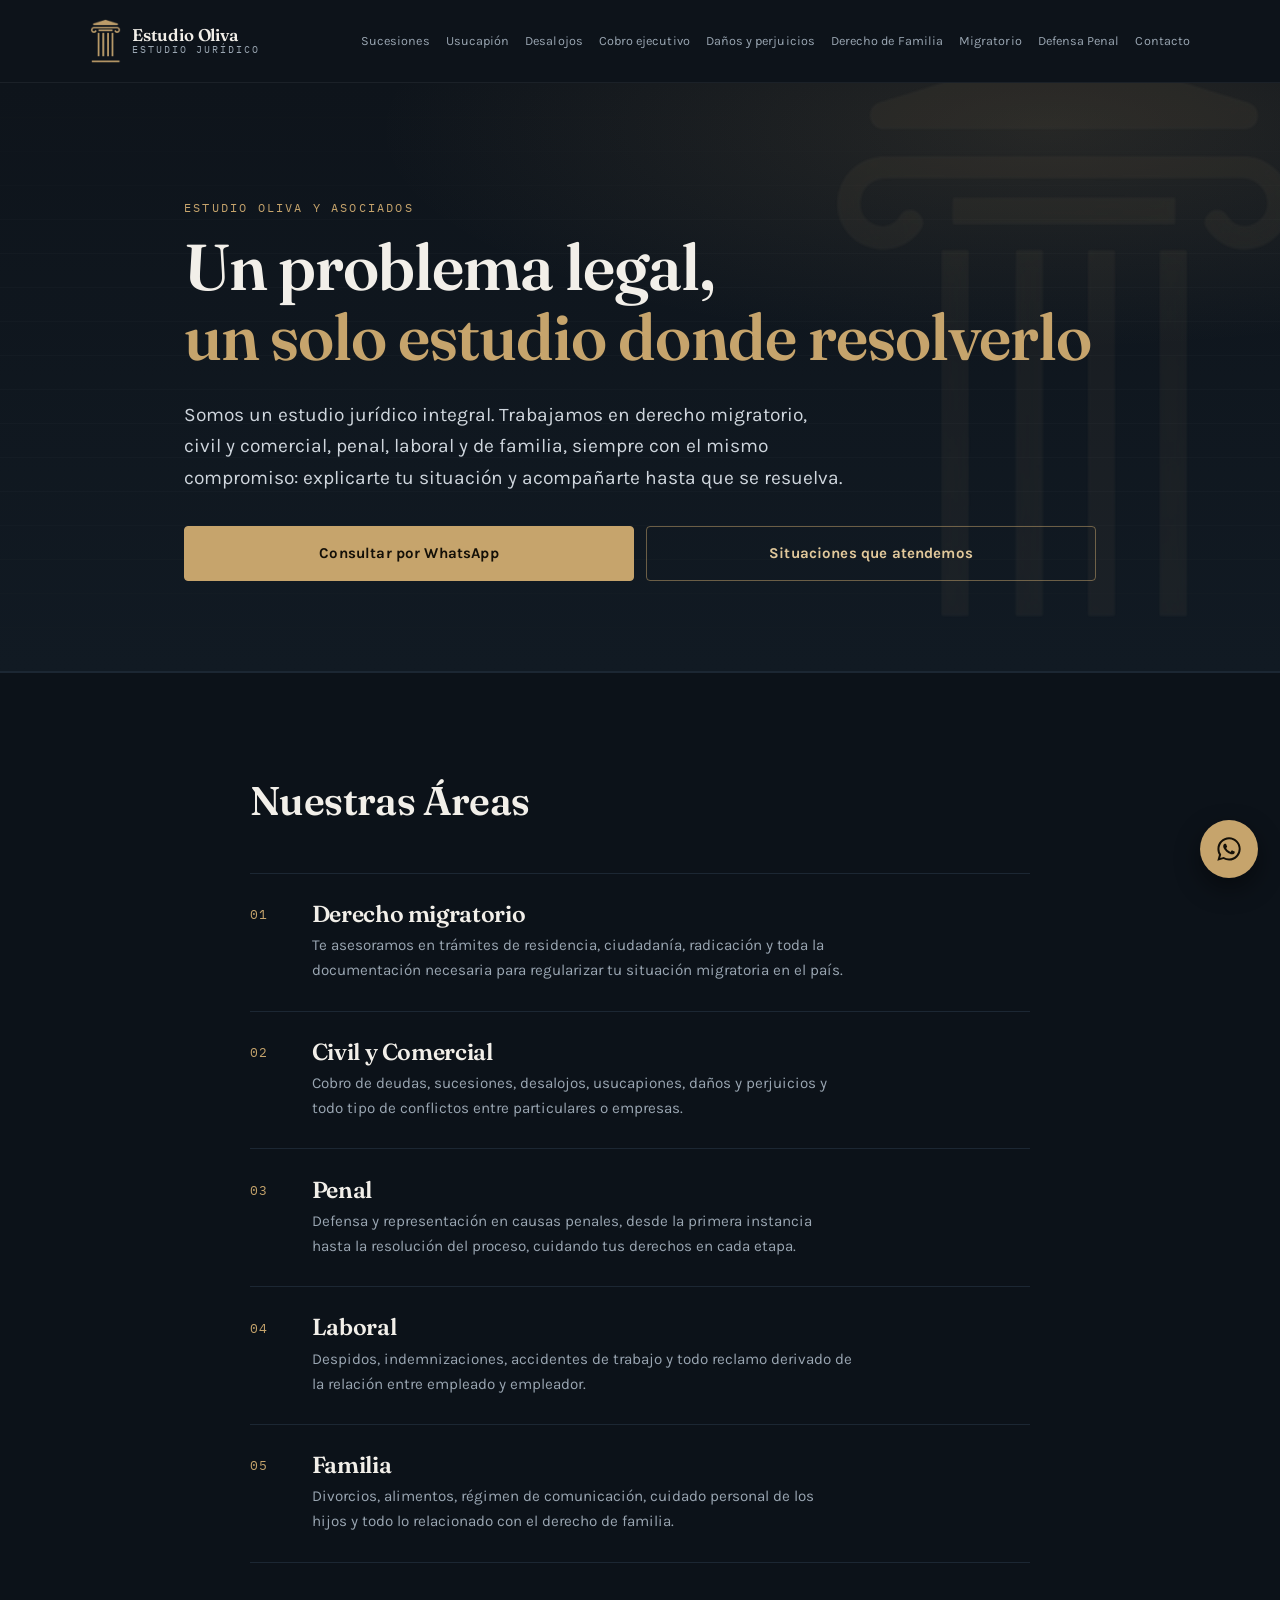
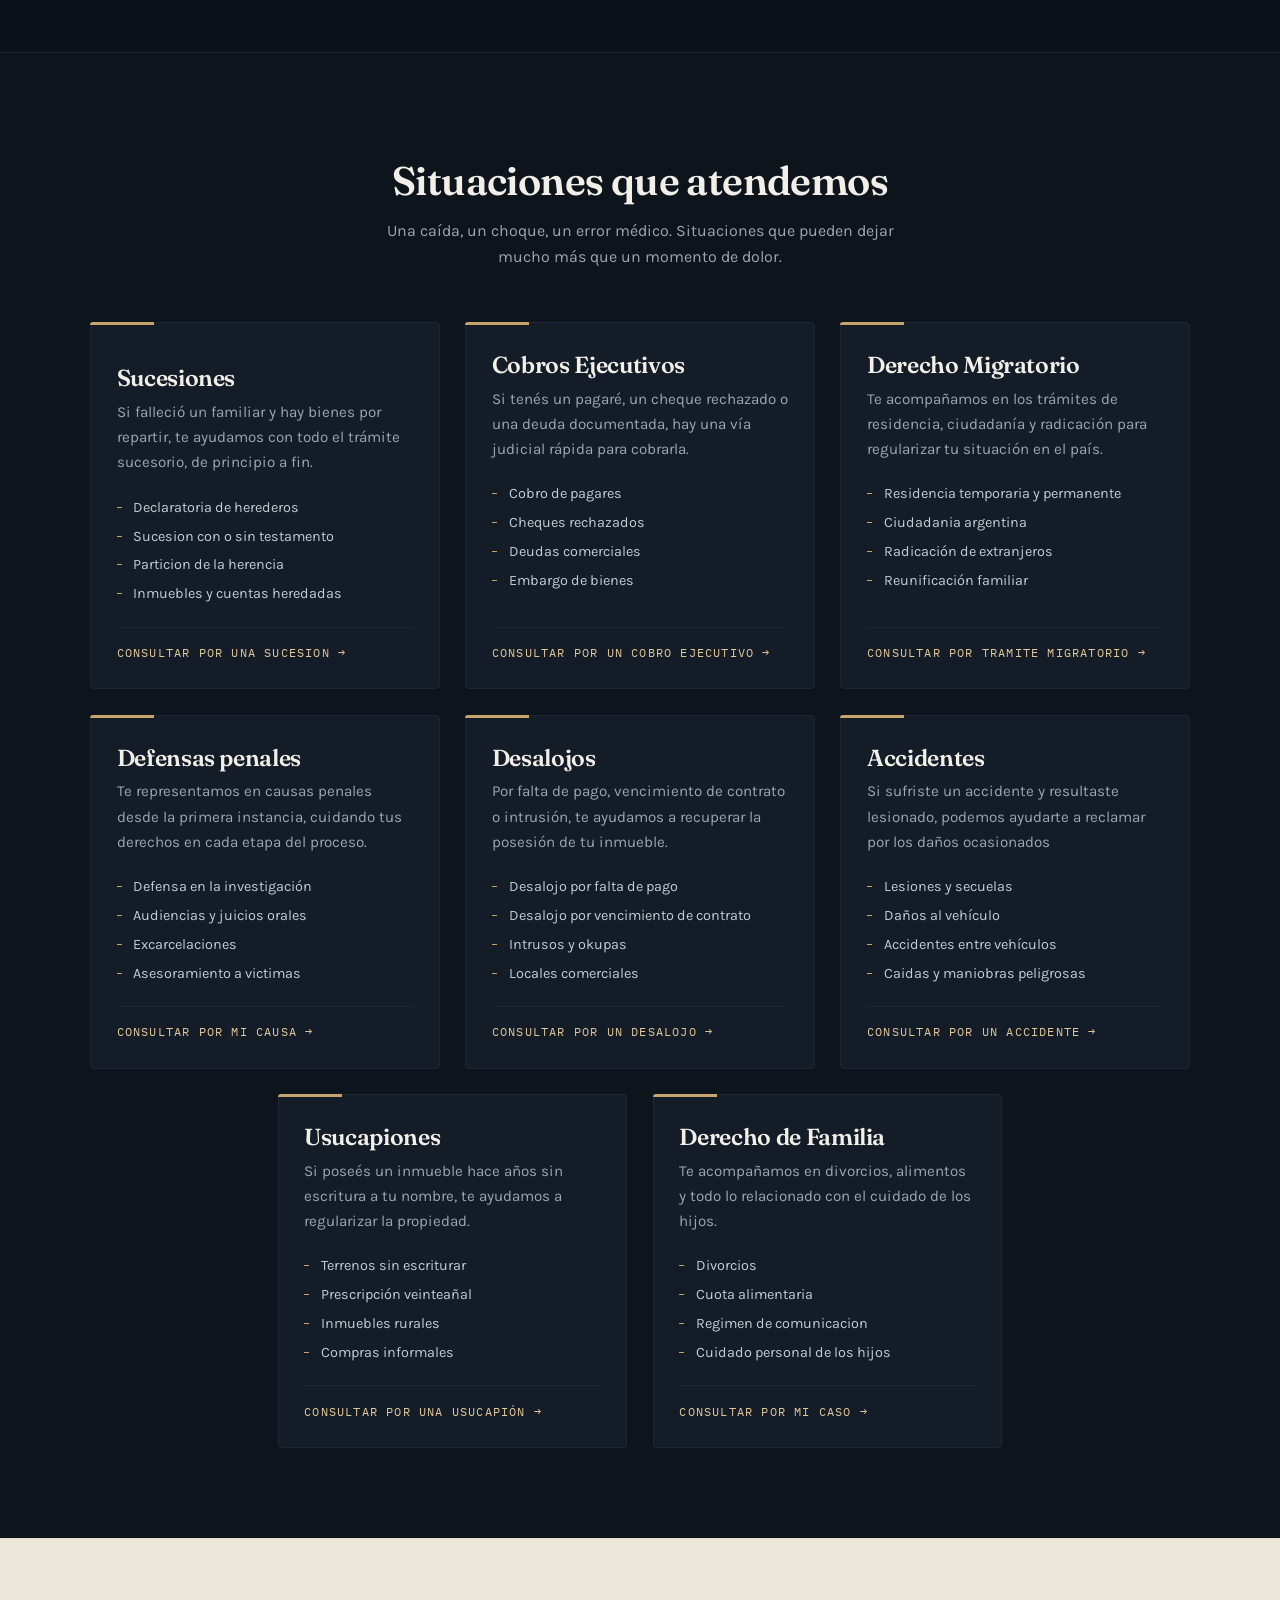
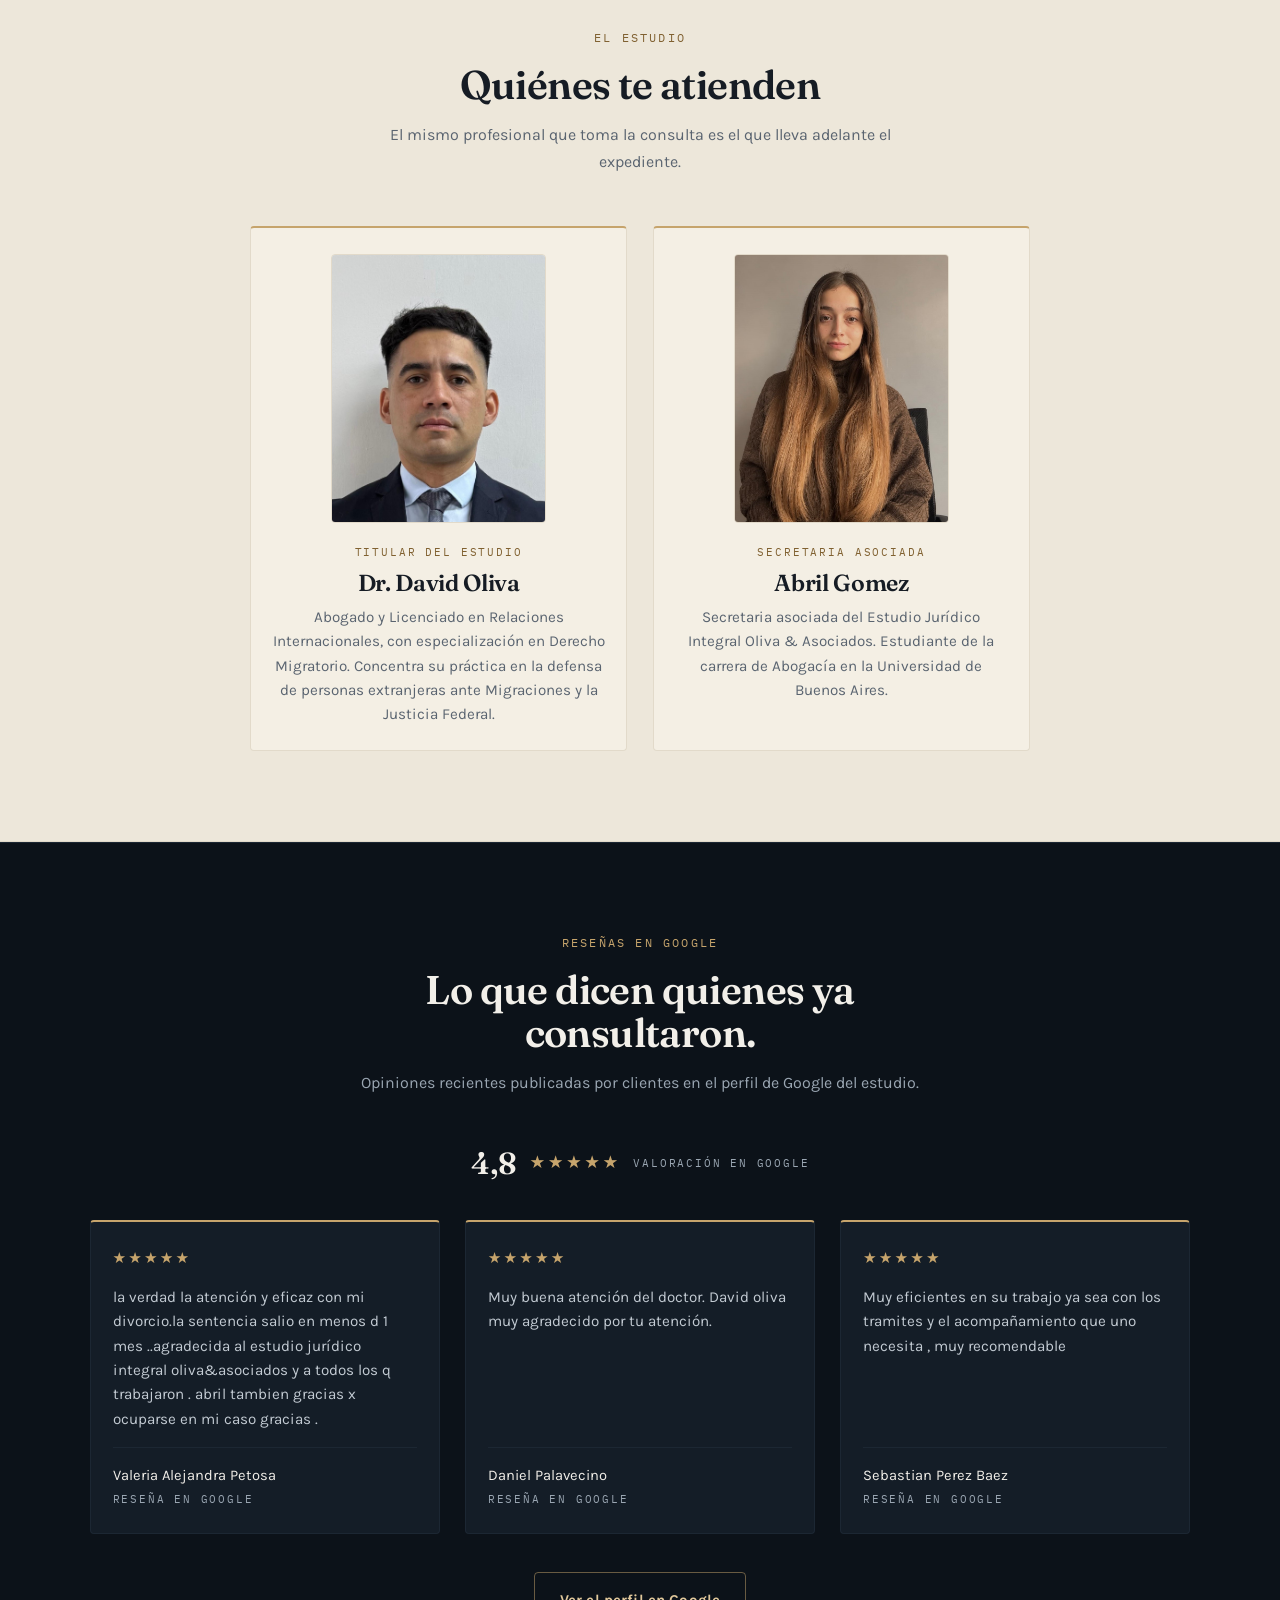
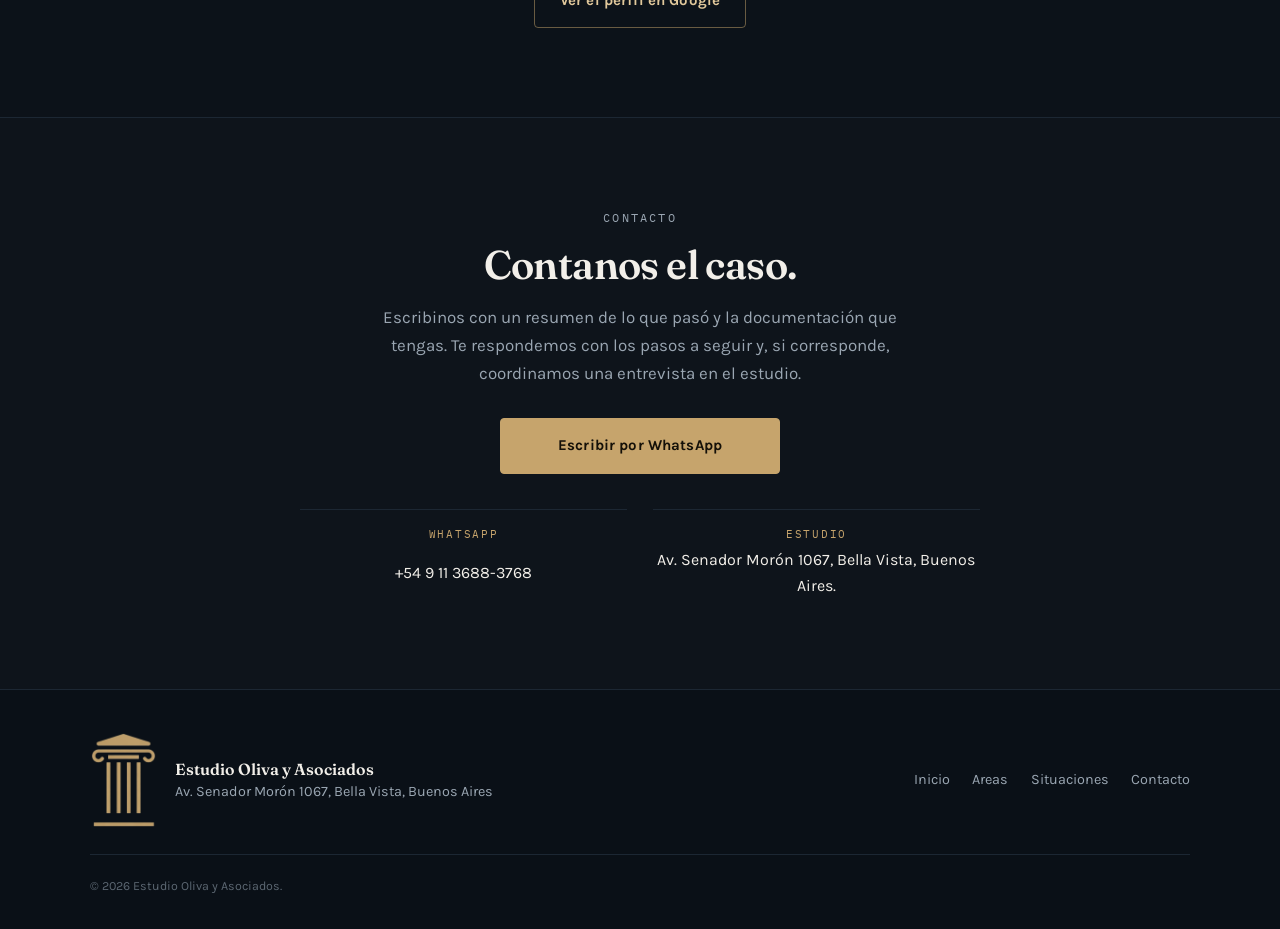
==== commit ac4dea0c: "Add files via upload" ====
--- a/index.html
+++ b/index.html
@@ -1,7 +1,28 @@
 <!DOCTYPE html>
 <html lang="es-AR">
 <head>
-<meta charset="utf-8">
+
+  <!-- Google tag (gtag.js) -->
+<script async src="https://www.googletagmanager.com/gtag/js?id=AW-18413445755"></script>
+<script>
+  window.dataLayer = window.dataLayer || [];
+  function gtag(){dataLayer.push(arguments);}
+  gtag('js', new Date());
+
+  gtag('config', 'AW-18413445755');
+</script>
+
+<!-- Event snippet for Envío de formulario para clientes potenciales conversion page -->
+<script>
+  gtag('event', 'conversion', {
+      'send_to': 'AW-18413445755/u2l6COqr2fAcEPvEm8xE',
+      'value': 1.0,
+      'currency': 'ARS'
+  });
+</script>
+
+
+  <meta charset="utf-8">
 <meta name="viewport" content="width=device-width, initial-scale=1">
 <title>Estudio Juridico Oliva y Asociados</title>
 
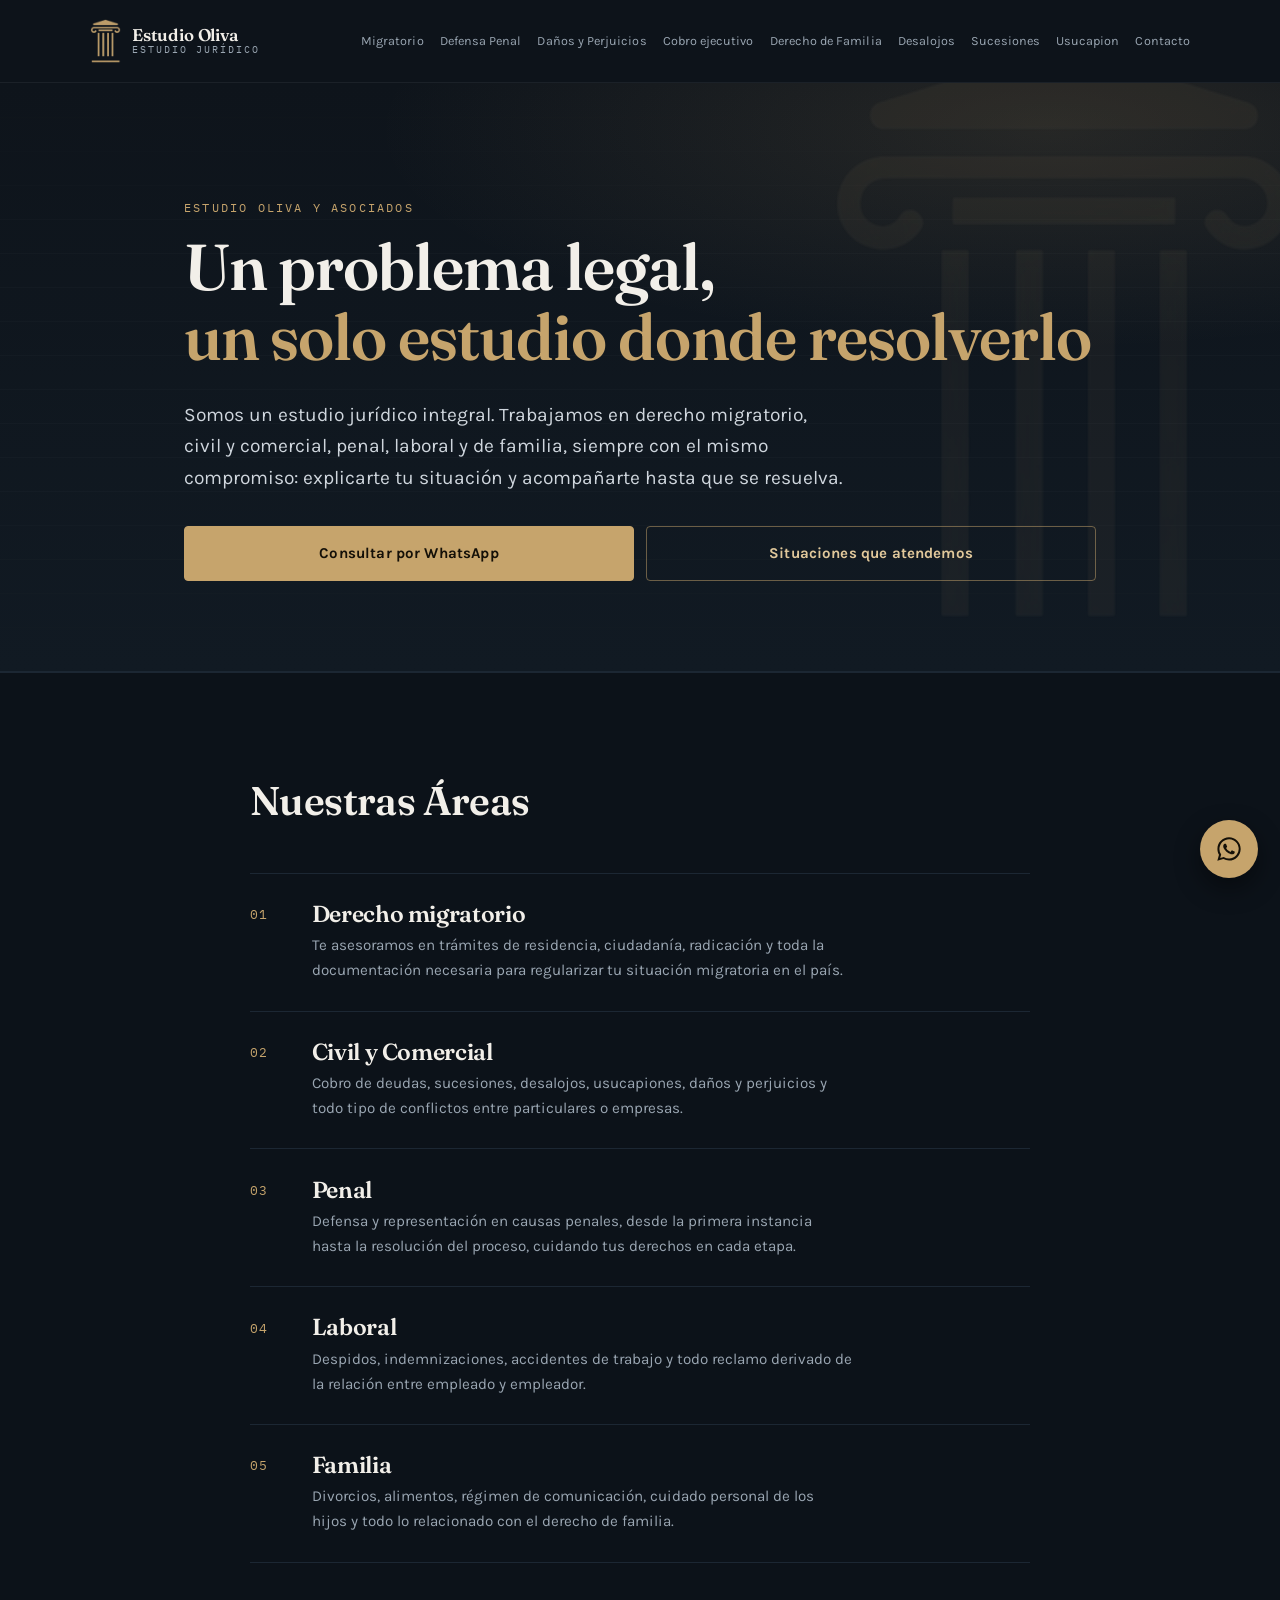
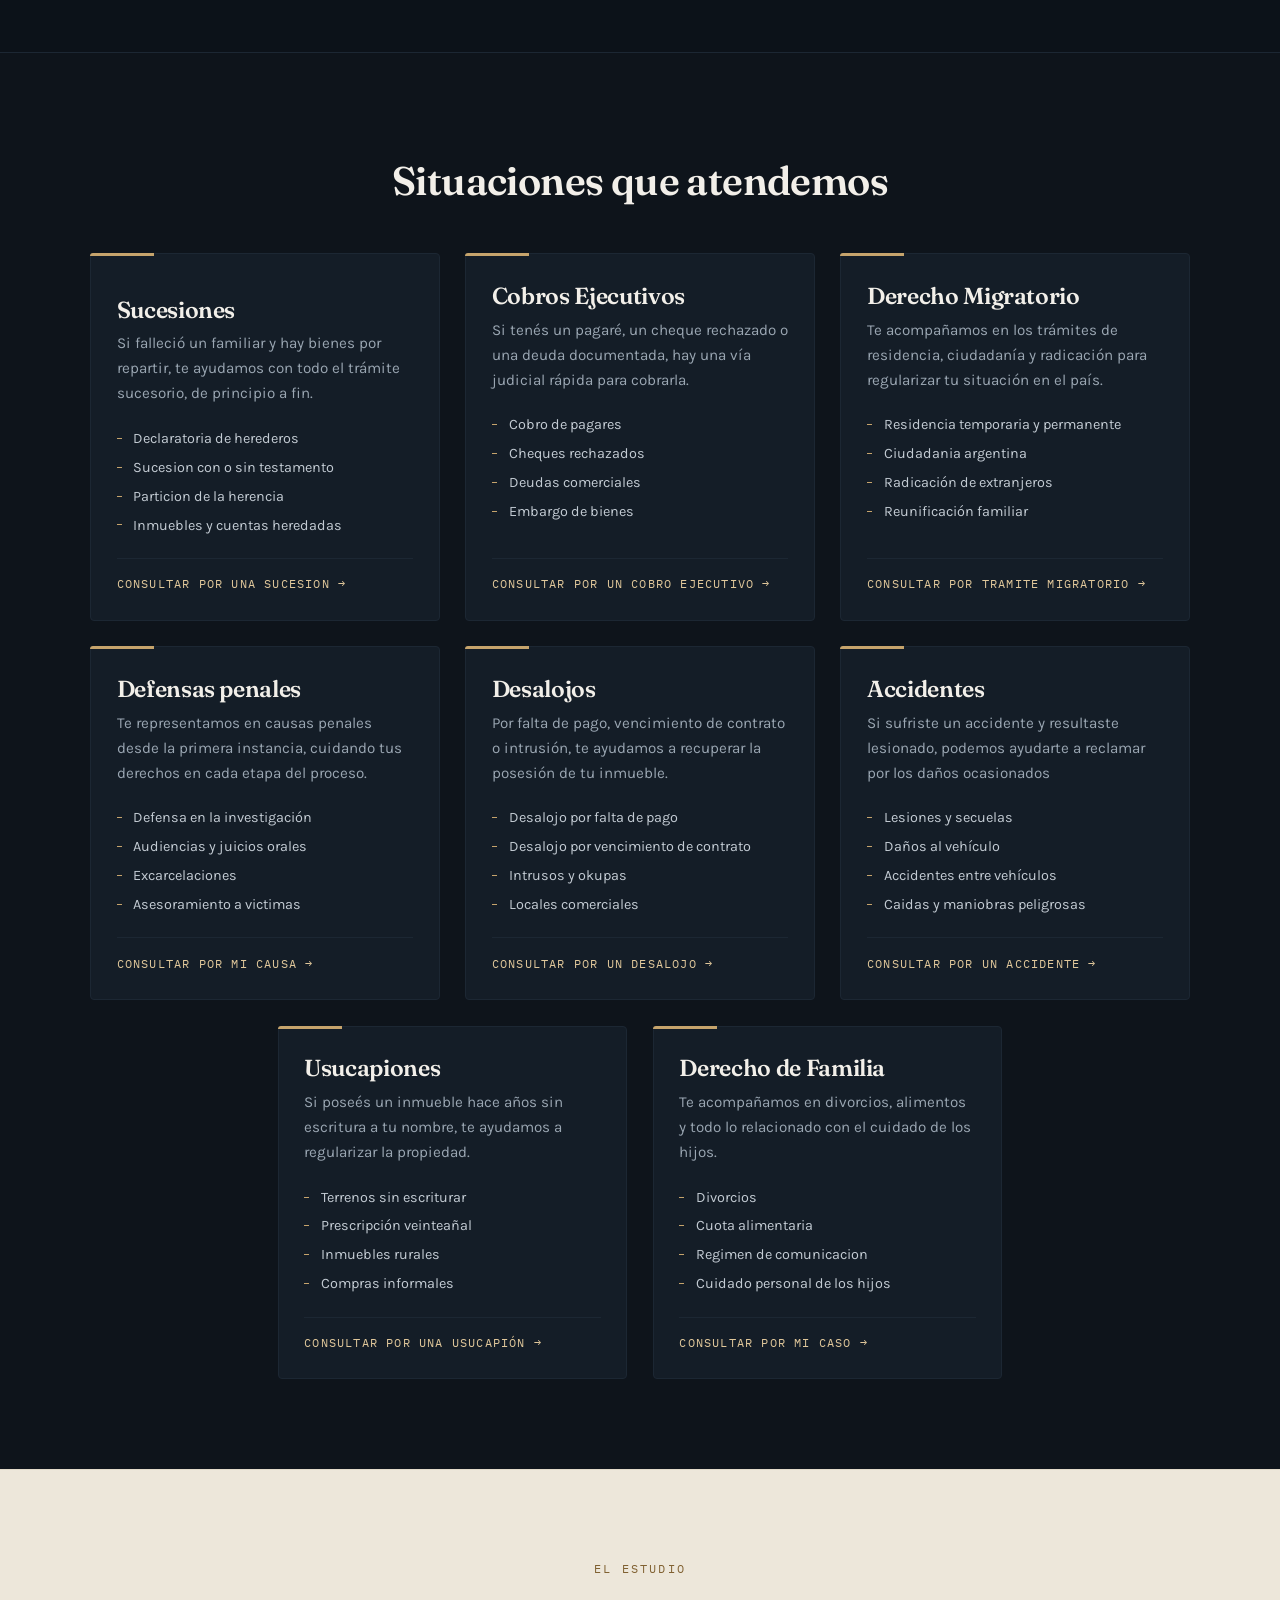
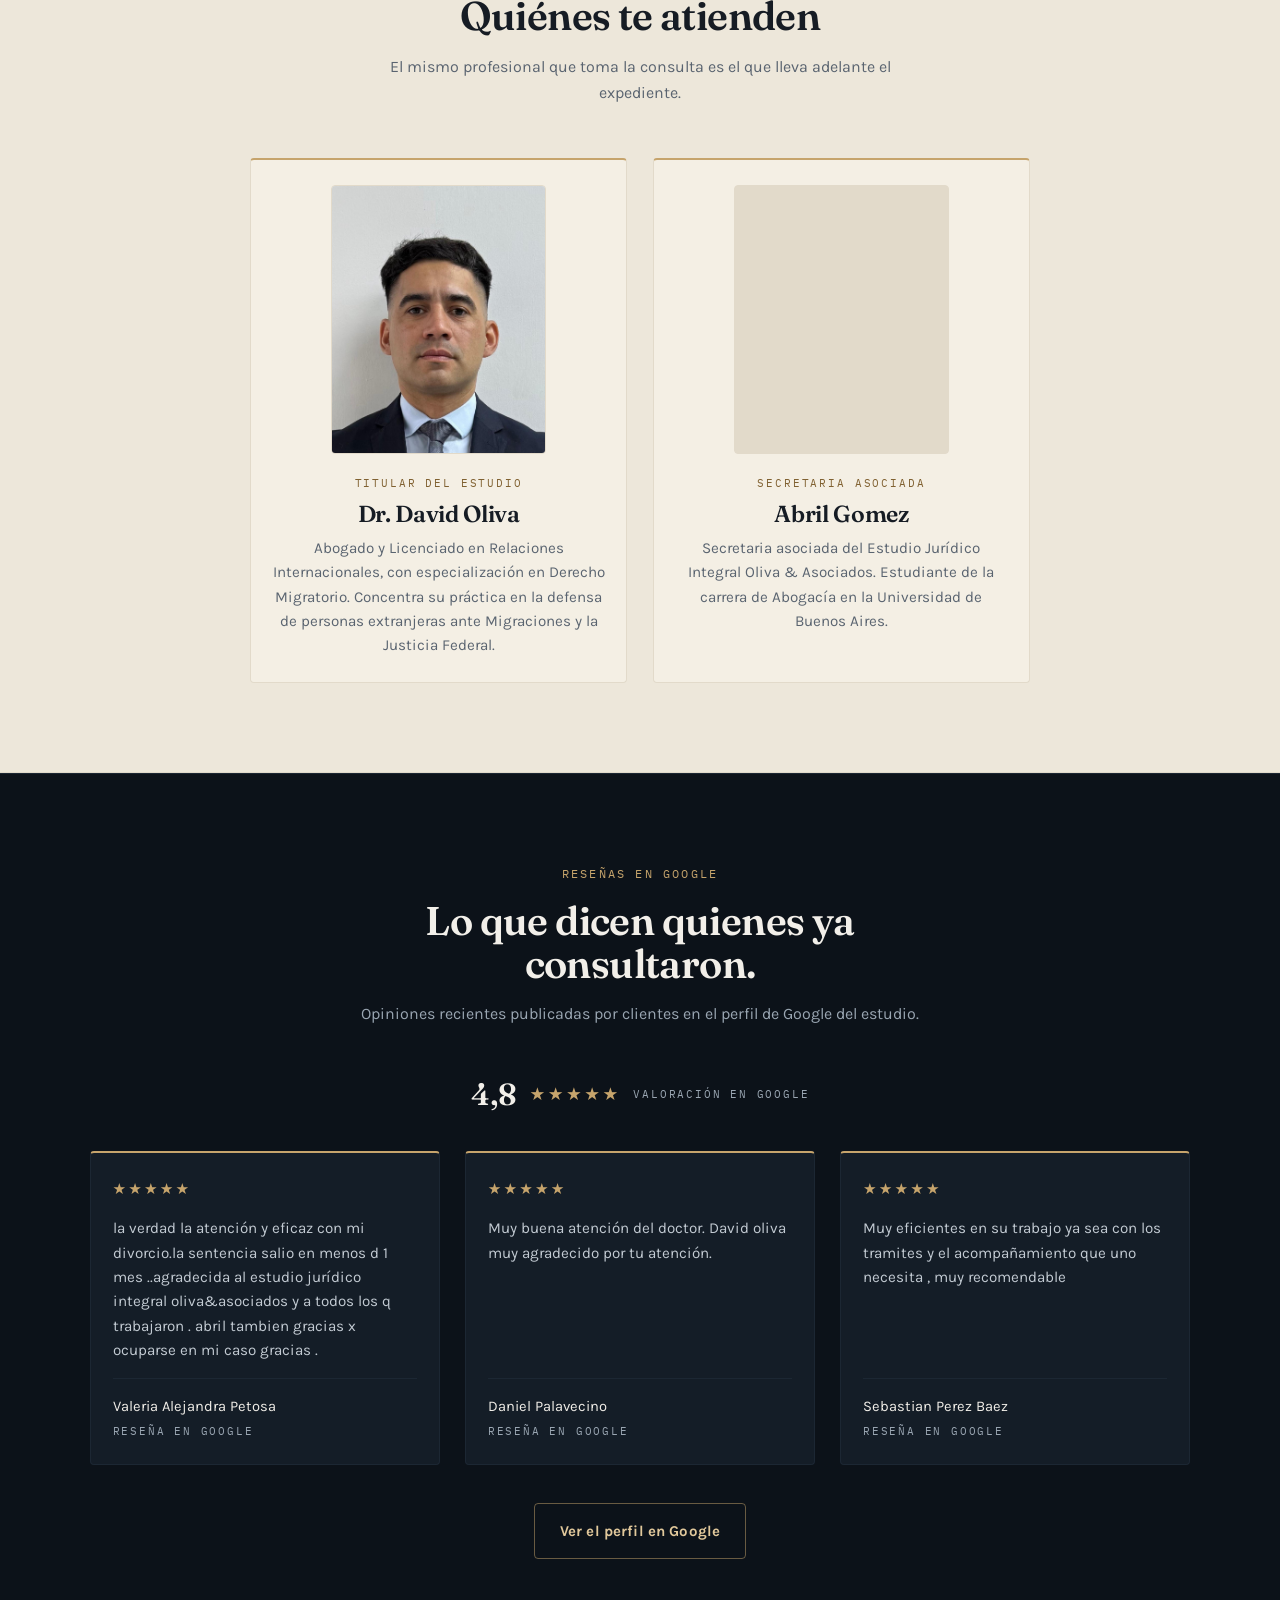
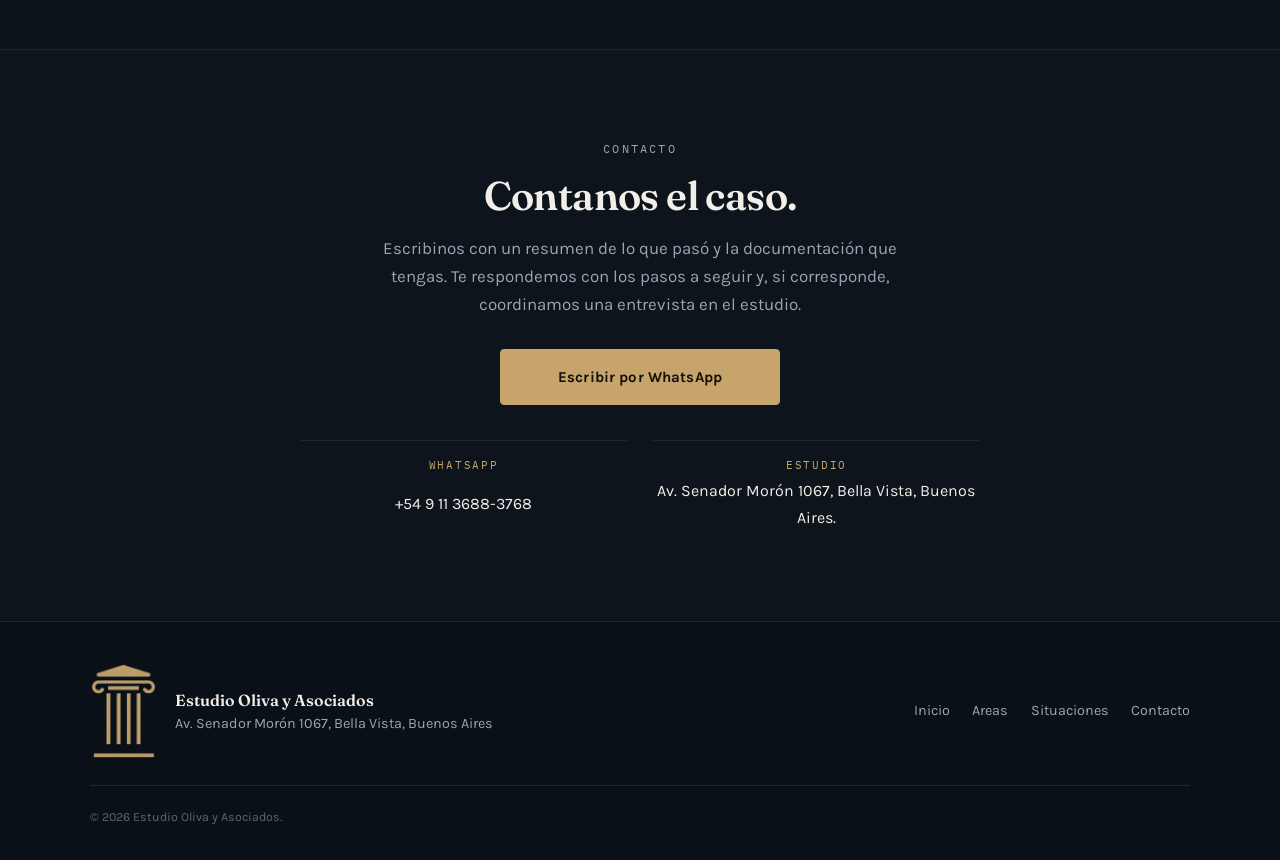
==== commit 677342ce: "Add files via upload" ====
--- a/index.html
+++ b/index.html
@@ -27,10 +27,10 @@
 <title>Estudio Juridico Oliva y Asociados</title>
 
 <link rel="icon" href="imagenes/logo-marca.png">
-<meta name="description" content="CREAR DESCRIPCION PARA LA PAGINA PRINCIPAL">
+<meta name="description" content="Estudio Juridico Oliva y Asociados.">
 <meta name="theme-color" content="#0E141B">
 <meta property="og:title" content="Estudio Oliva y Asociados">
-<meta property="og:description" content="CREAR FRASE PARA DESCRIPCION DE LA PAGINA PRINCIPAL">
+<meta property="og:description" content="Somos un estudio jurídico integral. Trabajamos en derecho migratorio, civil y comercial, penal, laboral y de familia, siempre con el mismo compromiso: explicarte tu situación y acompañarte hasta que se resuelva.">
 <meta property="og:type" content="website">
 <meta property="og:locale" content="es_AR">
 <meta property="og:image" content="assets/og-imagen.jpg">
@@ -68,14 +68,14 @@
 
     <nav class="nav" id="nav" aria-label="Principal">
       <ul>
-        <li><a href="sucesiones.html">Sucesiones</a></li>
-        <li><a href="usucapion.html">Usucapión</a></li>
-        <li><a href="desalojos.html">Desalojos</a></li>
+        <li><a href="migratorio.html">Migratorio</a></li> 
+        <li><a href="defensapenal.html">Defensa Penal</a></li> 
+        <li><a href="danos.html">Daños y Perjuicios</a></li>
         <li><a href="cobro.html">Cobro ejecutivo</a></li>
-        <li><a href="danos.html">Daños y perjuicios</a></li>
-        <li><a href="derechodefamilia.html">Derecho de Familia</a></li>  <!-- Falta crear -->
-        <li><a href="migratorio.html">Migratorio</a></li>       <!-- Falta crear -->
-        <li><a href="defensapenal.html">Defensa Penal</a></li>   <!-- Falta crear -->
+        <li><a href="familia.html">Derecho de Familia</a></li>
+        <li><a href="desalojos.html">Desalojos</a></li>  
+        <li><a href="sucesiones.html">Sucesiones</a></li>      
+        <li><a href="usucapion.html">Usucapion</a></li>   
         <li><a href="#contacto">Contacto</a></li>
 
       </ul>
@@ -99,8 +99,6 @@
         <a class="btn btn-gold" href="https://wa.me/5491136883768" target="_blank" rel="noopener">Consultar por WhatsApp</a>
         <a class="btn btn-ghost" href="#situaciones">Situaciones que atendemos</a>
       </div>
-
-
     </div>
   </section>
 
@@ -163,7 +161,7 @@
       <header class="section-head centrado reveal">
         <p class="eyebrow"></p>
         <h2>Situaciones que atendemos</h2>
-        <p class="section-sub">Una caída, un choque, un error médico. Situaciones que pueden dejar mucho más que un momento de dolor.</p>
+        <p class="section-sub"></p>
       </header>
 
       <div class="casos-grid casos-centrado">
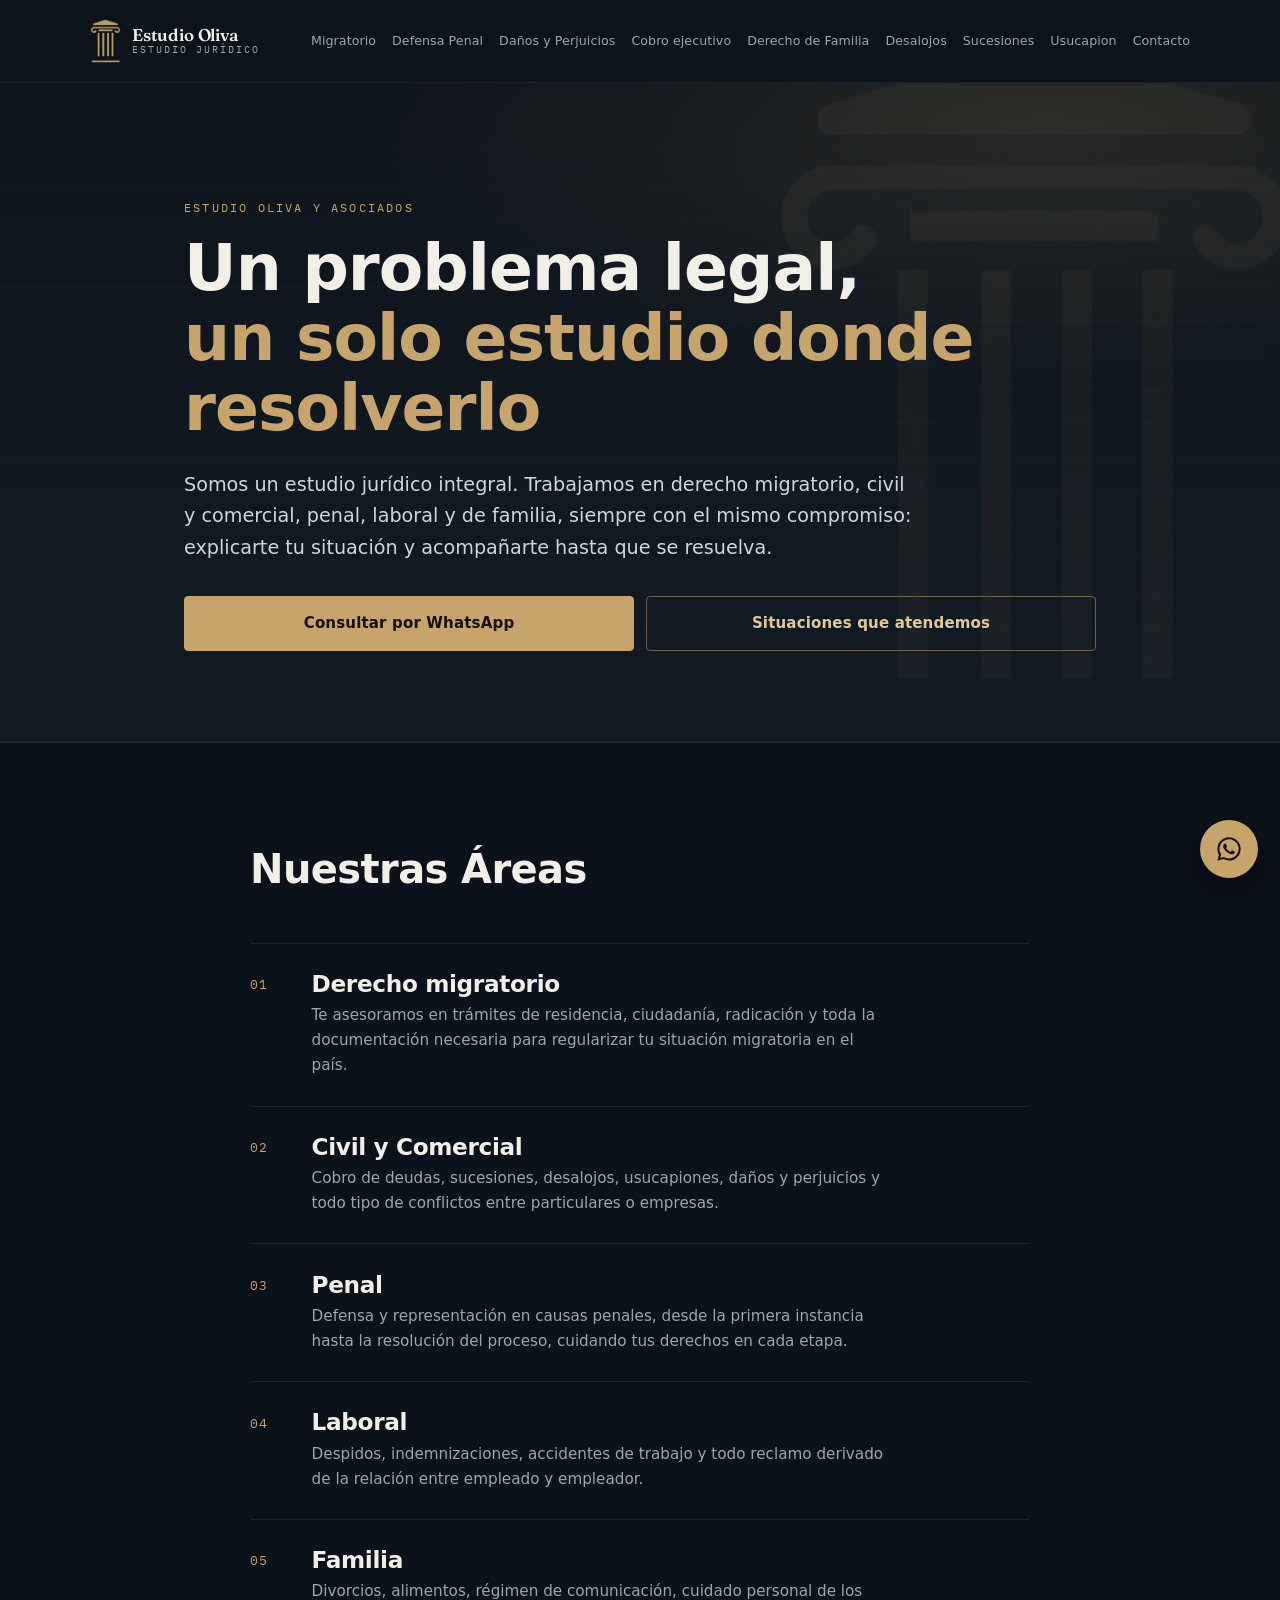
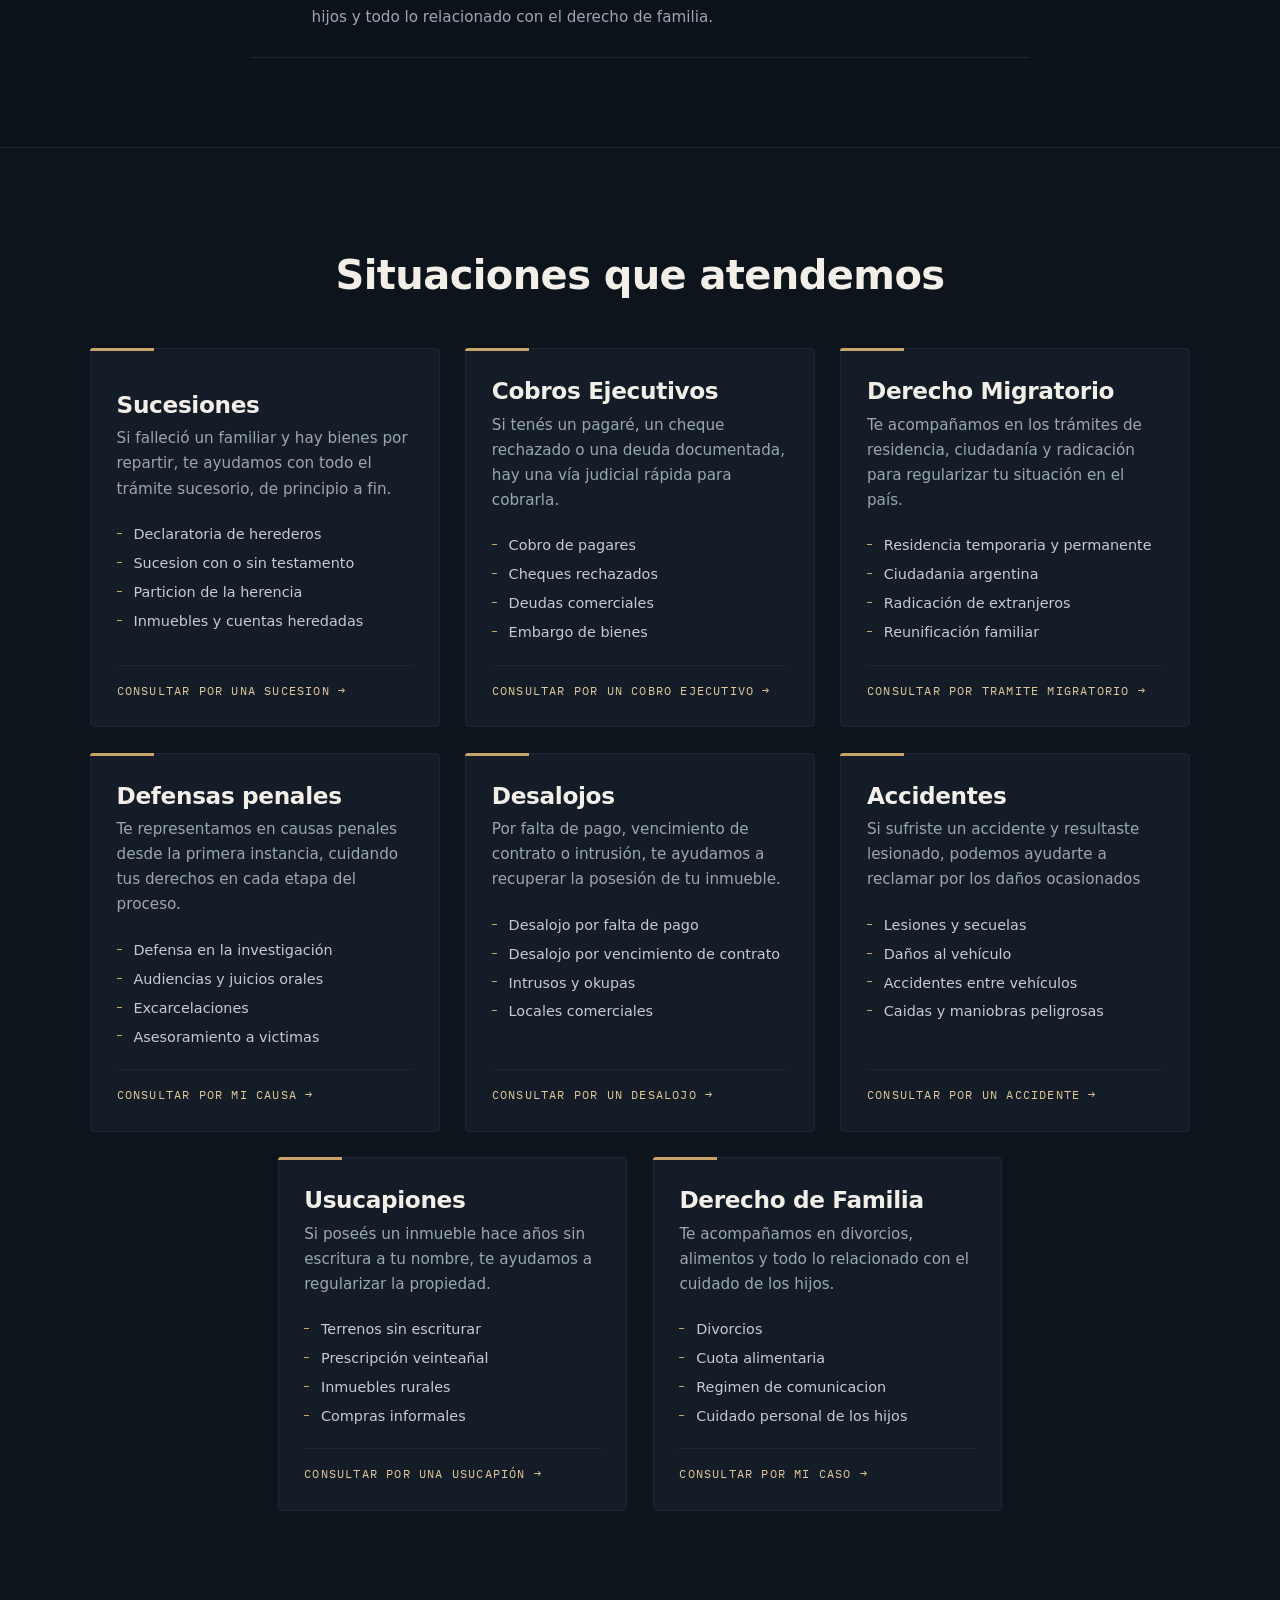
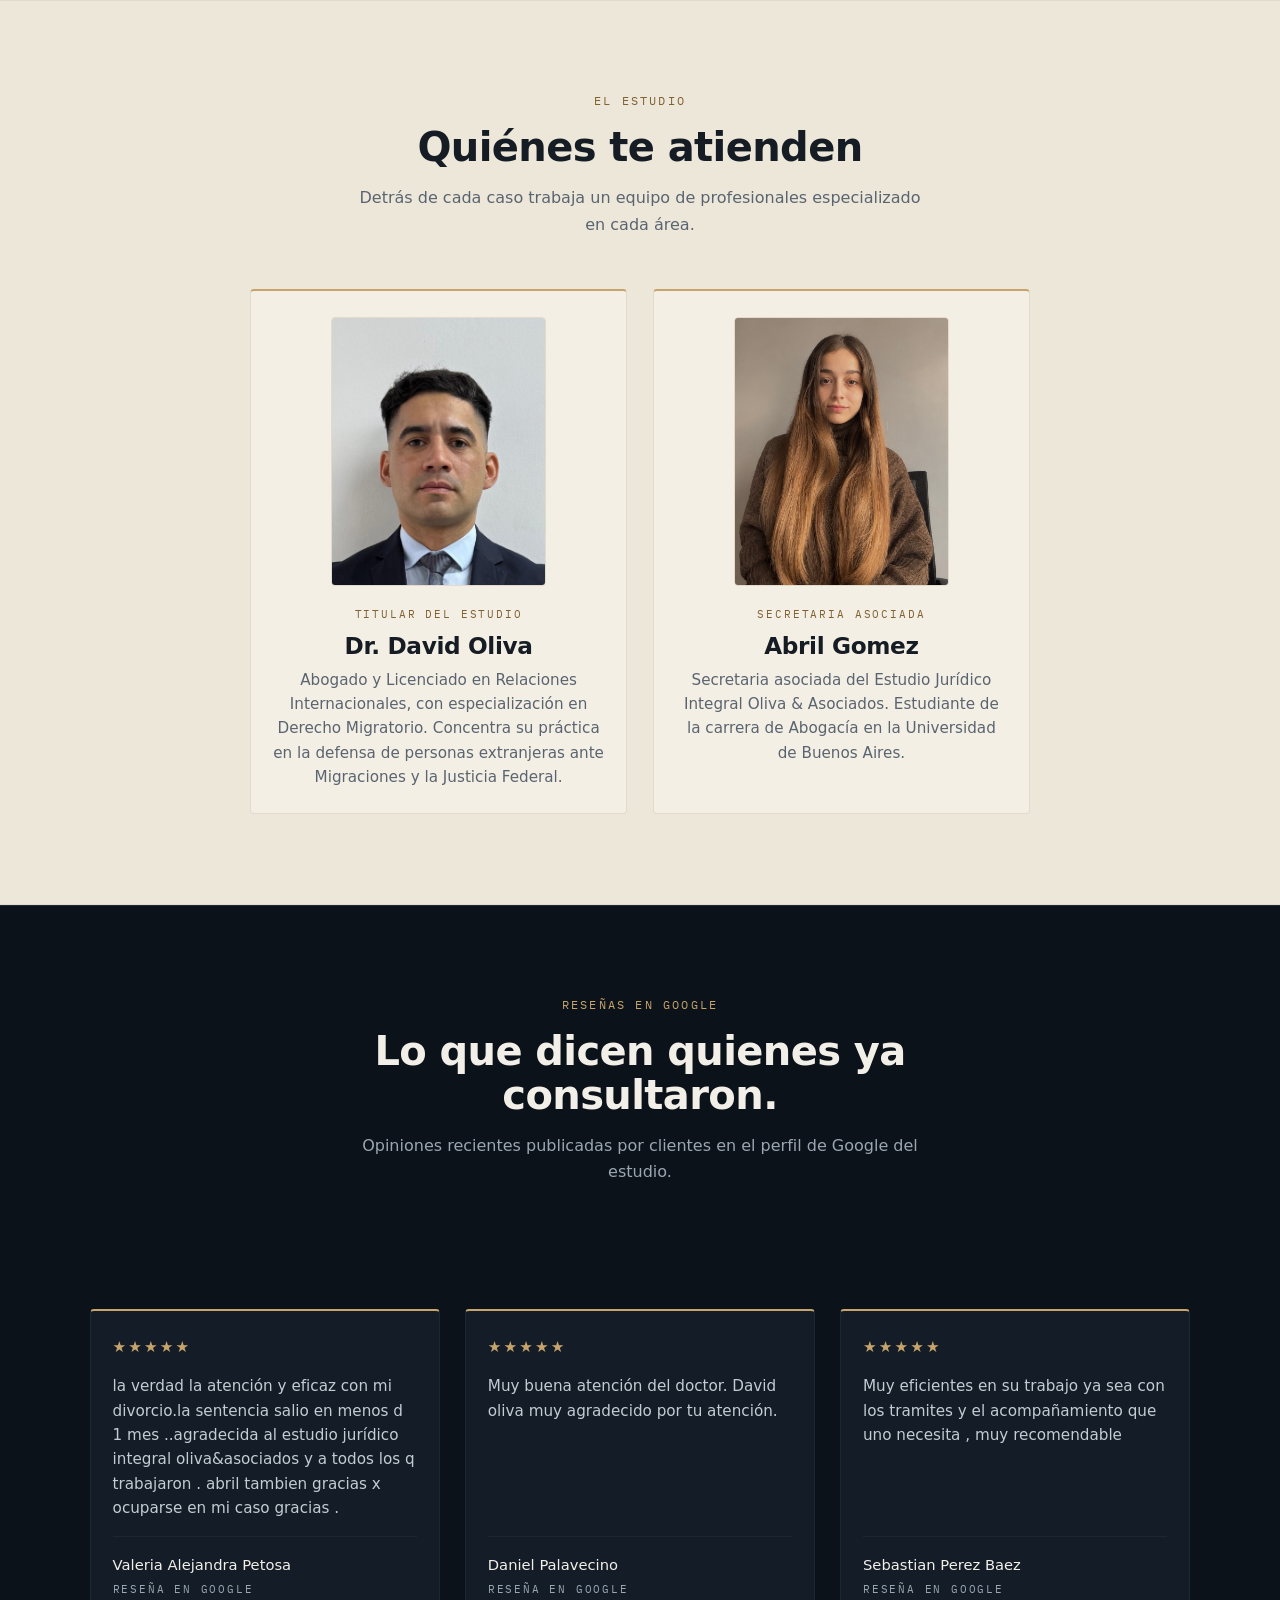
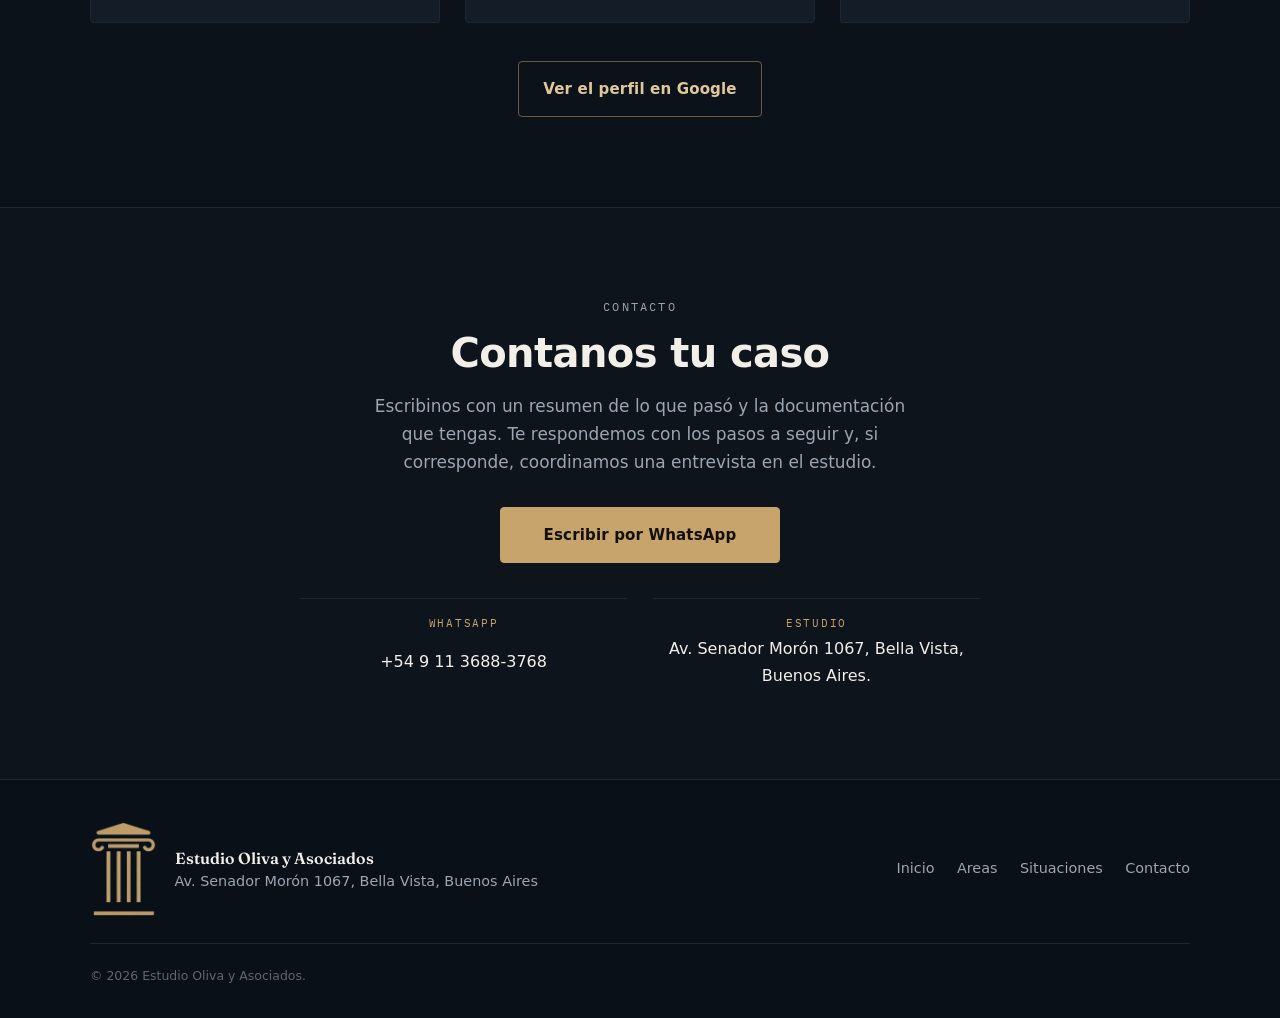
==== commit 2b8bc2da: "Add files via upload" ====
--- a/index.html
+++ b/index.html
@@ -276,7 +276,7 @@
       <header class="section-head centrado reveal">
         <p class="eyebrow">El estudio</p>
         <h2>Quiénes te atienden</h2>
-        <p class="section-sub">El mismo profesional que toma la consulta es el que lleva adelante el expediente.</p>
+        <p class="section-sub">Detrás de cada caso trabaja un equipo de profesionales especializado en cada área.</p>
       </header>
 
       <div class="equipo-grid">
@@ -351,7 +351,7 @@
     <div class="wrap contacto-in">
       <div class="contacto-txt reveal">
         <p class="eyebrow">Contacto</p>
-        <h2>Contanos el caso.</h2>
+        <h2>Contanos tu caso</h2>
         <p>Escribinos con un resumen de lo que pasó y la documentación que tengas. Te respondemos con los pasos a seguir y, si corresponde, coordinamos una entrevista en el estudio.</p>
 
         <a class="btn btn-gold contacto-btn" href="https://wa.me/5491136883768" target="_blank" rel="noopener">Escribir por WhatsApp</a>
--- a/styles.css
+++ b/styles.css
@@ -20,7 +20,7 @@
   --txt-dark-mute:#5A6470;
 
   --display:"Fraunces", Georgia, "Times New Roman", serif;
-  --body:"Karla", system-ui, -apple-system, "Segoe UI", sans-serif;
+  --body: "Manrope", system-ui, -apple-system, "Segoe UI", sans-serif;
   --mono:"IBM Plex Mono", ui-monospace, "Courier New", monospace;
 
   --wrap:1180px;
@@ -47,7 +47,7 @@
 body.nav-abierto{overflow:hidden}
 img{max-width:100%;display:block}
 a{color:inherit;text-decoration:none}
-h1,h2,h3{font-family:var(--display);font-weight:600;line-height:1.08;margin:0;letter-spacing:-.015em}
+h1,h2,h3{font-family:Cormorant Garamond(var(--display));font-weight:600;line-height:1.08;margin:0;letter-spacing:-.015em}
 h1{font-size:clamp(2.15rem,1.35rem + 3.6vw,4.05rem)}
 h2{font-size:clamp(1.6rem,1.15rem + 1.9vw,2.5rem)}
 h3{font-size:clamp(1.18rem,1.05rem + .55vw,1.45rem)}
